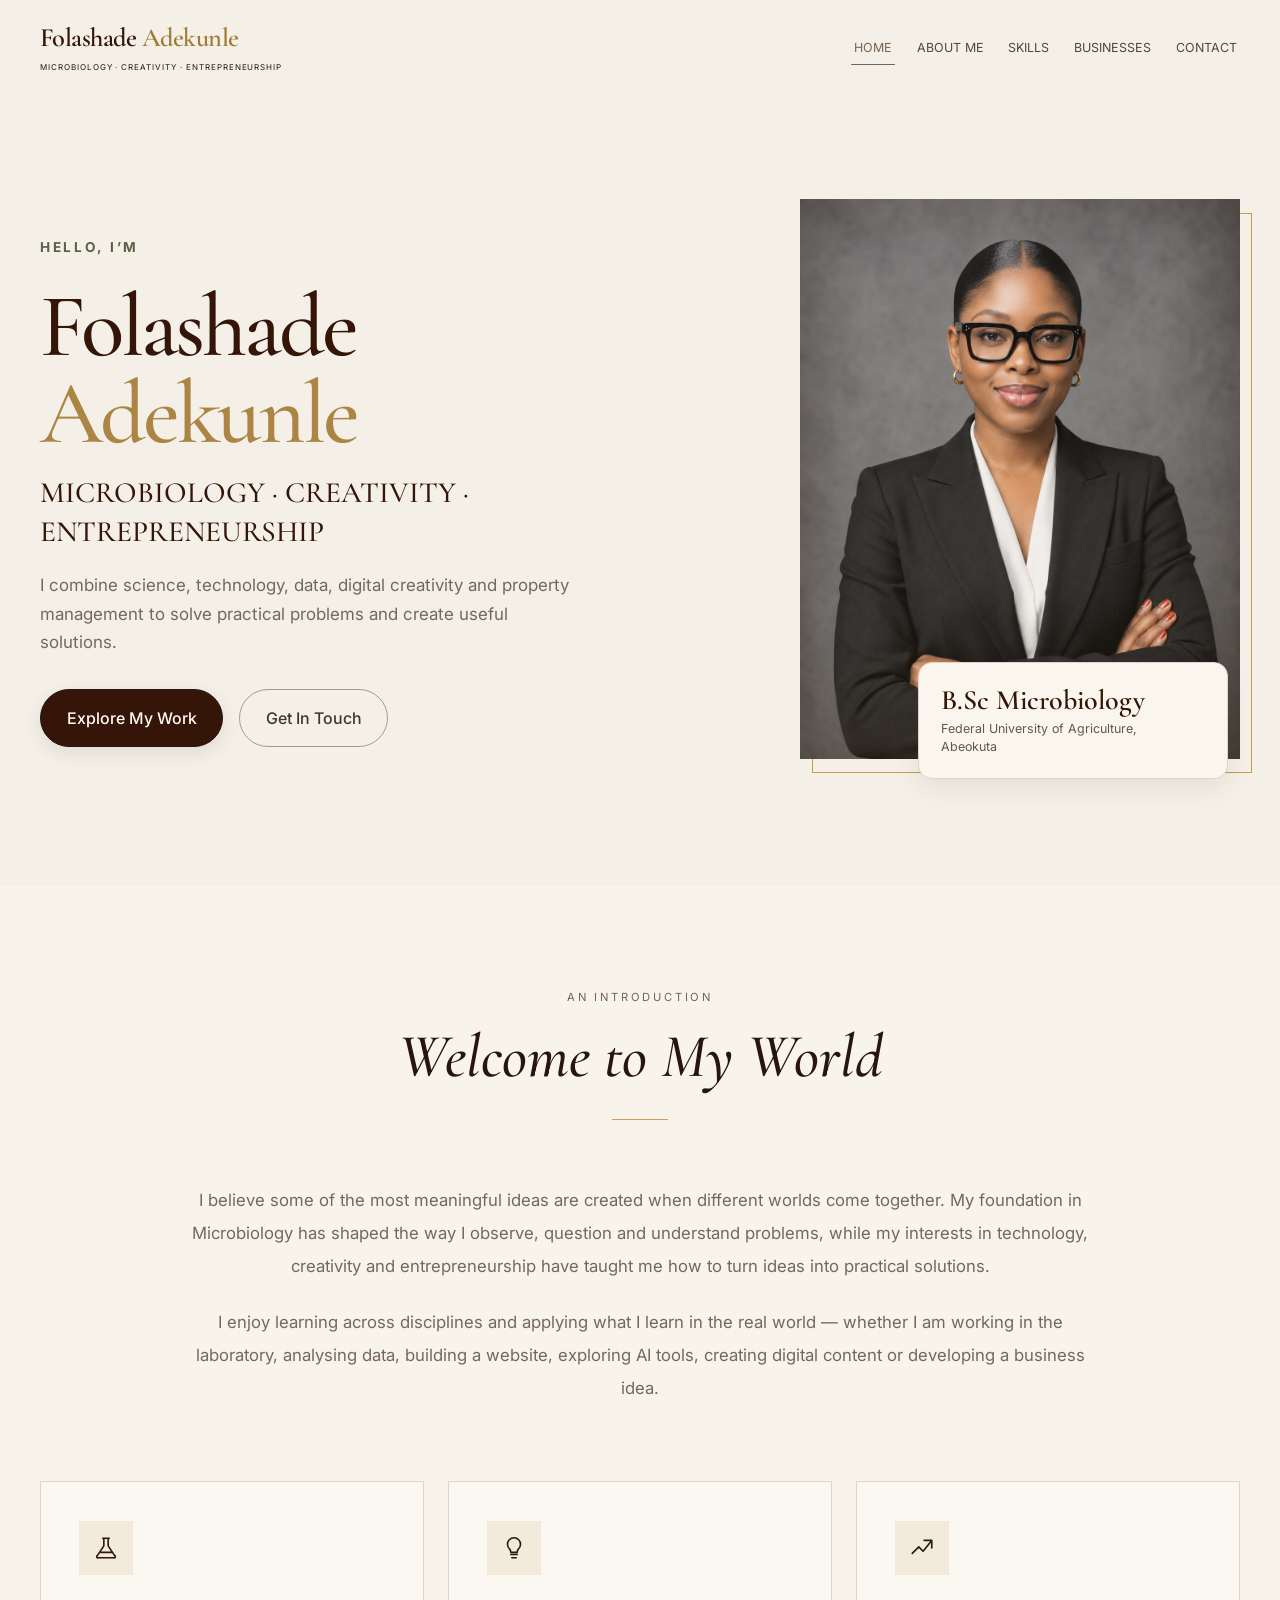
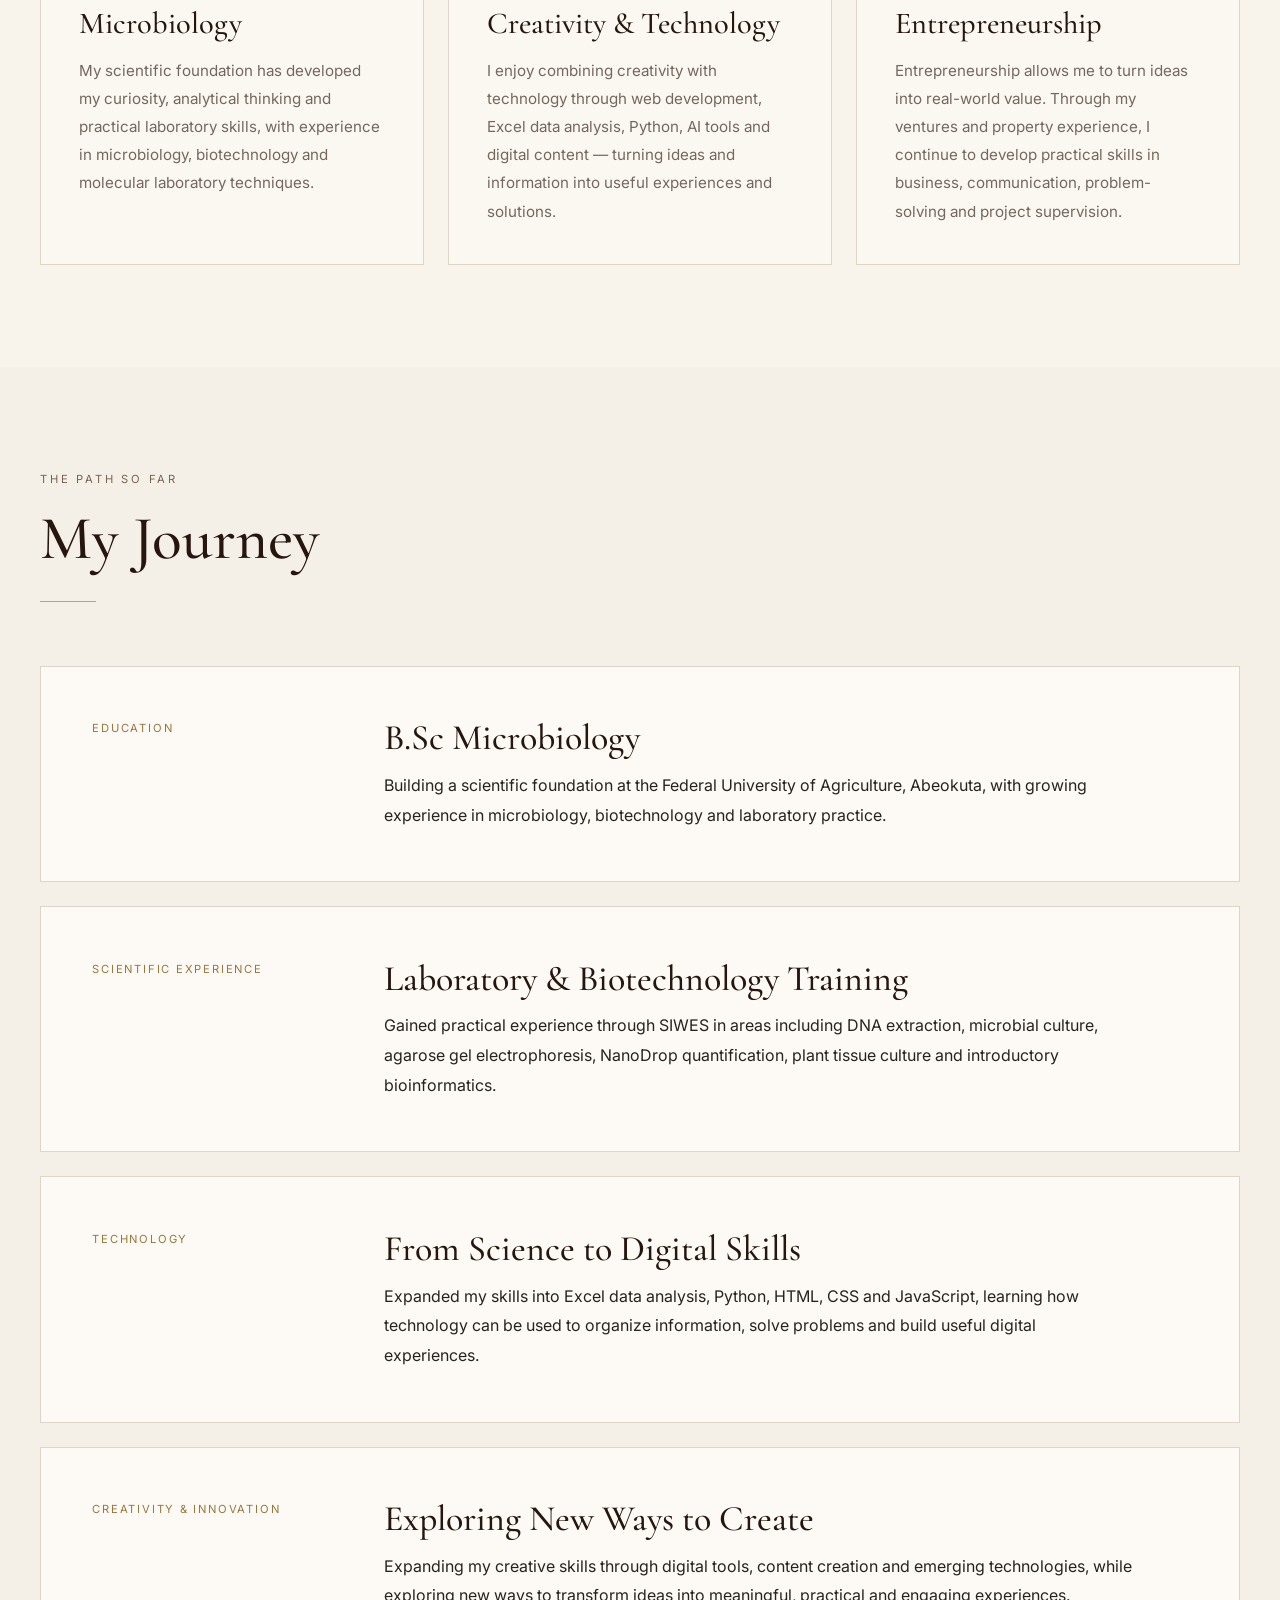
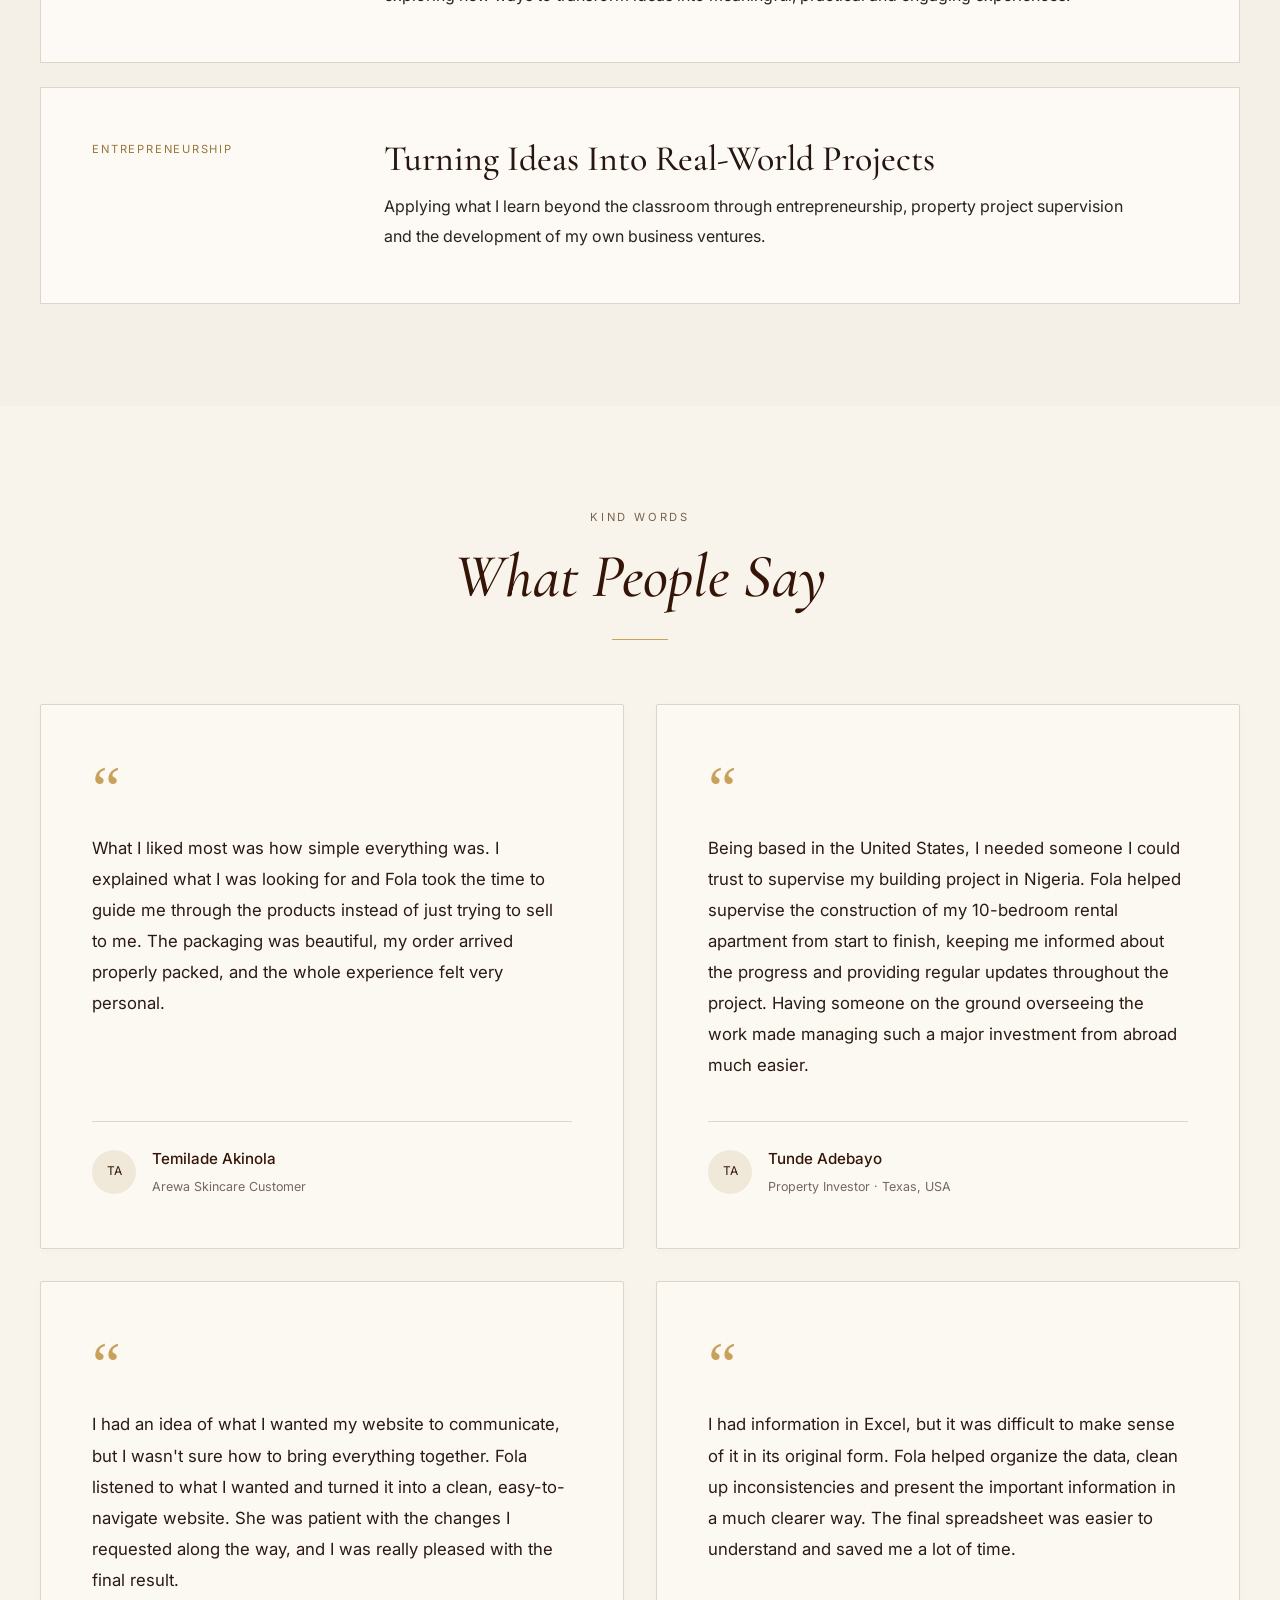
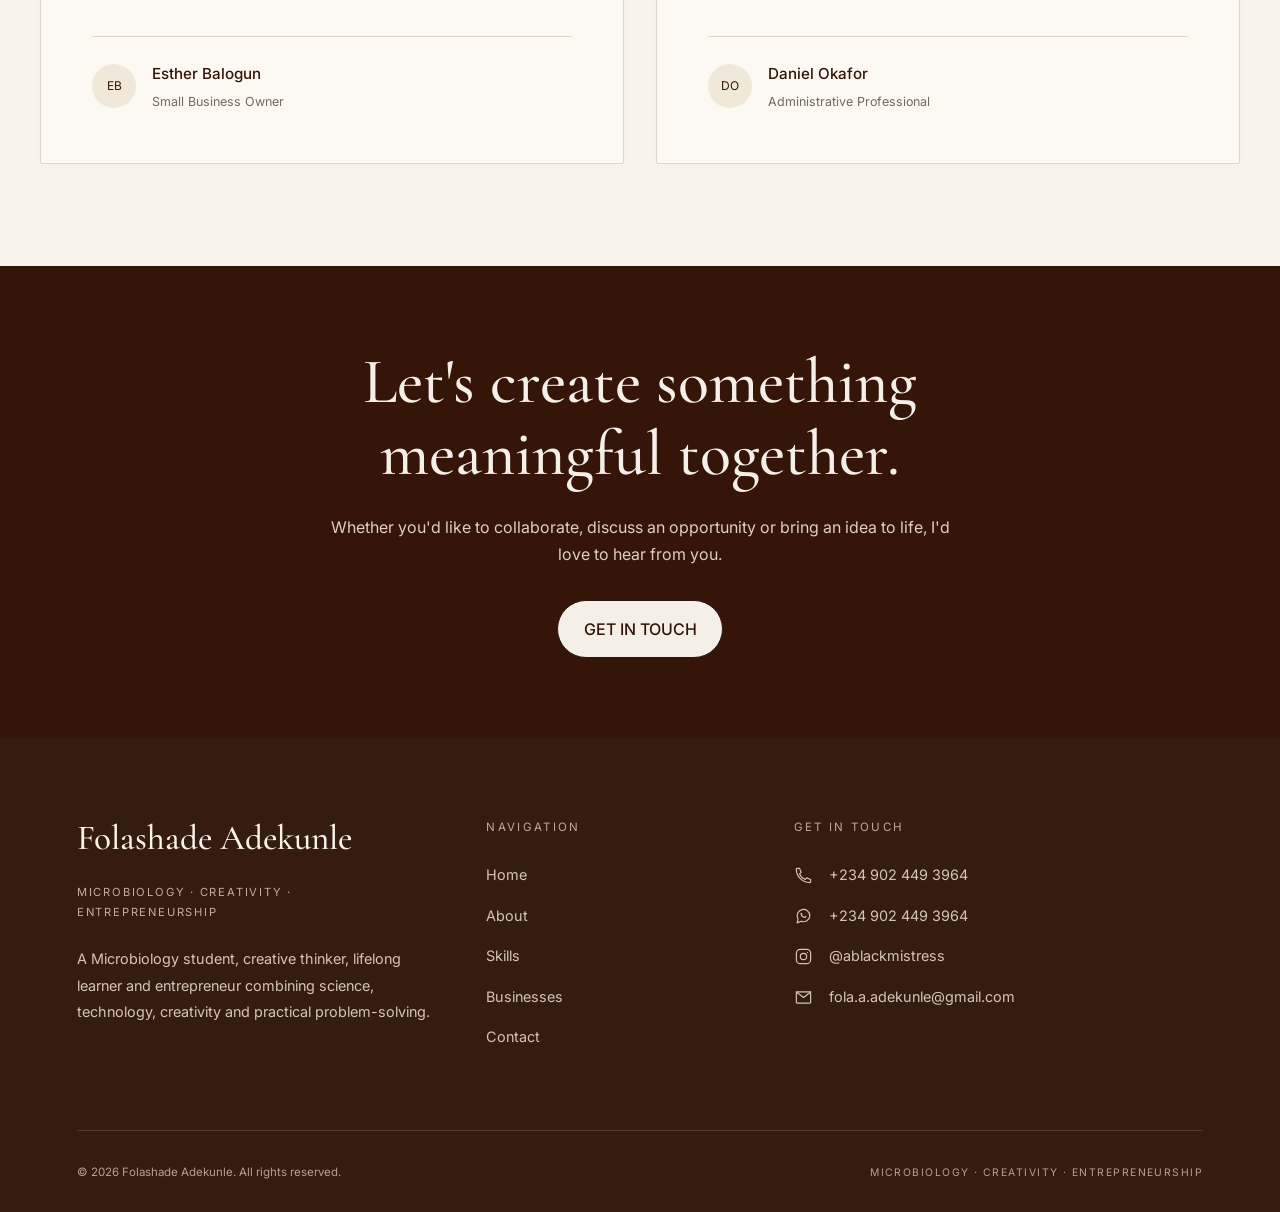
==== index.html @ 37356fed "Initial portfolio website" ====
<!DOCTYPE html>
<html lang="en">
  <head>
    <meta charset="UTF-8" />
    <meta name="viewport" content="width=device-width, initial-scale=1.0" />
    <meta
      name="description"
      content="Portfolio website for Folashade Yetunde Adekunle — microbiology, data analytics, front-end development, bioinformatics, and property management."
    />
    <title>Folashade Adekunle | Portfolio</title>
    <link rel="stylesheet" href="https://fonts.googleapis.com/css2?family=Cormorant+Garamond:wght@500;600&family=Inter:wght@400;500;600&display=swap" />
    <link rel="stylesheet" href="style.css" />
    <link rel="icon">
  </head>
  <body class="editorial-portfolio">
    <header class="site-header editorial-header">
      <nav class="navbar container" aria-label="Main navigation">
        <a href="#home" class="brand" aria-label="Folashade Adekunle home">
          <span class="signature-name">Folashade <span>Adekunle</span></span>
          <span class="signature-caption">MICROBIOLOGY · CREATIVITY · ENTREPRENEURSHIP</span>
        </a>

        <button
          class="nav-toggle"
          type="button"
          aria-label="Open menu"
          aria-expanded="false"
          aria-controls="portfolio-navigation"
        >
          <span></span>
          <span></span>
          <span></span>
        </button>

        <div class="nav-menu" id="portfolio-navigation">
          <a href="#home" class="active">Home</a>
          <a href="#about">About Me</a>
          <a href="#skills">Skills</a>
          <a href="#businesses">Businesses</a>
          <a href="#contact">Contact</a>
        </div>
      </nav>
    </header>

    <main>
      <div id="home" tabindex="-1" class="page-section active home-view">
      <section class="hero section" aria-label="Introduction">
        <div class="container hero-grid">
          <div class="hero-content reveal">
            <p class="eyebrow hero-greeting">HELLO, I’M</p>
            <h1><span class="hero-first-name">Folashade</span> <span class="hero-last-name">Adekunle</span></h1>
            <p class="headline">MICROBIOLOGY · CREATIVITY · ENTREPRENEURSHIP</p>
            <p class="intro">
              I combine science, technology, data, digital creativity and property
              management to solve practical problems and create useful solutions.
            </p>
            <div class="hero-actions">
              <a href="#projects" class="button button-primary">Explore My Work</a>
              <a href="#contact" class="button button-secondary">Get In Touch</a>
            </div>
          </div>

          <div class="hero-visual reveal">
            <div class="profile-card glass">
              <div class="profile-background"></div>
              <div class="profile-image-shell">
                <img
                  src="images/profile/folashade.png"
                  alt="Folashade Adekunle portrait"
                  class="profile-photo"
                />

              </div>
                <div class="hero-education">
                  <h2>B.Sc Microbiology</h2>
                  <p>Federal University of Agriculture,<br />Abeokuta</p>
                </div>
            </div>
          </div>
        </div>
      </section>

      <section class="section home-welcome" aria-labelledby="home-welcome-title">
        <div class="container">
          <div class="section-heading home-welcome-heading reveal">
            <p class="eyebrow">AN INTRODUCTION</p>
            <h2 id="home-welcome-title">Welcome to My World</h2>
          </div>
          <div class="home-welcome-copy reveal">
            <p>I believe some of the most meaningful ideas are created when different worlds come together. My foundation in Microbiology has shaped the way I observe, question and understand problems, while my interests in technology, creativity and entrepreneurship have taught me how to turn ideas into practical solutions.</p>
            <p>I enjoy learning across disciplines and applying what I learn in the real world — whether I am working in the laboratory, analysing data, building a website, exploring AI tools, creating digital content or developing a business idea.</p>
          </div>
          <div class="home-intro-grid">
            <div class="home-intro-reveal reveal"><article class="home-intro-card">
              <span class="home-intro-icon"><svg viewBox="0 0 24 24" fill="none" stroke="currentColor" stroke-width="1.5" stroke-linecap="round" stroke-linejoin="round" aria-hidden="true"><path d="M9 3h6M10 3v7l-6 9a1 1 0 0 0 1 2h14a1 1 0 0 0 1-2l-6-9V3M7 16h10"/></svg></span>
              <h3>Microbiology</h3><p>My scientific foundation has developed my curiosity, analytical thinking and practical laboratory skills, with experience in microbiology, biotechnology and molecular laboratory techniques.</p>
            </article></div>
            <div class="home-intro-reveal reveal"><article class="home-intro-card">
              <span class="home-intro-icon"><svg viewBox="0 0 24 24" fill="none" stroke="currentColor" stroke-width="1.5" stroke-linecap="round" stroke-linejoin="round" aria-hidden="true"><path d="M9 18h6M10 21h4M8 13a6 6 0 1 1 8 0c-1 1-1 2-1 3H9c0-1 0-2-1-3Z"/></svg></span>
              <h3>Creativity &amp; Technology</h3><p>I enjoy combining creativity with technology through web development, Excel data analysis, Python, AI tools and digital content — turning ideas and information into useful experiences and solutions.</p>
            </article></div>
            <div class="home-intro-reveal reveal"><article class="home-intro-card">
              <span class="home-intro-icon"><svg viewBox="0 0 24 24" fill="none" stroke="currentColor" stroke-width="1.5" stroke-linecap="round" stroke-linejoin="round" aria-hidden="true"><path d="m3 17 6-6 4 4 8-10M14 5h7v7"/></svg></span>
              <h3>Entrepreneurship</h3><p>Entrepreneurship allows me to turn ideas into real-world value. Through my ventures and property experience, I continue to develop practical skills in business, communication, problem-solving and project supervision.</p>
            </article></div>
          </div>
        </div>
      </section>
      <section id="projects" class="section home-journey" aria-labelledby="home-journey-title">
        <div class="container">
          <div class="section-heading reveal">
            <p class="eyebrow">THE PATH SO FAR</p>
            <h2 id="home-journey-title">My Journey</h2>
          </div>
          <div class="journey-list">
            <div class="home-journey-reveal reveal"><article class="journey-card">
              <p class="journey-category">EDUCATION</p>
              <div><h3>B.Sc Microbiology</h3><p>Building a scientific foundation at the Federal University of Agriculture, Abeokuta, with growing experience in microbiology, biotechnology and laboratory practice.</p></div>
            </article></div>
            <div class="home-journey-reveal reveal"><article class="journey-card">
              <p class="journey-category">SCIENTIFIC EXPERIENCE</p>
              <div><h3>Laboratory &amp; Biotechnology Training</h3><p>Gained practical experience through SIWES in areas including DNA extraction, microbial culture, agarose gel electrophoresis, NanoDrop quantification, plant tissue culture and introductory bioinformatics.</p></div>
            </article></div>
            <div class="home-journey-reveal reveal"><article class="journey-card">
              <p class="journey-category">TECHNOLOGY</p>
              <div><h3>From Science to Digital Skills</h3><p>Expanded my skills into Excel data analysis, Python, HTML, CSS and JavaScript, learning how technology can be used to organize information, solve problems and build useful digital experiences.</p></div>
            </article></div>
            <div class="home-journey-reveal reveal"><article class="journey-card">
              <p class="journey-category">CREATIVITY &amp; INNOVATION</p>
              <div><h3>Exploring New Ways to Create</h3><p>Expanding my creative skills through digital tools, content creation and emerging technologies, while exploring new ways to transform ideas into meaningful, practical and engaging experiences.</p></div>
            </article></div>
            <div class="home-journey-reveal reveal"><article class="journey-card">
              <p class="journey-category">ENTREPRENEURSHIP</p>
              <div><h3>Turning Ideas Into Real-World Projects</h3><p>Applying what I learn beyond the classroom through entrepreneurship, property project supervision and the development of my own business ventures.</p></div>
            </article></div>
          </div>
        </div>
      </section>

      <section id="testimonials" class="section" aria-labelledby="testimonials-title">
        <div class="container">
          <div class="section-heading testimonials-heading reveal">
            <p class="eyebrow">KIND WORDS</p>
            <h2 id="testimonials-title">What People Say</h2>
          </div>
          
          <div class="testimonials-grid">
            <article class="testimonial-card reveal">
              <span class="testimonial-quote" aria-hidden="true">“</span>
              <blockquote><p>What I liked most was how simple everything was. I explained what I was looking for and Fola took the time to guide me through the products instead of just trying to sell to me. The packaging was beautiful, my order arrived properly packed, and the whole experience felt very personal.</p></blockquote>
              <div class="testimonial-person">
                <span class="testimonial-initial" aria-hidden="true">TA</span>
                <div>
                  <p class="testimonial-name">Temilade Akinola</p>
                  <p class="testimonial-role">Arewa Skincare Customer</p>
                </div>
              </div>
            </article>

            <article class="testimonial-card reveal">
              <span class="testimonial-quote" aria-hidden="true">“</span>
              <blockquote><p>Being based in the United States, I needed someone I could trust to supervise my building project in Nigeria. Fola helped supervise the construction of my 10-bedroom rental apartment from start to finish, keeping me informed about the progress and providing regular updates throughout the project. Having someone on the ground overseeing the work made managing such a major investment from abroad much easier.</p></blockquote>
              <div class="testimonial-person">
                <span class="testimonial-initial" aria-hidden="true">TA</span>
                <div>
                  <p class="testimonial-name">Tunde Adebayo</p>
                  <p class="testimonial-role">Property Investor · Texas, USA</p>
                </div>
              </div>
            </article>

            <article class="testimonial-card reveal">
              <span class="testimonial-quote" aria-hidden="true">“</span>
              <blockquote><p>I had an idea of what I wanted my website to communicate, but I wasn't sure how to bring everything together. Fola listened to what I wanted and turned it into a clean, easy-to-navigate website. She was patient with the changes I requested along the way, and I was really pleased with the final result.</p></blockquote>
              <div class="testimonial-person">
                <span class="testimonial-initial" aria-hidden="true">EB</span>
                <div>
                  <p class="testimonial-name">Esther Balogun</p>
                  <p class="testimonial-role">Small Business Owner</p>
                </div>
              </div>
            </article>

            <article class="testimonial-card reveal">
              <span class="testimonial-quote" aria-hidden="true">“</span>
              <blockquote><p>I had information in Excel, but it was difficult to make sense of it in its original form. Fola helped organize the data, clean up inconsistencies and present the important information in a much clearer way. The final spreadsheet was easier to understand and saved me a lot of time.</p></blockquote>
              <div class="testimonial-person">
                <span class="testimonial-initial" aria-hidden="true">DO</span>
                <div>
                  <p class="testimonial-name">Daniel Okafor</p>
                  <p class="testimonial-role">Administrative Professional</p>
                </div>
              </div>
            </article>
          </div>
        </div>
      </section>


        <section class="home-ending" aria-label="Work together"><div class="container">
        <div class="footer-invitation reveal">
          <h2>Let's create something meaningful together.</h2>
          <p>Whether you'd like to collaborate, discuss an opportunity or bring an idea to life, I'd love to hear from you.</p>
          <div class="footer-actions">
            <a class="button footer-primary" href="#contact">GET IN TOUCH</a>
          </div>
        </div>
        </div></section>
      </div>

      <section id="about" hidden tabindex="-1" class="page-section section">
        <div class="container">
          <div class="about-split">
            <div class="about-introduction">
          <div class="section-heading welcome-heading reveal">
            <p class="eyebrow">AN INTRODUCTION</p>
            <h2>About Me</h2>
          </div>

          <div class="about-card welcome-copy reveal">
            <p>
              I am a Microbiology student with a strong interest in technology,
              digital problem-solving, and practical business growth. My work is
              grounded in Excel data analysis, Python learning, front-end web
              development, and a growing understanding of bioinformatics. I am
              also experienced in property management and project supervision,
              where I apply structure, communication, and operational oversight to
              ensure smooth results.
            </p>
            <p>
              I am skilled in HTML, CSS and JavaScript, and I continue to build
              my technical expertise in data analysis, web development, and
              scientific research support. My background brings together science,
              technology, communication, and management — allowing me to contribute
              effectively across digital and real-world environments.
            </p>
          </div>

              <div class="about-actions">
                <a class="button" href="#skills">View My Skills</a>
                <a class="button button-secondary" href="resume/Folashade_Adekunle_Resume.pdf" target="_blank" rel="noopener noreferrer">See My Resume</a>
              </div>
            </div>
            <div class="about-portrait"><img src="images/profile/folashade.png" alt="Folashade Adekunle" /></div>
          </div>

          <section class="academic-section" aria-labelledby="academic-title">
            <header class="academic-heading">
              <p class="academic-eyebrow">ACADEMIC BACKGROUND</p>
              <h2 id="academic-title">Education</h2>
            </header>

            <div class="academic-panels">
              <article class="academic-panel academic-degree" aria-labelledby="academic-degree-title">
                <p class="academic-eyebrow">CURRENT</p>
                <h3 id="academic-degree-title">B.Sc Microbiology</h3>
                <p class="academic-university">Federal University of Agriculture, Abeokuta</p>
                <p class="academic-location">Ogun State, Nigeria</p>
                <p class="academic-description">Studying Microbiology with a focus on laboratory science, biotechnology, microbial analysis, molecular techniques and scientific research.</p>
              </article>

              <article class="academic-panel academic-laboratory" aria-labelledby="academic-laboratory-title">
                <p class="academic-eyebrow">FEATURED LABORATORY EXPERIENCE</p>
                <h3 id="academic-laboratory-title">Microbiology, Biotechnology &amp; Molecular Laboratory Practice</h3>
                <p class="academic-description">Practical laboratory experience involving microbial culturing, DNA extraction, fungal DNA isolation, agarose gel electrophoresis, NanoDrop quantification, plant tissue culture and basic bioinformatics.</p>
                <ul class="academic-techniques" aria-label="Laboratory skills">
                  <li>Microbial Culturing</li>
                  <li>DNA Extraction</li>
                  <li>Fungal DNA</li>
                  <li>Gel Electrophoresis</li>
                  <li>NanoDrop</li>
                  <li>Tissue Culture</li>
                  <li>Bioinformatics</li>
                </ul>
              </article>
            </div>
          </section>
        </div>
      <section class="core-values" aria-labelledby="core-values-title">
        <div class="container">
          <div class="section-heading core-values-heading reveal">
            <p class="eyebrow">MY CORE VALUES</p>
            <h2 id="core-values-title">What Drives Me</h2>
          </div>
          <div class="core-values-grid">
            <div class="core-value-reveal reveal">
              <article class="core-value-card">
                <span class="core-value-icon"><svg viewBox="0 0 24 24" fill="none" stroke="currentColor" stroke-width="1.5" stroke-linecap="round" stroke-linejoin="round" aria-hidden="true"><path d="M12 5c-3-2-6-2-9-1v15c3-1 6-1 9 1 3-2 6-2 9-1V4c-3-1-6-1-9 1Z"/><path d="M12 5v15"/></svg></span>
                <h3>Learn</h3>
                <p>I believe growth begins with curiosity. From Microbiology and laboratory science to technology, AI and business, I am always willing to learn, explore new ideas and develop skills that help me see possibilities from different perspectives.</p>
              </article>
            </div>
            <div class="core-value-reveal reveal">
              <article class="core-value-card">
                <span class="core-value-icon"><svg viewBox="0 0 24 24" fill="none" stroke="currentColor" stroke-width="1.5" stroke-linecap="round" stroke-linejoin="round" aria-hidden="true"><path d="m12 3 2.5 6.5L21 12l-6.5 2.5L12 21l-2.5-6.5L3 12l6.5-2.5L12 3Z"/><path d="M20 2v4M18 4h4"/></svg></span>
                <h3>Create</h3>
                <p>I enjoy turning ideas into something useful and meaningful — whether I am building a website, analysing data, creating digital content, developing a business idea or finding practical solutions to everyday problems.</p>
              </article>
            </div>
            <div class="core-value-reveal reveal">
              <article class="core-value-card">
                <span class="core-value-icon"><svg viewBox="0 0 24 24" fill="none" stroke="currentColor" stroke-width="1.5" stroke-linecap="round" stroke-linejoin="round" aria-hidden="true"><circle cx="12" cy="12" r="9"/><ellipse cx="12" cy="12" rx="4" ry="9"/><path d="M3 12h18"/></svg></span>
                <h3>Impact</h3>
                <p>I want the things I learn, build and create to have real value. Whether through science, technology, entrepreneurship or property, my goal is to solve problems, create opportunities and make a meaningful difference in the lives of others.</p>
              </article>
            </div>
          </div>
        </div>
      </section>

      </section>

      <section id="skills" hidden tabindex="-1" class="page-section section">
        <div class="container">
          <div class="section-heading reveal">
            <p class="eyebrow">WHAT I BRING</p>
            <h2>Skills & Expertise</h2>
          </div>

          <div class="skills-grid">
            <article class="skill-card glass reveal">
              <h3>Technology &amp; Web Development</h3>
              <ul>
                <li>HTML</li>
                <li>CSS</li>
                <li>JavaScript</li>
                <li>Python</li>
              </ul>
            </article>

            <article class="skill-card glass reveal">
              <h3>Data & Analysis</h3>
              <ul>
                <li>Excel data cleaning</li>
                <li>Pivot tables</li>
                <li>Dashboards</li>
                <li>Basic data analysis</li>
              </ul>
            </article>

            <article class="skill-card glass reveal">
              <h3>Bioinformatics & Laboratory</h3>
              <ul>
                <li>BLAST</li>
                <li>BioEdit</li>
                <li>MEGA</li>
                <li>DNA extraction</li>
                <li>Gel electrophoresis</li>
                <li>Microbiology laboratory techniques</li>
              </ul>
            </article>

            <article class="skill-card glass reveal">
              <h3>Property & Business</h3>
              <ul>
                <li>Property management</li>
                <li>Building project supervision</li>
                <li>Client communication</li>
                <li>Real estate consultation</li>
              </ul>
            </article>
            <article class="skill-card glass reveal">
              <h3>Creative &amp; AI Tools</h3>
              <ul><li>AI-assisted visual content</li><li>Presentations</li><li>Digital content creation</li></ul>
            </article>
          </div>
        </div>
        <section class="skills-ending" aria-labelledby="skills-ending-title">
          <div class="container">
            <h2 id="skills-ending-title">Interested in working together?</h2>
            <p>Whether you're looking for web development, Excel data analysis, creative collaboration, or help bringing an idea to life — I'd love to connect.</p>
            <a class="button" href="#contact">GET IN TOUCH</a>
          </div>
        </section>
      </section>

      <section id="businesses" hidden tabindex="-1" class="page-section section business-view">
        <div class="container">
          <div class="section-heading reveal">
            <p class="eyebrow">My Businesses</p>
            <h2>Building value across beauty, wellness, and property services.</h2>
          </div>

          <div class="business-grid">
            <article class="business-card skincare-business-card reveal">
              <div class="business-visual skincare-visual">
                <img
                  src="images/skincare/skinremdy.png"
                  alt="Arewa Skincare Holy Grail product on warm stone"
                />
              </div>
              <div class="business-content skincare-content">
                <span class="business-tag skincare-tag">Beauty Brand</span>
                <h3>Arewa Skincare</h3>
                <p>
                  Beauty and skincare essentials created for simple, confident everyday care.
                </p>
                <a href="arewa-skincare.html" class="button skincare-button">Explore Arewa Skincare <span class="button-arrow" aria-hidden="true">→</span></a>
              </div>
            </article>

            <article class="business-card property-business-card glass reveal">
              <div class="business-visual">
                <img
                  src="images/properties/foundation.webp"
                  alt="Workers pouring concrete at a building site"
                />
              </div>
              <div class="business-content">
                <span class="business-tag">Property Business</span>
                <h3>Arewa Properties</h3>
                <p>
                  Property acquisition, project supervision and management, from the ground up.
                </p>
                <a href="arewa-properties.html" class="button button-primary">Explore Arewa Properties <span class="button-arrow" aria-hidden="true">→</span></a>
              </div>
            </article>
          </div>
        </div>
      </section>

      <section id="contact" hidden tabindex="-1" class="page-section section">
        <div class="container">
          <div class="section-heading connect-heading reveal">
            <p class="eyebrow">REACH OUT</p>
            <h2>Let's Connect</h2>
          </div>
          <div class="connect-layout">
            <div class="connect-form-column reveal">
              <p class="connect-intro">Whether you'd like to collaborate, discuss an opportunity, connect professionally, or simply say hello — I'd love to hear from you.</p>
            <form class="contact-form">
              <div class="field-row">
                <label>
                  <span>YOUR NAME</span>
                  <input type="text" name="name" placeholder="Your name" />
                </label>
              </div>

              <div class="field-row">
                <label>
                  <span>EMAIL ADDRESS</span>
                  <input type="email" name="email" placeholder="Your email" />
                </label>
              </div>

              <div class="field-row">
                <label>
                  <span>SUBJECT</span>
                  <input type="text" name="subject" placeholder="Project or enquiry" />
                </label>
              </div>

              <div class="field-row">
                <label>
                  <span>MESSAGE</span>
                  <textarea name="message" rows="5" placeholder="Write your message here..."></textarea>
                </label>
              </div>

              <button type="submit" class="button button-primary">SEND MESSAGE</button>
              
            </form>
            </div>
            <aside class="connect-sidebar">
              <div class="contact-details-card reveal">
                <h3>Contact Details</h3>
<a class="contact-detail-row" href="mailto:fola.a.adekunle@gmail.com"><span class="contact-line-icon"><svg viewBox="0 0 24 24" fill="none" stroke="currentColor" stroke-width="1.4" aria-hidden="true"><rect x="3" y="5" width="18" height="14" rx="1"/><path d="m3 5 9 7 9-7"/></svg></span><span><span class="contact-detail-label">EMAIL</span>fola.a.adekunle@gmail.com</span></a><a class="contact-detail-row" href="https://wa.me/2349024493964"><span class="contact-line-icon"><svg viewBox="0 0 24 24" fill="none" stroke="currentColor" stroke-width="1.4" aria-hidden="true"><path d="M20 11a8 8 0 0 1-11 7L4 20l1-5A8 8 0 1 1 20 11Z"/></svg></span><span><span class="contact-detail-label">WHATSAPP</span>+234 902 449 3964</span></a><a class="contact-detail-row" href="https://www.instagram.com/ablackmistress/"><span class="contact-line-icon"><svg viewBox="0 0 24 24" fill="none" stroke="currentColor" stroke-width="1.4" aria-hidden="true"><rect x="3" y="3" width="18" height="18" rx="4"/><circle cx="12" cy="12" r="4"/><path d="M17 7h.01"/></svg></span><span><span class="contact-detail-label">INSTAGRAM</span>@ablackmistress</span></a>
              </div>
              <div class="opportunities-card reveal">
                <h3>Open to Opportunities</h3>
                <p>I’m open to freelance projects, collaborations, web development, Excel data analysis, property-related opportunities and creative projects. If you have an idea or opportunity you'd like to discuss, feel free to reach out.</p>
              </div>
            </aside>
          </div>
        </div>
      </section>
    </main>

    <footer class="site-footer editorial-footer">
      <div class="container">
        <div class="footer-columns">
          <div class="footer-profile">
            <h3>Folashade Adekunle</h3>
            <p class="footer-caption">MICROBIOLOGY · CREATIVITY · ENTREPRENEURSHIP</p>
            <p>A Microbiology student, creative thinker, lifelong learner and entrepreneur combining science, technology, creativity and practical problem-solving.</p>
          </div>
          <nav aria-label="Footer navigation">
            <h4>NAVIGATION</h4>
            <a href="#home">Home</a><a href="#about">About</a><a href="#skills">Skills</a>
            <a href="#businesses">Businesses</a><a href="#contact">Contact</a>
          </nav>
          <div class="footer-contact-details">
            <h4>GET IN TOUCH</h4>
            <a class="footer-contact-link" href="tel:+2349024493964" aria-label="Phone: +234 902 449 3964"><svg viewBox="0 0 24 24" fill="none" stroke="currentColor" stroke-width="1.5" stroke-linecap="round" stroke-linejoin="round" aria-hidden="true"><path d="M7 3H4a1 1 0 0 0-1 1c0 9.4 7.6 17 17 17a1 1 0 0 0 1-1v-3l-5-2-2 2a14 14 0 0 1-7-7l2-2-2-5Z"/></svg><span>+234 902 449 3964</span></a>
            <a class="footer-contact-link" href="https://wa.me/2349024493964" aria-label="WhatsApp: +234 902 449 3964" target="_blank" rel="noopener noreferrer"><svg viewBox="0 0 24 24" fill="none" stroke="currentColor" stroke-width="1.5" stroke-linecap="round" stroke-linejoin="round" aria-hidden="true"><path d="M20 11a8 8 0 0 1-11 7L4 20l1-5A8 8 0 1 1 20 11Z"/><path d="M9 8c0 3 2 5 5 5l1-1M9 8l1 1"/></svg><span>+234 902 449 3964</span></a>
            <a class="footer-contact-link" href="https://www.instagram.com/ablackmistress/" aria-label="Instagram: @ablackmistress" target="_blank" rel="noopener noreferrer"><svg viewBox="0 0 24 24" fill="none" stroke="currentColor" stroke-width="1.5" stroke-linecap="round" stroke-linejoin="round" aria-hidden="true"><rect x="3" y="3" width="18" height="18" rx="5"/><circle cx="12" cy="12" r="4"/><path d="M17 7h.01"/></svg><span>@ablackmistress</span></a>
            <a class="footer-contact-link" href="mailto:fola.a.adekunle@gmail.com" aria-label="Email: fola.a.adekunle@gmail.com"><svg viewBox="0 0 24 24" fill="none" stroke="currentColor" stroke-width="1.5" stroke-linecap="round" stroke-linejoin="round" aria-hidden="true"><rect x="3" y="5" width="18" height="14" rx="1"/><path d="m3 5 9 7 9-7"/></svg><span>fola.a.adekunle@gmail.com</span></a>
          </div>
        </div>
        <div class="footer-bottom">
          <p>© <span id="year">2026</span> Folashade Adekunle. All rights reserved.</p>
          <p>MICROBIOLOGY · CREATIVITY · ENTREPRENEURSHIP</p>
        </div>
      </div>
    </footer>



    <script src="script.js"></script>
  </body>
</html>
---- style.css ----
:root {
  --bg-deep: #070b14;
  --bg-mid: #0d1420;
  --panel: rgba(15, 23, 42, 0.6);
  --panel-strong: rgba(15, 23, 42, 0.82);
  --panel-light: rgba(148, 163, 184, 0.08);
  --border: rgba(148, 163, 184, 0.18);
  --text-main: #e5edf8;
  --text-soft: #b9c3d3;
  --text-faint: #90a3b8;
  --accent: #8db4ff;
  --accent-2: #5eead4;
  --accent-3: #c4b5fd;
  --shadow-soft: 0 20px 50px rgba(15, 23, 42, 0.55);
  --shadow-card: 0 14px 34px rgba(15, 23, 42, 0.36);
  --radius-lg: 28px;
  --radius-md: 18px;
  --radius-sm: 12px;
}

* {
  box-sizing: border-box;
  margin: 0;
  padding: 0;
}

html {
  scroll-behavior: smooth;
}

body {
  font-family: "Segoe UI", Tahoma, Geneva, Verdana, sans-serif;
  background:
    radial-gradient(circle at top left, rgba(141, 180, 255, 0.10), transparent 35%),
    radial-gradient(circle at bottom right, rgba(94, 234, 212, 0.12), transparent 28%),
    linear-gradient(135deg, var(--bg-deep), var(--bg-mid), #141d2a 100%);
  color: var(--text-main);
  line-height: 1.7;
  overflow-x: hidden;
}

img {
  max-width: 100%;
  display: block;
}

a {
  color: inherit;
  text-decoration: none;
}

button,
input,
textarea {
  font: inherit;
}

.container {
  width: min(1120px, calc(100% - 2rem));
  margin: 0 auto;
}

.section {
  padding: 5rem 0;
}

.glass {
  background: rgba(15, 23, 42, 0.52);
  border: 1px solid var(--border);
  box-shadow: var(--shadow-card);
  backdrop-filter: blur(18px);
  -webkit-backdrop-filter: blur(18px);
}

.site-header {
  position: sticky;
  top: 0;
  z-index: 1000;
  backdrop-filter: blur(18px);
  -webkit-backdrop-filter: blur(18px);
  background: rgba(7, 11, 20, 0.5);
  border-bottom: 1px solid rgba(148, 163, 184, 0.1);
}

.navbar {
  display: flex;
  align-items: center;
  justify-content: space-between;
  min-height: 76px;
  position: relative;
}

.brand {
  display: inline-flex;
  align-items: center;
  gap: 0.8rem;
  font-weight: 700;
  letter-spacing: 0.04em;
}

.brand-mark {
  width: 2.4rem;
  height: 2.4rem;
  display: grid;
  place-items: center;
  border-radius: 50%;
  background: linear-gradient(135deg, var(--accent), var(--accent-3));
  color: #06121d;
  font-size: 0.8rem;
  font-weight: 800;
  box-shadow: 0 10px 24px rgba(141, 180, 255, 0.45);
}

.nav-menu {
  display: flex;
  align-items: center;
  gap: 1.4rem;
}

.nav-menu a {
  position: relative;
  padding: 0.4rem 0.2rem;
  color: var(--text-soft);
  font-size: 0.96rem;
  transition: color 0.25s ease;
}

.nav-menu a::after {
  content: "";
  position: absolute;
  left: 0;
  bottom: -0.2rem;
  width: 100%;
  height: 2px;
  border-radius: 99px;
  background: linear-gradient(90deg, var(--accent), var(--accent-2));
  transform: scaleX(0);
  transform-origin: left;
  transition: transform 0.25s ease;
}

.nav-menu a:hover,
.nav-menu a.active {
  color: var(--text-main);
}

.nav-menu a:hover::after,
.nav-menu a.active::after {
  transform: scaleX(1);
}

.nav-toggle {
  display: none;
  flex-direction: column;
  gap: 0.3rem;
  background: transparent;
  border: none;
  cursor: pointer;
  padding: 0.4rem;
}

.nav-toggle span {
  width: 1.5rem;
  height: 2px;
  border-radius: 2px;
  background: var(--text-main);
  transition: transform 0.25s ease, opacity 0.25s ease;
}

.hero {
  padding-top: 4.5rem;
}

.hero-grid {
  display: grid;
  grid-template-columns: 1.2fr 0.8fr;
  gap: 2.5rem;
  align-items: center;
}

.eyebrow {
  margin-bottom: 1rem;
  color: var(--accent-2);
  text-transform: uppercase;
  letter-spacing: 0.14em;
  font-size: 0.72rem;
  font-weight: 700;
}

.hero-content h1 {
  font-size: clamp(2.4rem, 5vw, 4.5rem);
  line-height: 1.04;
  letter-spacing: -0.04em;
  margin-bottom: 1rem;
}

.headline {
  font-size: clamp(1rem, 1.7vw, 1.3rem);
  color: var(--text-soft);
  margin-bottom: 1.25rem;
  max-width: 680px;
}

.intro {
  max-width: 620px;
  color: var(--text-soft);
  font-size: 1.06rem;
  margin-bottom: 2rem;
}

.hero-actions {
  display: flex;
  gap: 1rem;
  flex-wrap: wrap;
}

.button {
  display: inline-flex;
  justify-content: center;
  align-items: center;
  min-height: 3.4rem;
  padding: 0.9rem 1.6rem;
  border-radius: 999px;
  border: 1px solid transparent;
  font-weight: 700;
  transition: transform 0.25s ease, box-shadow 0.25s ease, border-color 0.25s ease;
}

.button:hover {
  transform: translateY(-2px);
}

.button-primary {
  background: linear-gradient(135deg, var(--accent), var(--accent-2));
  color: #06121d;
  box-shadow: 0 18px 40px rgba(126, 170, 255, 0.28);
}

.button-secondary {
  background: rgba(148, 163, 184, 0.06);
  border-color: rgba(148, 163, 184, 0.22);
  color: var(--text-main);
}

.profile-card {
  position: relative;
  min-height: 520px;
  width: min(100%, 440px);
  margin-left: auto;
  border-radius: var(--radius-lg);
  padding: 1.2rem;
  display: flex;
  flex-direction: column;
  justify-content: flex-end;
  overflow: hidden;
  transition: transform 0.3s ease, box-shadow 0.3s ease;
}

.profile-card:hover {
  transform: translateY(-4px);
  box-shadow: 0 22px 40px rgba(15, 23, 42, 0.5);
}

.profile-background {
  position: absolute;
  inset: 0;
  background:
    linear-gradient(155deg, rgba(141, 180, 255, 0.38), rgba(94, 234, 212, 0.18), rgba(196, 181, 253, 0.18)),
    radial-gradient(circle at 30% 20%, rgba(255, 255, 255, 0.25), transparent 25%);
}

.profile-image-shell {
  position: absolute;
  inset: 1.2rem 1.2rem 5.4rem 1.2rem;
  border-radius: calc(var(--radius-lg) - 12px);
  overflow: hidden;
  border: 1px solid rgba(255, 255, 255, 0.18);
  background: rgba(15, 23, 42, 0.35);
  box-shadow: inset 0 0 30px rgba(255, 255, 255, 0.05);
  backdrop-filter: blur(8px);
  -webkit-backdrop-filter: blur(8px);
}

.profile-photo {
  width: 100%;
  height: 100%;
  object-fit: cover;
  object-position: center;
  display: block;
  transition: transform 0.5s ease;
}

.profile-card:hover .profile-photo {
  transform: scale(1.04);
}

.profile-avatar {
  position: absolute;
  top: 2rem;
  right: 2rem;
  width: 7rem;
  height: 7rem;
  display: grid;
  place-items: center;
  border-radius: 50%;
  background: rgba(6, 18, 29, 0.35);
  border: 1px solid rgba(255, 255, 255, 0.2);
  font-size: clamp(2rem, 4vw, 2.4rem);
  font-weight: 800;
  letter-spacing: 0.08em;
  color: var(--text-main);
  box-shadow: 0 18px 40px rgba(7, 11, 20, 0.4);
  z-index: 1;
}

.profile-details {
  position: relative;
  z-index: 1;
  padding: 1.2rem 1.25rem;
  border-radius: var(--radius-md);
  background: rgba(7, 11, 20, 0.28);
  border: 1px solid rgba(255, 255, 255, 0.12);
  backdrop-filter: blur(12px);
  -webkit-backdrop-filter: blur(12px);
}

.tag {
  display: inline-block;
  margin-bottom: 0.5rem;
  font-size: 0.72rem;
  letter-spacing: 0.12em;
  text-transform: uppercase;
  color: var(--accent-2);
}

.profile-details h2 {
  font-size: clamp(1.2rem, 2vw, 1.7rem);
  line-height: 1.3;
}

.section-heading {
  margin-bottom: 2.3rem;
}

.section-heading h2 {
  font-size: clamp(2rem, 4vw, 2.8rem);
  line-height: 1.15;
  max-width: 760px;
}

.about-card {
  padding: 2rem;
  border-radius: var(--radius-lg);
}

.about-card p + p {
  margin-top: 1rem;
}

.skills-grid,
.projects-grid,
.services-grid,
.business-grid,
.gallery-grid {
  display: grid;
  grid-template-columns: repeat(4, minmax(0, 1fr));
  gap: 1.5rem;
}

.skill-card,
.project-card,
.service-card,
.business-card {
  border-radius: var(--radius-md);
  padding: 1.5rem;
  transition: transform 0.25s ease, border-color 0.25s ease, box-shadow 0.25s ease;
}

.skill-card:hover,
.project-card:hover,
.service-card:hover,
.business-card:hover {
  transform: translateY(-6px);
  border-color: rgba(141, 180, 255, 0.3);
  box-shadow: 0 18px 38px rgba(15, 23, 42, 0.4);
}

.skill-card h3,
.project-card h3,
.service-card h3 {
  margin-bottom: 1rem;
  font-size: 1.15rem;
}

.skill-card ul,
.project-card ul {
  list-style: none;
}

.skill-card li {
  position: relative;
  padding-left: 1.25rem;
  margin-bottom: 0.55rem;
  color: var(--text-soft);
}

.skill-card li::before {
  content: "•";
  position: absolute;
  left: 0;
  color: var(--accent-2);
}

.card-top {
  display: flex;
  align-items: center;
  justify-content: space-between;
  margin-bottom: 1.2rem;
}

.project-type {
  font-size: 0.7rem;
  text-transform: uppercase;
  letter-spacing: 0.12em;
  color: var(--accent-2);
}

.project-icon {
  opacity: 0.7;
  color: var(--text-faint);
  font-weight: 700;
}

.project-card p {
  color: var(--text-soft);
  margin-bottom: 1rem;
}

.tags {
  display: flex;
  flex-wrap: wrap;
  gap: 0.5rem;
  margin-bottom: 1rem;
}

.tags span {
  padding: 0.4rem 0.7rem;
  border-radius: 999px;
  background: rgba(141, 180, 255, 0.08);
  border: 1px solid rgba(141, 180, 255, 0.12);
  color: var(--text-soft);
  font-size: 0.72rem;
}

.inline-link {
  display: inline-flex;
  align-items: center;
  color: var(--text-main);
  font-weight: 600;
}

.inline-link::after {
  content: "→";
  margin-left: 0.5rem;
  transition: transform 0.25s ease;
}

.inline-link:hover::after {
  transform: translateX(4px);
}

.service-card p {
  color: var(--text-soft);
}

.business-grid {
  grid-template-columns: repeat(2, minmax(0, 1fr));
}

.business-card {
  overflow: hidden;
  padding: 0;
}

.business-visual {
  position: relative;
  height: 260px;
  overflow: hidden;
  background: rgba(148, 163, 184, 0.08);
}

.business-visual img {
  width: 100%;
  height: 100%;
  object-fit: cover;
  display: block;
  transition: transform 0.5s ease;
}

.business-card:hover .business-visual img {
  transform: scale(1.04);
}

.placeholder-visual {
  background: linear-gradient(135deg, rgba(141, 180, 255, 0.14), rgba(94, 234, 212, 0.14));
}

.business-content {
  padding: 1.5rem;
}

.business-tag {
  display: inline-flex;
  margin-bottom: 0.75rem;
  padding: 0.35rem 0.7rem;
  border-radius: 999px;
  font-size: 0.68rem;
  letter-spacing: 0.1em;
  text-transform: uppercase;
  color: var(--accent-2);
  background: rgba(94, 234, 212, 0.08);
  border: 1px solid rgba(94, 234, 212, 0.12);
}

.business-content h3 {
  margin-bottom: 0.8rem;
  font-size: 1.6rem;
}

.business-content p {
  color: var(--text-soft);
  margin-bottom: 1.2rem;
}

.skincare-business-card {
  background: #f9f3ee;
  border: 1px solid rgba(111, 87, 72, 0.08);
  box-shadow: 0 18px 36px rgba(92, 69, 58, 0.08);
}

.skincare-visual {
  height: 290px;
  background: linear-gradient(135deg, #f4eae1, #f7f1eb);
}

.skincare-content {
  padding: 1.7rem 1.6rem 1.8rem;
  background: #fdf7f4;
}

.skincare-tag {
  background: rgba(184, 132, 108, 0.1);
  border-color: rgba(184, 132, 108, 0.14);
  color: #6f5348;
}

.skincare-content h3 {
  color: #3b2a22;
}

.skincare-content p {
  color: #5d4b42;
}

.skincare-button {
  background: linear-gradient(135deg, #d5a48d, #b87a5d);
  color: #fff;
  border: none;
  box-shadow: 0 12px 24px rgba(160, 112, 82, 0.16);
}

.skincare-button.secondary {
  background: #f2e4dc;
  color: #4a342d;
  box-shadow: none;
}

.business-detail {
  opacity: 0;
  visibility: hidden;
  max-height: 0;
  overflow: hidden;
  pointer-events: none;
  transform: translateY(18px);
  transition: opacity 0.45s ease, transform 0.45s ease, max-height 0.55s ease, visibility 0.45s ease;
}

.business-detail.is-visible {
  opacity: 1;
  visibility: visible;
  max-height: 2200px;
  pointer-events: auto;
  transform: translateY(0);
}

.business-detail-top {
  display: flex;
  justify-content: flex-end;
  margin-bottom: 1rem;
}

.business-close {
  border: 1px solid rgba(116, 86, 72, 0.12);
  background: rgba(255, 255, 255, 0.5);
  color: #4d3a32;
  border-radius: 999px;
  padding: 0.55rem 1rem;
  font-weight: 600;
  cursor: pointer;
  transition: transform 0.25s ease, box-shadow 0.25s ease;
}

.business-close:hover {
  transform: translateY(-1px);
  box-shadow: 0 10px 20px rgba(86, 62, 55, 0.08);
}

.skincare-section {
  background: linear-gradient(180deg, #fdf9f4, #fcf4f0 30%, #fffaf7 100%);
  color: #3a2a23;
  padding-top: 4rem;
}

.skincare-header {
  text-align: center;
  max-width: 760px;
  margin: 0 auto 2.5rem;
}

.skincare-eyebrow {
  color: #a96d4f;
  letter-spacing: 0.18em;
  margin-bottom: 0.9rem;
}

.skincare-header h2 {
  font-size: clamp(2.4rem, 5vw, 4rem);
  line-height: 1.08;
  margin-bottom: 0.8rem;
  color: #2f201a;
}

.skincare-header p {
  font-size: 1.08rem;
  color: #625149;
  max-width: 640px;
  margin: 0 auto 1.8rem;
}

.skincare-feature {
  display: grid;
  grid-template-columns: 1.05fr 0.95fr;
  gap: 2rem;
  align-items: center;
  background: rgba(255, 255, 255, 0.38);
  border: 1px solid rgba(116, 86, 72, 0.08);
  border-radius: 32px;
  padding: 1.4rem;
  margin-bottom: 2.5rem;
  box-shadow: 0 22px 50px rgba(81, 57, 50, 0.08);
}

.skincare-feature-image {
  overflow: hidden;
  border-radius: 24px;
  min-height: 420px;
  background: #f4e7dd;
  box-shadow: 0 18px 34px rgba(93, 69, 58, 0.1);
}

.skincare-feature-image img {
  width: 100%;
  height: 100%;
  object-fit: cover;
  display: block;
}

.skincare-feature-copy {
  padding: 1rem 0.5rem;
}

.skincare-mini-label {
  color: #a96d4f;
  text-transform: uppercase;
  letter-spacing: 0.18em;
  font-size: 0.72rem;
  margin-bottom: 0.7rem;
  font-weight: 700;
}

.skincare-feature-copy h3 {
  font-size: clamp(2rem, 4vw, 2.8rem);
  line-height: 1.1;
  margin-bottom: 0.8rem;
  color: #2f201a;
}

.skincare-feature-copy p {
  color: #5f4a42;
  margin-bottom: 1.6rem;
  max-width: 480px;
}

.skincare-collection {
  margin-top: 1rem;
}

.skincare-heading-row {
  margin-bottom: 1.5rem;
}

.skincare-heading-row h3 {
  font-size: clamp(1.8rem, 3vw, 2.4rem);
  color: #2f201a;
}

.skincare-product-grid {
  display: grid;
  grid-template-columns: repeat(3, minmax(0, 1fr));
  gap: 1.5rem;
}

.skincare-product-card {
  background: rgba(255, 255, 255, 0.5);
  border: 1px solid rgba(116, 86, 72, 0.08);
  border-radius: 24px;
  overflow: hidden;
  box-shadow: 0 10px 25px rgba(94, 69, 58, 0.06);
  transition: transform 0.25s ease, box-shadow 0.25s ease;
}

.skincare-product-card:hover {
  transform: translateY(-5px);
  box-shadow: 0 18px 30px rgba(94, 69, 58, 0.08);
}

.skincare-product-card img {
  width: 100%;
  height: 270px;
  object-fit: cover;
  display: block;
  transition: transform 0.35s ease;
}

.skincare-product-card:hover img {
  transform: scale(1.04);
}

.product-card-body {
  padding: 1.2rem 1.1rem 1.3rem;
}

.product-card-body h4 {
  margin-bottom: 0.4rem;
  color: #2d201b;
  font-size: 1.25rem;
}

.product-card-body p {
  color: #65524c;
  margin-bottom: 0.8rem;
}

.product-link {
  display: inline-flex;
  align-items: center;
  color: #7b4e3b;
  font-weight: 700;
}

.product-link::after {
  content: "→";
  margin-left: 0.45rem;
}

.skincare-story {
  margin-top: 3rem;
  background: linear-gradient(135deg, #f5e7df, #f7efe8);
  border-top: 1px solid rgba(98, 75, 65, 0.06);
  border-bottom: 1px solid rgba(98, 75, 65, 0.06);
}

.skincare-story-inner {
  padding: 2.2rem 0;
  text-align: center;
  max-width: 760px;
}

.skincare-story-inner h3 {
  color: #2d201b;
  font-size: clamp(1.8rem, 3vw, 2.7rem);
  margin-bottom: 0.7rem;
}

.skincare-story-inner p {
  color: #4d3a32;
  font-size: 1.04rem;
}

.placeholder-item {
  background: linear-gradient(135deg, rgba(219, 188, 171, 0.32), rgba(244, 231, 221, 0.7));
  min-height: 270px;
}

.gallery-section {
  padding-top: 1rem;
}

.gallery-intro {
  color: var(--text-soft);
  max-width: 700px;
  margin-bottom: 2rem;
}

.gallery-grid {
  grid-template-columns: repeat(3, minmax(0, 1fr));
}

.gallery-item {
  overflow: hidden;
  border-radius: var(--radius-md);
  padding: 0.7rem;
  transition: transform 0.25s ease, border-color 0.25s ease, box-shadow 0.25s ease;
}

.gallery-item:hover {
  transform: translateY(-6px);
  border-color: rgba(141, 180, 255, 0.3);
  box-shadow: 0 16px 32px rgba(15, 23, 42, 0.35);
}

.gallery-item img {
  width: 100%;
  height: 240px;
  object-fit: cover;
  border-radius: 0.75rem;
  display: block;
  transition: transform 0.4s ease;
}

.gallery-item:hover img {
  transform: scale(1.04);
}

.gallery-item figcaption {
  padding: 0.9rem 0.2rem 0.25rem;
  color: var(--text-soft);
  font-size: 0.92rem;
}

@media (max-width: 900px) {
  .hero-grid,
  .contact-grid,
  .skills-grid,
  .projects-grid,
  .services-grid,
  .business-grid {
    grid-template-columns: 1fr 1fr;
  }

  .gallery-grid,
  .skincare-product-grid {
    grid-template-columns: repeat(2, minmax(0, 1fr));
  }

  .skincare-feature {
    grid-template-columns: 1fr;
  }

  .hero-grid {
    grid-template-columns: 1fr;
    text-align: center;
  }

  .hero-content {
    order: 2;
  }

  .hero-visual {
    order: 1;
    display: flex;
    justify-content: center;
  }

  .profile-card {
    width: min(100%, 420px);
    margin: 0 auto;
  }

  .hero-actions {
    justify-content: center;
  }

  .intro,
  .headline {
    margin-left: auto;
    margin-right: auto;
  }
}

@media (max-width: 720px) {
  .nav-toggle {
    display: flex;
  }

  .nav-menu {
    position: absolute;
    top: calc(100% + 0.5rem);
    left: 0;
    right: 0;
    display: none;
    flex-direction: column;
    align-items: flex-start;
    gap: 0.8rem;
    background: rgba(8, 13, 22, 0.95);
    border: 1px solid var(--border);
    border-radius: 18px;
    padding: 1rem;
    box-shadow: var(--shadow-soft);
  }

  .nav-menu.open {
    display: flex;
  }

  .skills-grid,
  .projects-grid,
  .services-grid,
  .contact-grid,
  .business-grid,
  .gallery-grid,
  .skincare-product-grid {
    grid-template-columns: 1fr;
  }

  .section {
    padding: 4rem 0;
  }

  .profile-card {
    min-height: 380px;
  }

  .business-visual {
    height: 220px;
  }

  .skincare-feature {
    padding: 1rem;
  }

  .skincare-feature-image {
    min-height: 300px;
  }

  .footer-inner {
    flex-direction: column;
    text-align: center;
  }
}

@media (max-width: 480px) {
  .container {
    width: min(100% - 1.25rem, 1120px);
  }

  .hero-content h1 {
    font-size: 2.5rem;
  }

  .button {
    width: 100%;
  }

  .hero-actions {
    flex-direction: column;
  }

  .skincare-header h2 {
    font-size: 2.3rem;
  }
}

.contact-grid {
  display: grid;
  grid-template-columns: 0.9fr 1.1fr;
  gap: 2rem;
  align-items: start;
}

.left-align {
  margin-bottom: 1.5rem;
}

.info-list {
  padding: 1.4rem 1.2rem;
  border-radius: var(--radius-md);
  margin-bottom: 1.25rem;
}

.info-list p + p {
  margin-top: 0.7rem;
}

.socials {
  display: flex;
  flex-wrap: wrap;
  gap: 0.8rem;
}

.socials a {
  width: 2.8rem;
  height: 2.8rem;
  display: grid;
  place-items: center;
  border-radius: 50%;
  background: rgba(148, 163, 184, 0.08);
  border: 1px solid rgba(148, 163, 184, 0.22);
  color: var(--text-main);
  transition: transform 0.25s ease, border-color 0.25s ease;
}

.socials a:hover {
  transform: translateY(-2px);
  border-color: rgba(141, 180, 255, 0.4);
}

.contact-form-wrap {
  padding: 1.5rem;
  border-radius: var(--radius-lg);
}

.contact-form {
  display: grid;
  gap: 1rem;
}

.field-row label {
  display: grid;
  gap: 0.5rem;
  color: var(--text-soft);
}

.field-row input,
.field-row textarea {
  width: 100%;
  border: 1px solid rgba(148, 163, 184, 0.2);
  background: rgba(15, 23, 42, 0.5);
  color: var(--text-main);
  border-radius: var(--radius-sm);
  padding: 0.9rem 1rem;
  resize: vertical;
  transition: border-color 0.25s ease, box-shadow 0.25s ease;
}

.field-row input:focus,
.field-row textarea:focus {
  outline: none;
  border-color: rgba(141, 180, 255, 0.6);
  box-shadow: 0 0 0 3px rgba(141, 180, 255, 0.12);
}

.site-footer {
  padding: 1.5rem 0 2.5rem;
  border-top: 1px solid rgba(148, 163, 184, 0.1);
}

.footer-inner {
  display: flex;
  justify-content: space-between;
  align-items: center;
  gap: 1rem;
  color: var(--text-soft);
}

.footer-inner h3 {
  font-size: 1.15rem;
  margin-bottom: 0.2rem;
  color: var(--text-main);
}

.brand-page {
  background: #fffaf7;
  color: #2a201d;
}

.brand-page .site-header,
.brand-page .brand-header {
  background: rgba(255, 255, 255, 0.76);
  border-bottom: 1px solid rgba(122, 95, 86, 0.12);
  backdrop-filter: blur(12px);
  -webkit-backdrop-filter: blur(12px);
}

.brand-page .brand-header {
  position: sticky;
  top: 0;
  z-index: 1000;
}

.brand-navbar {
  display: flex;
  align-items: center;
  justify-content: space-between;
  min-height: 76px;
  gap: 1rem;
}

.brand-logo {
  display: inline-flex;
  align-items: center;
  gap: 0.7rem;
  font-size: 1.05rem;
  font-weight: 800;
  letter-spacing: 0.04em;
  color: #2d201b;
}

.brand-nav-menu {
  display: flex;
  align-items: center;
  gap: 1.25rem;
}

.brand-page .nav-menu a {
  color: #574a45;
}

.brand-page .nav-menu a:hover,
.brand-page .nav-menu a.active {
  color: #2f201b;
}

.brand-page .nav-menu a::after {
  background: linear-gradient(90deg, #d39b7f, #b77d60);
}

.brand-page .nav-toggle span {
  background: #2f201b;
}

.brand-logo {
  display: inline-flex;
  align-items: center;
  gap: 0.8rem;
}

.brand-logo-image {
  width: 3.2rem;
  height: 3.2rem;
  object-fit: contain;
  display: block;
  border-radius: 12px;
}

.brand-logo-inline {
  width: 110px;
  height: 110px;
  margin-bottom: 1rem;
  display: inline-flex;
  align-items: center;
  justify-content: center;
  border-radius: 22px;
  background: rgba(255, 255, 255, 0.4);
  border: 1px solid rgba(122, 95, 86, 0.08);
  box-shadow: 0 16px 30px rgba(92, 69, 58, 0.06);
}

.brand-logo-inline img,
.brand-logo-image {
  width: 100%;
  height: 100%;
  object-fit: contain;
  display: block;
}

.brand-logo-inline img {
  max-width: 86px;
  max-height: 86px;
}

.skincare-logo-visual {
  display: flex;
  align-items: center;
  justify-content: center;
  padding: 1.5rem;
  background: linear-gradient(135deg, #f8f1eb, #f4e5dc);
}

.skincare-logo-visual img {
  width: min(100%, 320px);
  height: 140px;
  object-fit: contain;
  display: block;
}

.brand-hero {
  padding-top: 4.5rem;
}

.brand-hero-grid {
  display: grid;
  grid-template-columns: 1.05fr 0.95fr;
  gap: 2.2rem;
  align-items: center;
}

.brand-hero-copy h1,
.section-title h3,
.brand-story-inner h3,
.instagram-wrap h3,
.whatsapp-box h3 {
  color: #2f201b;
}

.brand-kicker {
  margin-bottom: 0.8rem;
  text-transform: uppercase;
  letter-spacing: 0.16em;
  font-size: 0.72rem;
  font-weight: 700;
  color: #9d6d54;
}

.brand-hero-copy h1 {
  font-size: clamp(2.6rem, 5vw, 4.5rem);
  line-height: 1.04;
  letter-spacing: -0.05em;
  margin-bottom: 0.8rem;
}

.brand-hero-copy h2 {
  font-size: clamp(1.2rem, 2vw, 1.8rem);
  line-height: 1.3;
  margin-bottom: 1rem;
  color: #564842;
}

.brand-hero-copy p {
  color: #5e4d46;
  max-width: 620px;
}

.brand-actions {
  display: flex;
  flex-wrap: wrap;
  gap: 1rem;
  margin-top: 1.8rem;
}

.brand-button {
  display: inline-flex;
  align-items: center;
  justify-content: center;
  min-height: 3.2rem;
  padding: 0.85rem 1.5rem;
  border-radius: 999px;
  font-weight: 700;
  transition: transform 0.25s ease, box-shadow 0.25s ease;
}

.brand-button:hover {
  transform: translateY(-2px);
}

.brand-button.primary {
  background: linear-gradient(135deg, #d5a48d, #b87a5d);
  color: #fff;
  box-shadow: 0 14px 28px rgba(168, 114, 84, 0.2);
}

.brand-button.secondary {
  background: #f3e2d9;
  color: #4a342d;
}

.brand-hero-visual {
  display: flex;
  justify-content: center;
}

.brand-image-frame {
  position: relative;
  width: min(100%, 540px);
  min-height: 500px;
  border-radius: 30px;
  overflow: hidden;
  box-shadow: 0 20px 42px rgba(73, 54, 48, 0.12);
  border: 1px solid rgba(122, 95, 86, 0.12);
  background: linear-gradient(135deg, #f3ddd3, #f8f0ea);
}

.brand-image-frame img {
  width: 100%;
  height: 100%;
  object-fit: cover;
  display: block;
}

.brand-products {
  padding-top: 4rem;
}

.section-title {
  margin-bottom: 1.8rem;
}

.section-title h3 {
  font-size: clamp(2rem, 4vw, 2.8rem);
  line-height: 1.1;
  margin-top: 0.2rem;
}

.products-grid {
  display: grid;
  grid-template-columns: repeat(3, minmax(0, 1fr));
  gap: 1.5rem;
}

.product-card {
  border-radius: 24px;
  overflow: hidden;
  background: rgba(255, 255, 255, 0.7);
  border: 1px solid rgba(122, 95, 86, 0.08);
  box-shadow: 0 16px 30px rgba(92, 69, 58, 0.06);
  transition: transform 0.25s ease, box-shadow 0.25s ease;
}

.product-card:hover {
  transform: translateY(-5px);
  box-shadow: 0 18px 34px rgba(92, 69, 58, 0.08);
}

.product-card img {
  width: 100%;
  height: 320px;
  object-fit: cover;
  display: block;
  background: linear-gradient(135deg, #f7efe9, #f6eee9);
}

.product-body {
  padding: 1.2rem 1.1rem 1.4rem;
}

.skincare-product-grid .product-card {
  display: flex;
  flex-direction: column;
}

.skincare-product-grid .product-card img {
  height: 320px;
  object-fit: cover;
}

.skincare-product-grid .product-body {
  display: flex;
  flex-direction: column;
  justify-content: space-between;
  flex: 1;
}

.product-body h4 {
  margin-bottom: 0.45rem;
  font-size: 1.25rem;
  color: #2b201b;
}

.product-body p {
  color: #5b4a43;
  margin-bottom: 1rem;
}

.product-meta {
  display: flex;
  align-items: center;
  justify-content: space-between;
  gap: 0.75rem;
  flex-wrap: wrap;
}

.product-meta span {
  font-weight: 800;
  color: #7d5645;
}

.mini-button {
  display: inline-flex;
  align-items: center;
  justify-content: center;
  min-height: 2.5rem;
  padding: 0.65rem 0.9rem;
  border-radius: 999px;
  background: #f5e7df;
  color: #4f3a32;
  border: 1px solid rgba(121, 89, 77, 0.12);
  font-size: 0.75rem;
  font-weight: 700;
}

.instagram-section,
.whatsapp-cta,
.brand-story {
  padding-top: 1.5rem;
}

.instagram-wrap,
.whatsapp-box {
  display: flex;
  align-items: center;
  justify-content: space-between;
  gap: 1.5rem;
  padding: 1.4rem 1.5rem;
  border-radius: 24px;
  border: 1px solid rgba(122, 95, 86, 0.08);
  background: rgba(255, 255, 255, 0.6);
  box-shadow: 0 16px 30px rgba(92, 69, 58, 0.05);
}

.instagram-badge {
  width: 3.4rem;
  height: 3.4rem;
  display: grid;
  place-items: center;
  border-radius: 50%;
  background: linear-gradient(135deg, #f4ddd4, #ead9d2);
  color: #6f4e3e;
  font-size: 1.3rem;
  font-weight: 800;
}

.brand-story-inner {
  max-width: 760px;
  margin: 0 auto;
  text-align: center;
}

.brand-story-inner h3 {
  font-size: clamp(2rem, 4vw, 2.8rem);
  margin-bottom: 0.9rem;
}

.brand-story-inner p {
  color: #5b4a43;
}

.brand-footer {
  padding: 2rem 0 3rem;
  border-top: 1px solid rgba(122, 95, 86, 0.08);
  background: rgba(255, 255, 255, 0.3);
}

.footer-links {
  display: flex;
  align-items: center;
  gap: 1rem;
  flex-wrap: wrap;
}

.footer-links a {
  color: #5b4a43;
}

.back-link {
  color: #7d5645;
  font-weight: 700;
}

.property-page {
  background: linear-gradient(180deg, #f7f6f3 0%, #f9faf8 100%);
}

.property-page .brand-button.primary {
  background: linear-gradient(135deg, #7a8a96, #536b74);
}

.property-page .brand-button.secondary {
  background: #edf2f3;
  color: #374a53;
}

.property-page .brand-kicker,
.property-page .mini-button,
.property-page .product-meta span {
  color: #536b74;
}

.property-page .brand-hero-copy h1,
.property-page .section-title h3,
.property-page .brand-story-inner h3,
.property-page .whatsapp-box h3,
.property-page .instagram-wrap h3 {
  color: #1d2a2f;
}

.property-page .brand-hero-copy h2,
.property-page .brand-hero-copy p,
.property-page .product-body p,
.property-page .brand-story-inner p,
.property-page .footer-links a {
  color: #4b5e66;
}

.property-page .nav-menu a::after {
  background: linear-gradient(90deg, #6e8b94, #4d6475);
}

.property-page .brand-image-frame {
  background: linear-gradient(135deg, #e7ecee, #f2f5f6);
}

@media (max-width: 900px) {
  .brand-hero-grid,
  .products-grid {
    grid-template-columns: 1fr 1fr;
  }

  .brand-hero-grid {
    grid-template-columns: 1fr;
    text-align: center;
  }

  .brand-hero-copy {
    order: 2;
  }

  .brand-hero-visual {
    order: 1;
  }

  .brand-actions,
  .instagram-wrap,
  .whatsapp-box {
    justify-content: center;
  }

  .brand-hero-copy p {
    margin-left: auto;
    margin-right: auto;
  }
}

@media (max-width: 720px) {
  .products-grid {
    grid-template-columns: 1fr;
  }

  .brand-hero {
    padding-top: 3.5rem;
  }

  .brand-image-frame {
    min-height: 340px;
  }

  .instagram-wrap,
  .whatsapp-box {
    flex-direction: column;
    text-align: center;
  }
}

.reveal {
  opacity: 0;
  transform: translateY(24px);
  transition: opacity 0.7s ease, transform 0.7s ease;
}

.reveal.visible {
  opacity: 1;
  transform: translateY(0);
}

@media (max-width: 900px) {
  .hero-grid,
  .contact-grid,
  .skills-grid,
  .projects-grid,
  .services-grid,
  .business-grid {
    grid-template-columns: 1fr 1fr;
  }

  .gallery-grid {
    grid-template-columns: repeat(2, minmax(0, 1fr));
  }

  .hero-grid {
    grid-template-columns: 1fr;
    text-align: center;
  }

  .hero-content {
    order: 2;
  }

  .hero-visual {
    order: 1;
    display: flex;
    justify-content: center;
  }

  .profile-card {
    width: min(100%, 420px);
    margin: 0 auto;
  }

  .hero-actions {
    justify-content: center;
  }

  .intro,
  .headline {
    margin-left: auto;
    margin-right: auto;
  }
}

@media (max-width: 720px) {
  .nav-toggle {
    display: flex;
  }

  .nav-menu {
    position: absolute;
    top: calc(100% + 0.5rem);
    left: 0;
    right: 0;
    display: none;
    flex-direction: column;
    align-items: flex-start;
    gap: 0.8rem;
    background: rgba(8, 13, 22, 0.95);
    border: 1px solid var(--border);
    border-radius: 18px;
    padding: 1rem;
    box-shadow: var(--shadow-soft);
  }

  .nav-menu.open {
    display: flex;
  }

  .skills-grid,
  .projects-grid,
  .services-grid,
  .contact-grid,
  .business-grid,
  .gallery-grid {
    grid-template-columns: 1fr;
  }

  .section {
    padding: 4rem 0;
  }

  .profile-card {
    min-height: 380px;
  }

  .business-visual {
    height: 220px;
  }

  .footer-inner {
    flex-direction: column;
    text-align: center;
  }
}

@media (max-width: 480px) {
  .container {
    width: min(100% - 1.25rem, 1120px);
  }

  .hero-content h1 {
    font-size: 2.5rem;
  }

  .button {
    width: 100%;
  }

  .hero-actions {
    flex-direction: column;
  }
}

/* Business CTA — Arewa Properties closing section */
.property-page .property-grid {
  grid-template-columns: repeat(3, minmax(0, 1fr));
}

.property-page .property-project-image {
  overflow: hidden;
  aspect-ratio: 4 / 3;
}

.property-page .property-project-image img {
  width: 100%;
  height: 100%;
  object-fit: cover;
  transition: transform 0.45s ease;
}

@media (hover: hover) {
  .property-page .product-card:hover .property-project-image img {
    transform: scale(1.04);
  }
}

@media (max-width: 1024px) {
  .property-page .property-grid {
    grid-template-columns: repeat(2, minmax(0, 1fr));
  }
}

@media (max-width: 600px) {
  .property-page .property-grid {
    grid-template-columns: minmax(0, 1fr);
  }
}

@media (prefers-reduced-motion: reduce) {
  .property-page .property-project-image img {
    transition: none;
  }

  .property-page .product-card:hover .property-project-image img {
    transform: none;
  }
}

.property-page .investment-cta {
  position: relative;
  isolation: isolate;
  overflow: hidden;
  display: flex;
  align-items: center;
  min-height: 640px;
  padding: clamp(5rem, 9vw, 9rem) 0;
  background: #192322;
  color: #fff9ef;
  scroll-margin-top: 80px;
}

.property-page .investment-cta::before,
.property-page .investment-cta::after {
  content: "";
  position: absolute;
  inset: 0;
  z-index: -1;
  pointer-events: none;
}

.property-page .investment-cta::before {
  background: url("images/properties/foundation.webp") center 45% / cover no-repeat;
  transition: transform 1.8s ease;
}

.property-page .investment-cta::after {
  background: linear-gradient(90deg, rgba(12, 23, 23, 0.94) 0%, rgba(12, 23, 23, 0.78) 48%, rgba(12, 23, 23, 0.3) 100%);
}

.property-page .investment-cta:focus-within::before {
  transform: scale(1.03);
}

.property-page .investment-label {
  margin-bottom: 1.6rem;
  color: #e0cba7;
  font-size: 0.72rem;
  font-weight: 600;
  letter-spacing: 0.24em;
}

.property-page .investment-cta h2 {
  max-width: 780px;
  margin-bottom: 1.6rem;
  font-family: Georgia, "Times New Roman", serif;
  font-size: clamp(2.6rem, 5.5vw, 4.8rem);
  font-weight: 400;
  line-height: 1.1;
  letter-spacing: -0.035em;
  text-wrap: balance;
}

.property-page .investment-description {
  max-width: 540px;
  margin-bottom: 2.4rem;
  color: #e1e4de;
  font-size: clamp(1rem, 1.4vw, 1.1rem);
  line-height: 1.8;
}

.property-page .investment-button {
  position: relative;
  isolation: isolate;
  overflow: hidden;
  display: inline-flex;
  align-items: center;
  justify-content: center;
  gap: 1.25rem;
  min-height: 56px;
  padding: 0.95rem 1.9rem;
  border: 1px solid rgba(224, 203, 167, 0.8);
  border-radius: 999px;
  background: rgba(255, 249, 239, 0.04);
  color: #fff9ef;
  font-weight: 600;
  box-shadow: 0 5px 18px rgba(0, 0, 0, 0.15);
  transition: color 0.4s ease, transform 0.4s ease, box-shadow 0.4s ease;
}

.property-page .investment-button::before {
  content: "";
  position: absolute;
  inset: 0;
  z-index: -1;
  border-radius: inherit;
  background: #e0cba7;
  transform: scaleX(0);
  transform-origin: left;
  transition: transform 0.4s ease;
}

.property-page .investment-arrow {
  display: inline-block;
  transition: transform 0.4s ease;
}

.property-page .investment-button:is(:hover, :focus-visible) {
  color: #152321;
  transform: translateY(-3px);
  box-shadow: 0 10px 28px rgba(224, 203, 167, 0.2);
}

.property-page .investment-button:is(:hover, :focus-visible)::before {
  transform: scaleX(1);
}

.property-page .investment-button:is(:hover, :focus-visible) .investment-arrow {
  transform: translateX(4px);
}

.property-page .investment-button:focus-visible {
  outline: 2px solid #fff9ef;
  outline-offset: 5px;
}

@media (hover: hover) {
  .property-page .investment-cta:hover::before {
    transform: scale(1.03);
  }
}

@media (max-width: 600px) {
  .property-page .investment-cta {
    min-height: 580px;
    padding: 5rem 0;
  }

  .property-page .investment-cta::after {
    background: linear-gradient(90deg, rgba(12, 23, 23, 0.92), rgba(12, 23, 23, 0.7));
  }
}

@media (prefers-reduced-motion: reduce) {
  .property-page .investment-cta::before,
  .property-page .investment-button,
  .property-page .investment-button::before,
  .property-page .investment-arrow {
    transition: none;
  }

  .property-page .investment-cta:is(:hover, :focus-within)::before,
  .property-page .investment-button:is(:hover, :focus-visible),
  .property-page .investment-button:is(:hover, :focus-visible) .investment-arrow {
    transform: none;
  }
}

/* Business introductions — scoped to the existing homepage section */
:is(#businesses, #home-businesses) .business-card { display: flex; flex-direction: column; border-radius: 24px; }
:is(#businesses, #home-businesses) .business-visual { height: clamp(260px, 28vw, 380px); }
:is(#businesses, #home-businesses) .business-content { flex: 1; display: flex; flex-direction: column; padding: 2rem; }
:is(#businesses, #home-businesses) .business-content h3 { font: 400 clamp(2rem, 3vw, 2.6rem)/1.15 Georgia, serif; }
:is(#businesses, #home-businesses) .business-content .button { align-self: flex-start; margin-top: auto; gap: 1rem; }
:is(#businesses, #home-businesses) .property-business-card { background: #202a28; border-color: #586057; }
:is(#businesses, #home-businesses) .property-business-card .business-tag { color: #e0cba7; border-color: #756d59; background: transparent; }
:is(#businesses, #home-businesses) .property-business-card .button { background: #e0cba7; color: #202a28; box-shadow: none; }

/* Business CTA — shared motion, typography and navigation */
.brand-page { --brand-ink: #48352d; --brand-paper: #fcf7ef; }
.brand-page .container { width: min(1240px, calc(100% - 4rem)); }
.brand-page .section { padding-block: clamp(4rem, 8vw, 8rem); }
.brand-page section[id] { scroll-margin-top: 100px; }
.brand-page h1, .brand-page h2 { font-family: Georgia, 'Times New Roman', serif; font-weight: 400; text-wrap: balance; }
.brand-page h2 { font-size: clamp(2.2rem, 4.3vw, 4rem); line-height: 1.12; letter-spacing: -0.035em; }
.brand-page h1 em, .brand-page h2 em { font-weight: 400; }
.brand-page .section-title { margin-bottom: 3rem; }
.brand-page .editorial-intro { max-width: 560px; margin-top: 1.2rem; color: #6b6257; }
.brand-page .brand-kicker { letter-spacing: 0.2em; }
.brand-page .brand-navbar { min-height: 88px; position: relative; }
.brand-page .brand-nav-menu { font-size: 0.84rem; }
.brand-page .nav-menu a { transition: color 0.35s ease; }
.brand-page .brand-logo-image { width: 220px; height: auto; border-radius: 0; }
.brand-page .brand-button, .brand-page .mini-button { gap: 0.8rem; transition: transform 0.4s ease, box-shadow 0.4s ease; }
.brand-page .brand-button::after, .brand-page .mini-button::after { content: '→'; display: inline-block; transition: transform 0.4s ease; }
.brand-page :is(.brand-button, .mini-button):is(:hover, :focus-visible)::after,
:is(#businesses, #home-businesses) .button:is(:hover, :focus-visible) .button-arrow { transform: translateX(4px); }
:is(#businesses, #home-businesses) .button-arrow { display: inline-block; transition: transform 0.4s ease; }
.brand-page a:focus-visible { outline: 2px solid currentColor; outline-offset: 5px; }
.brand-page .brand-footer { padding-block: 2.5rem; }
.brand-page .brand-footer h4 { color: var(--brand-ink); }
/* Business content remains readable when JavaScript is unavailable. */
.brand-page .reveal { opacity: 1; transform: none; }
.brand-page.motion-ready .reveal:not(.visible) { opacity: 0; transform: translateY(24px); }

/* Arewa Skincare — ivory, blush and editorial product photography */
.skincare-page { background: #fcf7ef; color: #48352d; }
.skincare-page .brand-header { background: rgba(252, 247, 239, 0.96); }
.skincare-page .skincare-hero { padding-top: 3rem; background: linear-gradient(110deg, #fcf7ef 55%, #f0dfd2 55%); }
.skincare-page .skincare-hero-grid { grid-template-columns: 0.95fr 1.05fr; gap: clamp(2rem, 6vw, 6rem); text-align: left; }
.skincare-page .brand-hero-copy { padding-block: 2rem; }
.skincare-page .brand-logo-inline { width: min(280px, 100%); height: auto; background: none; border: 0; box-shadow: none; border-radius: 0; margin-bottom: 2rem; }
.skincare-page .brand-logo-inline img { max-width: 100%; max-height: none; }
.skincare-page .brand-hero-copy h1 { color: #48352d; font-size: clamp(3rem, 5.5vw, 5.5rem); line-height: 1.04; letter-spacing: -0.055em; margin-bottom: 1.8rem; }
.skincare-page .brand-hero-copy h1 em { color: #946c58; }
.skincare-page .brand-hero-copy p { max-width: 440px; }
.skincare-page .skincare-image-frame { width: 100%; min-height: 0; aspect-ratio: 4 / 5; border-radius: 45% 45% 8px 8px; margin-top: 1.5rem; }
.skincare-page .skincare-image-frame img { height: 100%; transition: transform 0.7s ease; }
.skincare-page .brand-button.primary { background: #664737; color: #fff9f1; box-shadow: 0 8px 20px #66473718; }
.skincare-page .brand-button.secondary { background: transparent; color: #664737; border: 1px solid #b99c8c; }
.skincare-page .skincare-product-grid { gap: 2rem; grid-template-columns: repeat(3, minmax(0, 1fr)); }
.skincare-page .product-card { border-radius: 20px; background: #fffaf4; box-shadow: 0 10px 30px #6647370a; transition: transform 0.4s ease, box-shadow 0.4s ease; }
.skincare-page .skincare-product-image { overflow: hidden; aspect-ratio: 4 / 5; }
.skincare-page .skincare-product-image img { width: 100%; height: 100%; object-fit: cover; transition: transform 0.6s ease; }
.skincare-page .product-body { padding: 1.5rem; gap: 1.4rem; }
.skincare-page .product-body h3 { font: 400 1.5rem/1.2 Georgia, serif; color: #48352d; }
.skincare-page .mini-button { align-self: flex-start; min-height: 44px; background: #f0e2d9; color: #583c30; }
.skincare-page .instagram-wrap { display: grid; grid-template-columns: 0.8fr 1fr; gap: 2rem 4rem; padding: 2rem; background: #f1e2d9; border-radius: 8px; box-shadow: none; }
.skincare-page .instagram-photo { grid-row: span 2; overflow: hidden; border-radius: 8px; }
.skincare-page .instagram-photo img { width: 100%; aspect-ratio: 1; object-fit: cover; transition: transform 0.6s ease; }
.skincare-page .instagram-wrap > div:nth-child(2) { align-self: end; }
.skincare-page .instagram-wrap p:not(.brand-kicker) { margin-top: 1.3rem; }
.skincare-page .instagram-wrap > a { justify-self: start; align-self: start; }
.skincare-page .whatsapp-box { padding: clamp(2rem, 5vw, 5rem); gap: 3rem; background: #654838; color: #fff7eb; border-radius: 8px; }
.skincare-page .whatsapp-box .brand-kicker { color: #e5cbbb; }
.skincare-page .whatsapp-box p:not(.brand-kicker) { max-width: 500px; margin-top: 1.5rem; color: #f0ded2; }
.skincare-page .whatsapp-box .brand-button { flex-shrink: 0; background: #f4e4d8; color: #48352d; }
.skincare-page .brand-story h2 { margin-bottom: 1.5rem; }

/* Arewa Properties — photographic hero and architectural rhythm */
.property-page { --brand-ink: #242925; background: #f4f1e9; color: #242925; }
.property-page .brand-header { background: rgba(244, 241, 233, 0.96); }
.property-page .brand-logo { font-family: Georgia, serif; font-weight: 400; font-size: 1.45rem; }
.property-page .brand-kicker { color: #77623c; }
.property-page .property-hero { position: relative; isolation: isolate; min-height: 82vh; display: flex; align-items: center; background: #242925; overflow: hidden; }
.property-page .property-hero .brand-hero-grid { display: block; text-align: left; }
.property-page .property-hero .brand-hero-visual { position: absolute; inset: 0; z-index: -2; }
.property-page .property-hero .property-frame { width: 100%; min-height: 0; height: 100%; border: 0; border-radius: 0; box-shadow: none; }
.property-page .property-hero .property-frame img { height: 100%; object-fit: cover; object-position: center 40%; transition: transform 1.8s ease; }
.property-page .property-hero::after { content: ''; position: absolute; inset: 0; z-index: -1; background: linear-gradient(90deg, #121b18ed, #121b18a6 55%, #121b1840); }
.property-page .property-hero .brand-kicker { color: #e0cba7; }
.property-page .property-hero h1 { max-width: 900px; font-size: clamp(3.4rem, 7.5vw, 7.5rem); color: #fff9ef; line-height: 1.03; margin-bottom: 2rem; }
.property-page .property-hero h1 em { color: #e0cba7; }
.property-page .property-hero .brand-hero-copy > p:not(.brand-kicker) { color: #eee9df; max-width: 560px; margin-left: 0; }
.property-page .brand-button.primary { background: #e0cba7; color: #242925; box-shadow: none; }
.property-page .brand-actions { align-items: center; }
.property-page .brand-story { padding-block: 7rem; border-top: 1px solid #d8d1c2; }
.property-page .whatsapp-box { padding: 3rem; background: #eae4d7; border-radius: 4px; box-shadow: none; }
.property-page .whatsapp-box p { max-width: 600px; }
.property-page .whatsapp-box h3, .property-page .brand-story h3 { font-family: Georgia, serif; font-weight: 400; }
.property-page .investment-cta { min-height: 80vh; padding-block: clamp(5rem, 8vw, 8rem); }
.property-page .investment-cta h2 { max-width: 1000px; font-size: clamp(3rem, 6.5vw, 6.5rem); }
.property-page .investment-button { background: transparent; }
.property-page .investment-button:is(:hover, :focus-visible) { transform: translateY(-2px); }

/* Project Gallery — alternating wide and standard photographs */
.property-page .property-grid { grid-template-columns: repeat(12, minmax(0, 1fr)); gap: 1.5rem; }
.property-page .property-grid .product-card { grid-column: span 4; position: relative; min-height: 380px; border-radius: 4px; border: 0; background: #242925; }
.property-page .property-grid .product-card:nth-child(4n + 1),
.property-page .property-grid .product-card:nth-child(4n) { grid-column: span 8; }
.property-page .property-grid .product-card:last-child { grid-column: 1 / -1; min-height: 440px; }
.property-page .property-project-image { width: 100%; height: 100%; aspect-ratio: auto; position: absolute; inset: 0; }
.property-page .property-project-image img { width: 100%; height: 100%; object-fit: cover; }
.property-page .property-grid .product-body { position: absolute; inset: auto 0 0; padding: 4rem 1.8rem 1.5rem; background: linear-gradient(transparent, #101815eb); pointer-events: none; }
.property-page .property-grid h4 { color: #fff9ef; font: 400 1.65rem/1.2 Georgia, serif; margin: 0; }

@media (hover: hover) {
  .skincare-page .product-card:hover, .skincare-page .product-card:focus-within { transform: translateY(-4px); box-shadow: 0 16px 32px #66473714; }
  .skincare-page .product-card:hover img, .skincare-page .skincare-image-frame:hover img,
  .skincare-page .instagram-photo:hover img { transform: scale(1.03); }
  .property-page .property-hero:hover .property-frame img { transform: scale(1.03); }
}

/* Business pages — tablet and mobile */
@media (max-width: 1000px) {
  .brand-page .brand-nav-menu { gap: 0.8rem; font-size: 0.76rem; }
  .brand-page .brand-logo-image { width: 180px; }
  .skincare-page .skincare-hero-grid { gap: 2rem; }
  .skincare-page .brand-hero-copy, .skincare-page .brand-hero-visual { order: initial; }
  .skincare-page .brand-hero-copy p { margin-left: 0; }
  .skincare-page .brand-actions, .property-page .brand-actions { justify-content: flex-start; }
  .skincare-page .skincare-product-grid { grid-template-columns: repeat(2, minmax(0, 1fr)); }
  .property-page .property-grid .product-card { min-height: 320px; }
}
@media (max-width: 760px) {
  .brand-page .container { width: calc(100% - 2rem); }
  .brand-page .brand-navbar { min-height: 76px; }
  .brand-page .brand-nav-toggle { display: flex; }
  .brand-page .brand-nav-menu { display: none; position: absolute; top: 100%; left: 0; right: 0; flex-direction: column; align-items: stretch; padding: 1rem; background: #fcf7ef; color: #48352d; border: 1px solid #d9c9b9; border-radius: 8px; box-shadow: 0 12px 24px #241a171a; font-size: 0.95rem; }
  .brand-page .brand-nav-menu.open { display: flex; }
  .brand-page .brand-nav-menu a { padding: 0.4rem; }
  .skincare-page .skincare-hero-grid { grid-template-columns: 1fr; }
  .skincare-page .skincare-hero { background: #fcf7ef; }
  .skincare-page .brand-hero-copy { padding: 0; }
  .skincare-page .brand-hero-copy h1 { max-width: 600px; }
  .skincare-page .skincare-image-frame { max-width: 540px; aspect-ratio: 4 / 5; margin-top: 0; }
  .skincare-page .brand-hero-visual { justify-content: flex-end; }
  .skincare-page .instagram-wrap { grid-template-columns: 1fr; padding: 1.25rem; text-align: left; }
  .skincare-page .instagram-photo { grid-row: auto; }
  .skincare-page .whatsapp-box { flex-direction: column; text-align: left; align-items: flex-start; }
  .property-page .property-hero { min-height: 75svh; }
  .property-page .property-grid { grid-template-columns: repeat(2, minmax(0, 1fr)); }
  .property-page .property-grid .product-card:nth-child(n) { grid-column: span 1; min-height: 320px; }
  .property-page .property-grid .product-card:first-child,
  .property-page .property-grid .product-card:last-child { grid-column: 1 / -1; }
  .property-page .investment-cta { min-height: 70svh; padding-block: 4.5rem; }
  .property-page .investment-cta h2 { font-size: clamp(2.8rem, 8vw, 4rem); }
  :is(#businesses, #home-businesses) .business-content { padding: 1.5rem; }
}
@media (max-width: 540px) {
  .skincare-page .skincare-product-grid { grid-template-columns: 1fr; }
  .property-page .property-grid { grid-template-columns: minmax(0, 1fr); }
  .property-page .property-grid .product-card:nth-child(n) { grid-column: 1; min-height: 360px; }
  .brand-page .brand-actions { gap: 0.8rem; }
  .brand-page .brand-button, .property-page .investment-button { padding-inline: 1.2rem; font-size: 0.9rem; }
  .property-page .whatsapp-box { padding: 2rem 1.25rem; }
}

/* Reduced motion — preserve content and contrast without movement */
@media (prefers-reduced-motion: reduce) {
  html { scroll-behavior: auto; }
  .brand-page *, .brand-page *::before, .brand-page *::after,
  :is(#businesses, #home-businesses) *, :is(#businesses, #home-businesses) *::before, :is(#businesses, #home-businesses) *::after { animation: none !important; transition: none !important; }
  .brand-page .reveal, .brand-page.motion-ready .reveal:not(.visible), :is(#businesses, #home-businesses) .reveal { opacity: 1; transform: none; }
  .brand-page .product-card:hover, .brand-page .product-card:focus-within,
  .brand-page a:hover, :is(#businesses, #home-businesses) .business-card:hover, :is(#businesses, #home-businesses) .button:hover,
  .brand-page :is(.brand-button, .mini-button):is(:hover, :focus-visible)::after,
  :is(#businesses, #home-businesses) .button .button-arrow,
  .brand-page .product-card:hover img, .skincare-page .skincare-image-frame:hover img,
  .skincare-page .instagram-photo:hover img, .property-page .property-hero:hover .property-frame img,
  :is(#businesses, #home-businesses) .business-card:hover img { transform: none; }
}

/* Homepage hero — warm ivory and restrained editorial styling */
#home {
  background: #f7f3eb;
  color: #27231f;
  padding-block: clamp(4rem, 8vw, 8rem);
}

#home .hero-grid {
  grid-template-columns: minmax(0, 1.15fr) minmax(0, 0.85fr);
  gap: clamp(2rem, 5vw, 5rem);
}

#home .eyebrow { color: #79624e; }
#home .headline { color: #51473f; }
#home .intro { color: #665c52; max-width: 530px; }
#home .button {
  transition: transform 0.35s ease, box-shadow 0.35s ease;
}
#home .button-primary {
  background: #40362e;
  color: #fffaf2;
  box-shadow: 0 6px 18px rgba(39, 35, 31, 0.1);
}
#home .button-secondary {
  background: transparent;
  border-color: #ad9984;
  color: #40362e;
}
#home .button:hover { transform: translateY(-2px); }
#home .button:focus-visible { outline: 2px solid #79624e; outline-offset: 4px; }

#home .profile-card {
  min-height: 560px;
  background: #e8e0d4;
  border: 1px solid #ded3c4;
  border-radius: 22px;
  box-shadow: 0 16px 40px rgba(58, 45, 34, 0.09);
}
#home .profile-card:hover { transform: none; }
#home .profile-background { background: #e8e0d4; }
#home .profile-image-shell { inset: 0; border: 0; border-radius: inherit; }
#home .profile-avatar { display: none; }
#home .profile-card:hover .profile-photo { transform: scale(1.015); }
#home .reveal { transition-duration: 0.5s; }

@media (max-width: 900px) {
  #home .hero-grid { grid-template-columns: minmax(0, 1fr); }
  #home .profile-card { min-height: 520px; }
}
@media (max-width: 480px) {
  #home .profile-card { min-height: 440px; }
}
@media (prefers-reduced-motion: reduce) {
  #home .reveal { opacity: 1; transform: none; }
  #home *, #home *::before, #home *::after { transition: none !important; animation: none !important; }
  #home .button:hover, #home .profile-card:hover .profile-photo { transform: none; }
}

#home .hero-content h1 {
  font-family: "Cormorant Garamond", Georgia, "Times New Roman", serif;
  font-size: clamp(3.5rem, 7vw, 6.5rem);
  font-weight: 500;
  line-height: 0.98;
  letter-spacing: -0.035em;
}

#home .hero-first-name,
#home .hero-last-name {
  display: block;
}

#home .hero-first-name {
  color: #27231f;
}

#home .hero-last-name {
  color: #846d58;
}

#home .hero-education {
  position: absolute;
  bottom: 20px;
  left: 20px;
  right: 20px;
  z-index: 1;
  padding: 16px 18px;
  border-radius: 16px;
  border: 1px solid rgba(132, 109, 88, 0.22);
  background: rgba(250, 246, 238, 0.92);
  backdrop-filter: blur(14px);
  -webkit-backdrop-filter: blur(14px);
  box-shadow: 0 6px 22px rgba(39, 35, 31, 0.12);
  color: #27231f;
  text-align: left;
}

#home .hero-education h2 {
  margin-bottom: 4px;
  font-family: "Cormorant Garamond", Georgia, "Times New Roman", serif;
  font-size: clamp(1.35rem, 2.2vw, 1.75rem);
  font-weight: 600;
  line-height: 1.1;
}

#home .hero-education p {
  color: #62574d;
  font-size: 0.78rem;
  line-height: 1.45;
}

@media (max-width: 900px) {
  #home .hero-content h1 {
    font-size: clamp(3rem, 11vw, 5.5rem);
  }
}

@media (max-width: 480px) {
  #home .hero-education {
    padding: 12px;
  }
}

/* Portfolio header — minimal editorial navigation */
.editorial-header {
  background: #faf7f0;
  border-bottom: 1px solid transparent;
  backdrop-filter: none;
  -webkit-backdrop-filter: none;
  box-shadow: none;
  transition: background 0.3s ease, border-color 0.3s ease;
}
.editorial-header.is-scrolled {
  background: #f7f3eb;
  border-bottom-color: rgba(64, 54, 46, 0.12);
}
.editorial-header .navbar {
  width: min(1240px, calc(100% - 4rem));
  min-height: 76px;
  gap: 2rem;
}
.editorial-header .brand {
  font-family: "Cormorant Garamond", Georgia, serif;
  font-size: 1.6rem;
  font-weight: 600;
  letter-spacing: -0.02em;
  line-height: 1.2;
  color: #27231f;
  white-space: nowrap;
}
.editorial-header .nav-menu { gap: clamp(1rem, 2.2vw, 2rem); }
.editorial-header .nav-menu a {
  font-family: "Segoe UI", Tahoma, Geneva, Verdana, sans-serif;
  font-size: 0.88rem;
  font-weight: 400;
  color: #51473f;
}
.editorial-header .nav-menu a:is(:hover, .active) { color: #79624e; }
.editorial-header .nav-menu a::after {
  height: 1px;
  bottom: 0;
  background: #79624e;
}
.editorial-header :is(a, button):focus-visible {
  outline: 2px solid #79624e;
  outline-offset: 5px;
}
.editorial-header .nav-toggle {
  min-width: 44px;
  min-height: 44px;
  align-items: center;
  justify-content: center;
}
.editorial-header .nav-toggle span { background: #40362e; }
@media (max-width: 900px) {
  .editorial-header .navbar { width: calc(100% - 2rem); gap: 1rem; min-height: 70px; }
  .editorial-header .nav-toggle { display: flex; }
  .editorial-header .nav-menu {
    display: none;
    position: absolute;
    top: 100%;
    left: -1rem;
    right: -1rem;
    flex-direction: column;
    align-items: stretch;
    gap: 0.4rem;
    padding: 1.25rem 2rem 2rem;
    max-height: calc(100dvh - 70px);
    overflow-y: auto;
    background: #f7f3eb;
    border: 0;
    border-bottom: 1px solid rgba(64, 54, 46, 0.12);
    border-radius: 0;
    box-shadow: none;
  }
  .editorial-header .nav-menu.open { display: flex; }
  .editorial-header .nav-menu a { padding: 0.65rem 0; font-size: 1.2rem; }
  .editorial-header .nav-menu a::after { width: 2rem; }
}
@media (prefers-reduced-motion: reduce) {
  .editorial-header, .editorial-header *::after, .editorial-header * { transition: none; }
}

/* About — text-only editorial education panels */
#about .academic-section {
  margin-top: clamp(3rem, 6vw, 6rem);
  padding: clamp(1.5rem, 4vw, 3.5rem);
  background: #f7f3eb;
  color: #302a25;
  font-family: Inter, "Segoe UI", sans-serif;
  text-align: left;
}
#about .academic-eyebrow {
  margin-bottom: 1.25rem;
  color: #86704e;
  font-size: 0.65rem;
  font-weight: 600;
  letter-spacing: 0.16em;
  line-height: 1.7;
}
#about .academic-section h2,
#about .academic-section h3 {
  font-family: "Cormorant Garamond", Georgia, serif;
  font-weight: 500;
  letter-spacing: -0.025em;
  line-height: 1.08;
  text-wrap: balance;
}
#about .academic-heading { margin-bottom: 3rem; }
#about .academic-heading h2 { font-size: clamp(3rem, 5vw, 4.5rem); }
#about .academic-heading::after {
  content: "";
  display: block;
  width: 56px;
  height: 1px;
  margin-top: 1.5rem;
  background: #b5a079;
}
#about .academic-panels {
  display: grid;
  grid-template-columns: repeat(2, minmax(0, 1fr));
  align-items: stretch;
  gap: 1.5rem;
}
#about .academic-panel {
  min-width: 0;
  padding: clamp(1.5rem, 3.5vw, 3rem);
  border: 1px solid #ded5c7;
  border-radius: 3px;
  display: flex;
  flex-direction: column;
  height: 100%;
  box-shadow: none;
  backdrop-filter: none;
}
#about .academic-degree { background: #f7f3eb; color: #302a25; }
#about .academic-degree h3 { color: #302a25; }
#about .academic-panel h3 { margin-bottom: 1.5rem; font-size: clamp(2rem, 3vw, 2.8rem); }
#about .academic-panel p:not(.academic-eyebrow) { font-size: 0.92rem; line-height: 1.85; }
#about .academic-university { font-weight: 500; }
#about .academic-location { margin-top: 0.5rem; color: #776958; }
#about .academic-degree .academic-description {
  margin-top: 2.5rem;
  padding-top: 2rem;
  border-top: 1px solid #e3dacc;
  color: #65594d;
}
#about .academic-laboratory { background: #351e14; border-color: #351e14; color: #f8f2e8; }
#about .academic-laboratory h3 { color: #f8f2e8; }
#about .academic-laboratory .academic-eyebrow { color: #d0bc94; }
#about .academic-laboratory .academic-description { color: #dfd3c4; }
#about .academic-techniques { display: flex; flex-wrap: wrap; gap: 0.6rem; list-style: none; margin-top: 2rem; }
#about .academic-techniques li {
  padding: 0.45rem 0.65rem;
  border: 1px solid rgba(208, 188, 148, 0.24);
  border-radius: 2px;
  background: #4b3327;
  color: #e4d3b3;
  font-size: 0.7rem;
  line-height: 1.5;
  overflow-wrap: anywhere;
}
@media (max-width: 760px) {
  #about .academic-panels { grid-template-columns: minmax(0, 1fr); }
  #about .academic-heading { margin-bottom: 2rem; }
  #about .academic-panel { padding: 2rem 1.5rem; }
}

/* Main portfolio — reference-led editorial theme.
   The body class isolates every rule from the dedicated business pages. */
.editorial-portfolio {
  --text-main: #27150f;
  --text-soft: #75675f;
  --text-faint: #75675f;
  --border: #ded5c8;
  --accent: #c9a15a;
  --accent-2: #c9a15a;
  --accent-3: #c9a15a;
  background: #f8f4ec;
  color: #75675f;
  font-family: Inter, "Segoe UI", sans-serif;
}
.editorial-portfolio .container { width: min(1200px, calc(100% - 4rem)); }
.editorial-portfolio .section { padding-block: clamp(4.5rem, 8vw, 8rem); }
.editorial-portfolio section[id] { scroll-margin-top: 90px; }
.editorial-portfolio :is(h1, h2, h3) {
  font-family: "Cormorant Garamond", Georgia, serif;
  font-weight: 500;
  color: #27150f;
  line-height: 1.12;
}
.editorial-portfolio .section-heading { margin-bottom: clamp(2.5rem, 5vw, 4rem); }
.editorial-portfolio .section-heading h2 { font-size: clamp(2.8rem, 4.8vw, 4.5rem); max-width: 900px; text-wrap: balance; }
.editorial-portfolio .section-heading::after {
  content: "";
  display: block;
  width: 56px;
  height: 1px;
  margin-top: 1.7rem;
  background: #c9a15a;
}
.editorial-portfolio .eyebrow,
.editorial-portfolio #about .academic-eyebrow {
  font-size: 0.7rem;
  font-weight: 400;
  letter-spacing: 0.25em;
  color: #75675f;
  text-transform: uppercase;
}
.editorial-portfolio .glass {
  background: #fdfaf5;
  border: 1px solid #ded5c8;
  box-shadow: none;
  backdrop-filter: none;
  -webkit-backdrop-filter: none;
}
.editorial-portfolio :is(.skill-card, .service-card, .business-card, .contact-form-wrap, .info-list) { border-radius: 2px; box-shadow: none; }
.editorial-portfolio :is(.skill-card, .service-card, .business-card):hover { transform: none; box-shadow: none; border-color: #ded5c8; }
.editorial-portfolio .button {
  background: #27150f;
  color: #f8f4ec;
  border: 1px solid #27150f;
  border-radius: 3px;
  box-shadow: none;
  font-weight: 500;
}
.editorial-portfolio .button:hover { transform: none; box-shadow: none; }
.editorial-portfolio .button-secondary { background: transparent; color: #27150f; border-color: #b7a28c; }
.editorial-portfolio .editorial-header,
.editorial-portfolio .editorial-header.is-scrolled,
.editorial-portfolio .editorial-header .nav-menu { background: #f8f4ec; }
.editorial-portfolio .editorial-header .brand { color: #27150f; }
.editorial-portfolio .editorial-header .nav-menu a { font-family: Inter, sans-serif; }
.editorial-portfolio #home { background: #f8f4ec; }
.editorial-portfolio #home .hero-first-name { color: #27150f; }
.editorial-portfolio #home .hero-last-name { color: #927755; }
.editorial-portfolio #home :is(.headline, .intro) { color: #75675f; }
.editorial-portfolio #home .profile-card { box-shadow: none; border-color: #ded5c8; }
.editorial-portfolio #home .hero-education { background: #f8f4ec; backdrop-filter: none; -webkit-backdrop-filter: none; box-shadow: none; border-color: #ded5c8; border-radius: 3px; }
.editorial-portfolio #home .profile-card:hover .profile-photo { transform: none; }
.editorial-portfolio #home .button:hover { transform: none; }

/* About welcome — centered text, no image or enclosing card */
.editorial-portfolio #about .welcome-heading { text-align: center; }
.editorial-portfolio #about .welcome-heading h2 { margin-inline: auto; font-style: italic; }
.editorial-portfolio #about .welcome-heading::after { margin-inline: auto; }
.editorial-portfolio #about .welcome-copy {
  max-width: 820px;
  margin-inline: auto;
  padding: 0;
  background: none;
  border: 0;
  box-shadow: none;
  text-align: center;
}
.editorial-portfolio #about .welcome-copy p { color: #75675f; font-size: clamp(1rem, 1.5vw, 1.13rem); line-height: 1.95; }
.editorial-portfolio #about .welcome-copy p + p { margin-top: 1.5rem; }

/* Education — keep the two distinct, equal-height halves */
.editorial-portfolio #about .academic-section { background: #f8f4ec; padding: 0; margin-top: clamp(5rem, 10vw, 9rem); }
.editorial-portfolio #about .academic-heading { margin-bottom: 3.5rem; }
.editorial-portfolio #about .academic-heading h2 { font-size: clamp(2.8rem, 4.8vw, 4.5rem); }
.editorial-portfolio #about .academic-heading::after { background: #c9a15a; }
.editorial-portfolio #about .academic-panels { gap: 2rem; align-items: stretch; }
.editorial-portfolio #about .academic-degree { background: #fdfaf5; border-color: #ded5c8; }
.editorial-portfolio #about .academic-degree h3 { color: #27150f; }
.editorial-portfolio #about .academic-laboratory { background: #351e14; color: #f8f4ec; border-color: #351e14; }
.editorial-portfolio #about .academic-laboratory h3 { color: #f8f4ec; }
.editorial-portfolio #about .academic-laboratory .academic-eyebrow { color: #d8bd8b; }

/* My Journey — horizontal editorial entries */
.editorial-portfolio .journey-list { display: grid; gap: 1.5rem; }
.editorial-portfolio .journey-card {
  display: grid;
  grid-template-columns: minmax(0, 0.3fr) minmax(0, 1fr);
  gap: clamp(1.5rem, 4vw, 4rem);
  padding: clamp(1.5rem, 4vw, 3.25rem);
  background: #fdfaf5;
  border: 1px solid #ded5c8;
  align-items: start;
}
.editorial-portfolio .journey-category { color: #98763c; font-size: 0.7rem; font-weight: 400; letter-spacing: 0.16em; line-height: 1.8; }
.editorial-portfolio .journey-card h3 { font-size: clamp(1.8rem, 2.8vw, 2.4rem); margin-bottom: 0.8rem; }
.editorial-portfolio .journey-card p:not(.journey-category) { max-width: 750px; line-height: 1.85; }

/* Existing skills, businesses and services — quiet borders and spacious type */
.editorial-portfolio .skills-grid { grid-template-columns: repeat(2, minmax(0, 1fr)); gap: 1.5rem; }
.editorial-portfolio :is(.skill-card, .service-card) { padding: clamp(1.5rem, 3vw, 2.5rem); }
.editorial-portfolio :is(.skill-card, .service-card) h3 { font-size: 1.85rem; }
.editorial-portfolio .skill-card li { color: #75675f; }
.editorial-portfolio .skill-card li::before { color: #c9a15a; }
.editorial-portfolio :is(#businesses, #home-businesses) .business-card { border: 1px solid #ded5c8; border-radius: 2px; background: #fdfaf5; box-shadow: none; }
.editorial-portfolio :is(#businesses, #home-businesses) .business-content { background: #fdfaf5; padding: 2rem; }
.editorial-portfolio :is(#businesses, #home-businesses) .business-content h3 { color: #27150f; font-family: "Cormorant Garamond", Georgia, serif; }
.editorial-portfolio :is(#businesses, #home-businesses) .business-content p { color: #75675f; }
.editorial-portfolio :is(#businesses, #home-businesses) .business-tag { padding: 0; border: 0; border-radius: 0; background: none; color: #75675f; font-weight: 400; letter-spacing: 0.18em; }
.editorial-portfolio :is(#businesses, #home-businesses) .business-content .button { background: transparent; color: #27150f; border: 1px solid #b7a28c; box-shadow: none; border-radius: 3px; }
.editorial-portfolio :is(#businesses, #home-businesses) .business-card:hover img,
.editorial-portfolio :is(#businesses, #home-businesses) .button:is(:hover, :focus-visible) .button-arrow { transform: none; }
.editorial-portfolio .services-grid { grid-template-columns: repeat(2, minmax(0, 1fr)); gap: 1.5rem; }

/* Contact and footer — retain existing content and actions */
.editorial-portfolio .contact-form-wrap { padding: clamp(1.5rem, 3vw, 2.5rem); }
.editorial-portfolio .field-row :is(input, textarea) { background: #f8f4ec; border: 1px solid #ded5c8; color: #27150f; border-radius: 2px; }
.editorial-portfolio .field-row :is(input, textarea)::placeholder { color: #75675f; }
.editorial-portfolio .field-row :is(input, textarea):focus { border-color: #9c804e; box-shadow: 0 0 0 2px #c9a15a25; }
.editorial-portfolio .socials a { background: transparent; border-color: #ded5c8; color: #27150f; border-radius: 2px; }
.editorial-portfolio .socials a:hover { transform: none; }
.editorial-portfolio .site-footer { border-color: #ded5c8; padding-block: 2.5rem; }
.editorial-portfolio .footer-inner { color: #75675f; }
.editorial-portfolio .footer-inner h3 { color: #27150f; font-size: 1.6rem; }
.editorial-portfolio .reveal { opacity: 1; transform: none; transition: opacity 0.5s ease, transform 0.5s ease; }
.editorial-portfolio.motion-ready .reveal:not(.visible) { opacity: 0; transform: translateY(12px); }
@media (max-width: 760px) {
  .editorial-portfolio .container { width: calc(100% - 2rem); }
  .editorial-portfolio .journey-card { grid-template-columns: minmax(0, 1fr); gap: 1rem; }
  .editorial-portfolio :is(.skills-grid, .services-grid, .contact-grid, .business-grid) { grid-template-columns: minmax(0, 1fr); }
  .editorial-portfolio #about .academic-panels { gap: 1.5rem; }
}
@media (prefers-reduced-motion: reduce) {
  .editorial-portfolio .reveal,
  .editorial-portfolio.motion-ready .reveal:not(.visible) { opacity: 1; transform: none; transition: none; }
}

/* Homepage editorial signature, portrait, testimonials and closing footer */
.editorial-portfolio { background: #f4f0e8; }
.editorial-portfolio #home,
.editorial-portfolio .editorial-header,
.editorial-portfolio .editorial-header.is-scrolled,
.editorial-portfolio .editorial-header .nav-menu { background: #f4f0e8; }
.editorial-portfolio .editorial-header .brand { display: flex; flex-direction: column; align-items: flex-start; gap: 0.35rem; }
.editorial-portfolio .signature-name { color: #341507; font-size: 1.65rem; }
.editorial-portfolio .signature-name > span { color: #a27a35; }
.editorial-portfolio .signature-caption { font: 400 0.5rem/1.5 Inter, sans-serif; letter-spacing: 0.12em; white-space: normal; }
.editorial-portfolio .editorial-header .navbar { min-height: 96px; gap: 1.5rem; }
.editorial-portfolio .editorial-header .nav-menu { gap: 1.15rem; }
.editorial-portfolio .editorial-header .nav-menu a { font-size: 0.78rem; white-space: nowrap; }
.editorial-portfolio .editorial-header .header-contact {
  padding: 0.8rem 1.2rem; border: 1px solid #b59863; border-radius: 999px;
  color: #341507; transition: background 0.35s ease, color 0.35s ease;
}
.editorial-portfolio .editorial-header .header-contact::after { display: none; }
.editorial-portfolio .editorial-header .header-contact:hover { background: #341507; color: #fff; }
.editorial-portfolio #home .hero-first-name { color: #341507; }
.editorial-portfolio #home .hero-last-name { color: #ac8545; }
.editorial-portfolio #home .headline { font: 500 clamp(1.4rem, 2.3vw, 2rem)/1.3 "Cormorant Garamond", Georgia, serif; color: #341507; }
.editorial-portfolio #home .button { border-radius: 999px; transition: background 0.35s ease, color 0.35s ease, box-shadow 0.35s ease; }
.editorial-portfolio #home .button-primary { background: #341507; }
.editorial-portfolio #home .button-primary:hover { background: #563326; box-shadow: 0 6px 18px #34150718; }
.editorial-portfolio #home .button-secondary:hover { background: #341507; color: #fff; }
.editorial-portfolio #home .profile-card { border: 0; border-radius: 0; overflow: visible; background: none; margin-bottom: 1.5rem; }
.editorial-portfolio #home .profile-background { inset: 14px -12px -14px 12px; border: 1px solid #c79a45; background: none; }
.editorial-portfolio #home .profile-image-shell { border-radius: 0; }
.editorial-portfolio #home .profile-image-shell::after { content: ''; position: absolute; inset: 0; pointer-events: none; background: linear-gradient(180deg, #ddc7a510, #d8bb8d20); box-shadow: inset 0 0 65px #34150730; }
.editorial-portfolio #home .profile-photo { transition: transform 0.7s ease; }
.editorial-portfolio #home .profile-card:hover .profile-photo { transform: scale(1.03); }
.editorial-portfolio #home .hero-education { left: auto; right: 12px; bottom: -20px; width: min(310px, calc(100% - 24px)); border-radius: 14px; padding: 1.4rem; box-shadow: 0 8px 26px #34150716; background: #faf6ee; }
.editorial-portfolio #home .hero-education h2 { color: #341507; }
.editorial-portfolio .testimonials-heading { text-align: center; }
.editorial-portfolio .testimonials-heading h2 { margin-inline: auto; font-style: italic; }
.editorial-portfolio .testimonials-heading::after { margin-inline: auto; }
.editorial-portfolio .testimonials-grid { display: grid; grid-template-columns: repeat(2, minmax(0, 1fr)); gap: 2rem; }
.editorial-portfolio .testimonial-card { padding: clamp(1.5rem, 4vw, 3.5rem); display: flex; flex-direction: column; background: #fcf9f3; border: 1px solid #ded5c8; transition: transform 0.35s ease, box-shadow 0.35s ease, border-color 0.35s ease; }
.editorial-portfolio .testimonial-quote { font: 500 4rem/1 Georgia, serif; color: #d9bd87; }
.editorial-portfolio .testimonial-placeholder-label { font-size: 0.6rem; letter-spacing: 0.15em; margin-bottom: 1rem; }
.editorial-portfolio .testimonial-card blockquote { margin: 0 0 2.5rem; font-size: 1rem; line-height: 1.9; }
.editorial-portfolio .testimonial-person { display: flex; align-items: center; gap: 1rem; margin-top: auto; border-top: 1px solid #ded5c8; padding-top: 1rem; color: #341507; }
.editorial-portfolio .testimonial-initial { display: grid; place-items: center; width: 36px; height: 36px; background: #f0e8d9; }
@media (hover: hover) {
  .editorial-portfolio .testimonial-card.visible:hover { transform: translateY(-8px); border-color: #c79a45; box-shadow: 0 12px 30px #3415070d; }
}
.editorial-portfolio .editorial-footer { background: #341507; color: #ded0c1; border: 0; padding: 5rem 0 2rem; }
.editorial-portfolio .footer-invitation { text-align: center; max-width: 820px; margin: 0 auto 5rem; }
.editorial-portfolio .footer-invitation h2 { color: #f4f0e8; font-size: clamp(2.8rem, 5vw, 4.5rem); margin-bottom: 1.5rem; }
.editorial-portfolio .footer-invitation > p { max-width: 620px; margin-inline: auto; }
.editorial-portfolio .footer-actions { display: flex; flex-wrap: wrap; justify-content: center; gap: 1rem; margin-top: 2rem; }
.editorial-portfolio .editorial-footer .button { border-radius: 999px; font-size: 0.75rem; letter-spacing: 0.08em; transition: background 0.35s ease, color 0.35s ease; }
.editorial-portfolio .editorial-footer .footer-primary { background: #f4f0e8; color: #341507; border-color: #f4f0e8; }
.editorial-portfolio .editorial-footer .footer-secondary { background: transparent; color: #f4f0e8; border-color: #a28a70; }
.editorial-portfolio .editorial-footer .button:hover { background: #d8bd8b; color: #341507; }
.editorial-portfolio .footer-columns { display: grid; grid-template-columns: 1.4fr 0.7fr 1fr; gap: 4rem; border-top: 1px solid #ffffff24; padding-top: 3rem; }
.editorial-portfolio .footer-columns h3 { color: #f4f0e8; font-size: 2rem; }
.editorial-portfolio .footer-columns h4 { color: #f4f0e8; font-weight: 500; margin-bottom: 1.2rem; }
.editorial-portfolio .footer-caption { color: #cbb18b; font-size: 0.55rem; letter-spacing: 0.13em; margin: 1rem 0; }
.editorial-portfolio .footer-columns p, .editorial-portfolio .footer-columns a { font-size: 0.85rem; }
.editorial-portfolio .footer-columns a { display: block; margin-bottom: 0.5rem; }
.editorial-portfolio .footer-columns a:hover { color: #fff; text-decoration: underline; text-underline-offset: 4px; }
.editorial-portfolio .footer-bottom { display: flex; justify-content: space-between; gap: 2rem; margin-top: 3rem; padding-top: 1.5rem; border-top: 1px solid #ffffff24; font-size: 0.65rem; }
@media (min-width: 901px) and (max-width: 1100px) {
  .editorial-portfolio .editorial-header .navbar { gap: 0.75rem; width: calc(100% - 2rem); }
  .editorial-portfolio .editorial-header .nav-menu { gap: 0.65rem; }
  .editorial-portfolio .signature-name { font-size: 1.35rem; }
  .editorial-portfolio .signature-caption { max-width: 210px; }
}
@media (max-width: 900px) {
  .editorial-portfolio .editorial-header .navbar { min-height: 84px; }
  .editorial-portfolio .editorial-header .nav-menu { max-height: calc(100dvh - 84px); }
  .editorial-portfolio .editorial-header .nav-menu a { font-size: 1rem; }
  .editorial-portfolio .editorial-header .header-contact { align-self: flex-start; }
  .editorial-portfolio .footer-columns { gap: 2rem; }
}
@media (max-width: 760px) {
  .editorial-portfolio .testimonials-grid, .editorial-portfolio .footer-columns { grid-template-columns: minmax(0, 1fr); }
  .editorial-portfolio .footer-bottom { flex-direction: column; gap: 0.75rem; }
}
@media (prefers-reduced-motion: reduce) {
  .editorial-portfolio #home .profile-card:hover .profile-photo,
  .editorial-portfolio .testimonial-card.visible:hover { transform: none; }
  .editorial-portfolio .testimonial-card,
  .editorial-portfolio #home .button,
  .editorial-portfolio #home .profile-photo,
  .editorial-portfolio .editorial-footer .button { transition: none; }
}

/* What People Say — scoped editorial testimonials */
.editorial-portfolio #testimonials { background: #f8f4ec; }
.editorial-portfolio #testimonials .testimonials-heading h2 { color: #341507; font-style: italic; }
.editorial-portfolio #testimonials .testimonials-heading::after { background: #c9a15a; }
.editorial-portfolio #testimonials .testimonial-card {
  min-width: 0;
  border-radius: 2px;
  box-shadow: 0 2px 10px rgba(52, 21, 7, 0.025);
  transition: opacity 0.35s ease, transform 0.35s ease, border-color 0.35s ease, box-shadow 0.35s ease;
}
.editorial-portfolio #testimonials .testimonial-quote { color: #c9a15a; margin-bottom: 0.75rem; }
.editorial-portfolio #testimonials blockquote { color: #2b1a13; font-size: clamp(1.05rem, 1.3vw, 1.12rem); font-weight: 400; line-height: 1.85; }
.editorial-portfolio #testimonials .testimonial-person { padding-top: 1.5rem; }
.editorial-portfolio #testimonials .testimonial-initial { width: 44px; height: 44px; flex: 0 0 44px; border-radius: 50%; font-size: 0.75rem; color: #341507; }
.editorial-portfolio #testimonials .testimonial-name { color: #341507; font-size: 0.95rem; font-weight: 500; }
.editorial-portfolio #testimonials .testimonial-role { color: #75675f; font-size: 0.78rem; margin-top: 0.25rem; }
@media (hover: hover) {
  .editorial-portfolio #testimonials .testimonial-card:hover { transform: translateY(-5px); border-color: #c9a15a; box-shadow: 0 10px 24px rgba(52, 21, 7, 0.055); }
}
@media (max-width: 900px) {
  .editorial-portfolio #testimonials .testimonials-grid { grid-template-columns: minmax(0, 1fr); }
}
@media (prefers-reduced-motion: reduce) {
  .editorial-portfolio #testimonials .testimonial-card { transition: none; }
  .editorial-portfolio #testimonials .testimonial-card:hover { transform: none; }
}

/* Homepage panel navigation */
.editorial-portfolio main > .page-section[id] { display: none; }
.editorial-portfolio main > .page-section[id].active { display: block; min-height: 70vh; animation: sectionFade 0.6s ease both; }
.editorial-portfolio .page-section[hidden] { display: none !important; }
.editorial-portfolio .page-section:focus { outline: none; }
@keyframes sectionFade { from { opacity: 0; transform: translateY(18px); } to { opacity: 1; transform: translateY(0); } }
@keyframes aboutImageReveal { from { opacity: 0; transform: translateX(20px); } to { opacity: 1; transform: translateX(0); } }
.editorial-portfolio #about .about-split { display: grid; grid-template-columns: minmax(0, 1.15fr) minmax(0, 0.85fr); align-items: center; gap: 4rem; }
.editorial-portfolio #about .welcome-heading,
.editorial-portfolio #about .welcome-copy { text-align: left; }
.editorial-portfolio #about .welcome-heading::after { margin-left: 0; }
.editorial-portfolio #about .welcome-heading h2 { font-style: normal; }
.editorial-portfolio .about-portrait { position: relative; isolation: isolate; margin-right: 12px; box-shadow: 0 12px 30px #34150712; }
.editorial-portfolio .about-portrait::before { content: ''; position: absolute; inset: 12px -12px -12px 12px; border: 1px solid #c9a15a; z-index: -1; }
.editorial-portfolio .about-portrait::after { content: ''; position: absolute; inset: 0; background: #d9bd9220; pointer-events: none; }
.editorial-portfolio .about-portrait img { width: 100%; aspect-ratio: 4 / 5; object-fit: cover; filter: saturate(0.8); transition: transform 0.6s ease; }
.editorial-portfolio .about-portrait:hover img { transform: scale(1.015); }
.editorial-portfolio #about.active .about-portrait { animation: aboutImageReveal 0.65s ease both; }
.editorial-portfolio #skills.active .skill-card { animation: sectionFade 0.6s ease both; }
.editorial-portfolio #skills.active .skill-card:nth-child(2) { animation-delay: 60ms; }
.editorial-portfolio #skills.active .skill-card:nth-child(3) { animation-delay: 120ms; }
.editorial-portfolio #skills.active .skill-card:nth-child(4) { animation-delay: 180ms; }
.editorial-portfolio #skills.active .skill-card:nth-child(5) { animation-delay: 240ms; }
.editorial-portfolio #contact .info-list { padding: 2rem 0; overflow-wrap: anywhere; }
.editorial-portfolio #contact .info-list a { text-decoration: underline; text-underline-offset: 4px; }
.editorial-portfolio .form-status { font-size: 0.8rem; color: #75675f; }
@media (max-width: 760px) {
  .editorial-portfolio #about .about-split { grid-template-columns: minmax(0, 1fr); gap: 2.5rem; }
  .editorial-portfolio .about-portrait { max-width: 440px; }
}
@media (prefers-reduced-motion: reduce) {
  .editorial-portfolio .page-section.active,
  .editorial-portfolio #about.active .about-portrait,
  .editorial-portfolio #skills.active .skill-card { animation: none; }
  .editorial-portfolio .about-portrait img { transition: none; }
  .editorial-portfolio .about-portrait:hover img { transform: none; }
}

/* Home contains scrollable content; other panels remain dedicated views. */
.editorial-portfolio #home.home-view { padding: 0; background: #f4f0e8; }
.editorial-portfolio #home.home-view > .hero { padding-block: clamp(4rem, 8vw, 8rem); }
.editorial-portfolio #home .business-view .business-visual img { object-fit: cover; }
.editorial-portfolio .about-actions { display: flex; flex-wrap: wrap; gap: 1rem; margin-top: 2rem; }
.editorial-portfolio .about-actions button:disabled { cursor: not-allowed; opacity: 0.6; }
.editorial-portfolio .editorial-header .nav-menu > a { text-transform: uppercase; }

/* Shared footer sits outside all five switchable homepage views. */
.editorial-portfolio main > .page-section.active { margin-bottom: clamp(2rem, 4vw, 4rem); }

/* View-specific endings; the shared footer never owns a CTA. */
.editorial-portfolio .home-ending { padding: 5rem 0; background: #341507; color: #ded0c1; }
.editorial-portfolio .home-ending .footer-invitation { margin-bottom: 0; }
.editorial-portfolio .home-ending .footer-primary { background: #f4f0e8; color: #341507; }
.editorial-portfolio .home-ending .footer-secondary { background: transparent; color: #f4f0e8; border-color: #a28a70; }
.editorial-portfolio .skills-ending { min-height: 400px; display: flex; align-items: center; text-align: center; padding: 4rem 0; background: #f8f4ec; margin-top: 4rem; }
.editorial-portfolio .skills-ending h2 { font-size: clamp(2.5rem, 4.5vw, 4rem); }
.editorial-portfolio .skills-ending p { max-width: 640px; margin: 1.5rem auto 2rem; font-size: 0.95rem; }
.editorial-portfolio .skills-ending .button { border-radius: 2px; background: #341507; color: #f8f4ec; padding-inline: 2.5rem; font-size: 0.75rem; letter-spacing: 0.12em; transition: background 0.35s ease; }
.editorial-portfolio .skills-ending .button:hover { background: #593829; }
.editorial-portfolio #skills.page-section { padding-bottom: 0; }
.editorial-portfolio main > #home.active,
.editorial-portfolio main > #skills.active { margin-bottom: 0; }
.editorial-portfolio .editorial-footer .footer-columns { border-top: 0; padding-top: 0; }
.editorial-portfolio .connect-heading h2 { font-style: italic; }
.editorial-portfolio .connect-layout { display: grid; grid-template-columns: minmax(0, 1.25fr) minmax(0, 0.85fr); gap: clamp(2rem, 5vw, 5rem); align-items: start; }
.editorial-portfolio .connect-intro { margin-bottom: 2.5rem; max-width: 660px; line-height: 1.9; }
.editorial-portfolio .connect-form-column .contact-form { grid-template-columns: repeat(2, minmax(0, 1fr)); gap: 1.5rem; }
.editorial-portfolio .connect-form-column .field-row:nth-child(n+3),
.editorial-portfolio .connect-form-column .form-status { grid-column: 1 / -1; }
.editorial-portfolio .connect-form-column .field-row label > span { font-size: 0.7rem; letter-spacing: 0.14em; }
.editorial-portfolio .connect-form-column textarea { min-height: 200px; }
.editorial-portfolio .connect-form-column .button { grid-column: 1 / -1; justify-self: start; padding-inline: 2.5rem; }
.editorial-portfolio .contact-details-card { border: 1px solid #ded5c8; padding: clamp(1.5rem, 3vw, 2.5rem); background: #f7f2e8; }
.editorial-portfolio .contact-details-card h3 { font-size: 2rem; margin-bottom: 2rem; }
.editorial-portfolio .contact-detail-row { display: flex; align-items: center; gap: 1rem; margin-top: 1.5rem; font-size: 0.85rem; color: #341507; overflow-wrap: anywhere; }
.editorial-portfolio .contact-detail-row > span:last-child { min-width: 0; }
.editorial-portfolio .contact-detail-label { display: block; font-size: 0.65rem; letter-spacing: 0.15em; color: #75675f; margin-bottom: 0.3rem; }
.editorial-portfolio .contact-line-icon { width: 42px; height: 42px; flex: 0 0 42px; display: grid; place-items: center; border: 1px solid #ded5c8; color: #75675f; }
.editorial-portfolio .contact-line-icon svg { width: 21px; height: 21px; }
.editorial-portfolio .opportunities-card { margin-top: 1.5rem; padding: clamp(1.5rem, 3vw, 2.5rem); background: #341507; color: #eee1d1; }
.editorial-portfolio .opportunities-card h3 { color: #f8f4ec; font-size: 2rem; font-style: italic; margin-bottom: 1rem; }
.editorial-portfolio .opportunities-card p { font-size: 0.9rem; line-height: 1.85; }
@media (max-width: 760px) {
  .editorial-portfolio .connect-layout { grid-template-columns: minmax(0, 1fr); }
  .editorial-portfolio .skills-ending { min-height: 300px; padding: 3rem 0; margin-top: 2rem; }
}
@media (max-width: 480px) {
  .editorial-portfolio .connect-form-column .contact-form { grid-template-columns: minmax(0, 1fr); }
}
@media (prefers-reduced-motion: reduce) {
  .editorial-portfolio .skills-ending .button { transition: none; }
}

/* About only — Core Values */
.editorial-portfolio #about .core-values { background: #f8f4ec; padding-top: clamp(4rem, 7vw, 7rem); }
.editorial-portfolio #about .core-values-heading { text-align: center; }
.editorial-portfolio #about .core-values-heading h2 { font-style: italic; margin-inline: auto; color: #2b170f; }
.editorial-portfolio #about .core-values-heading::after { margin-inline: auto; background: #c9a15a; }
.editorial-portfolio #about .core-values-grid { display: grid; grid-template-columns: repeat(3, minmax(0, 1fr)); gap: 1.5rem; align-items: stretch; }
.editorial-portfolio #about .core-value-card { height: 100%; padding: clamp(2rem, 3vw, 3rem) 1.75rem; text-align: center; background: #fbf8f2; border: 1px solid #ded5c8; transition: transform 0.35s ease, border-color 0.35s ease, box-shadow 0.35s ease; }
.editorial-portfolio #about .core-value-icon { display: grid; place-items: center; width: 62px; height: 62px; margin: 0 auto 2rem; background: #f3ead9; color: #2b170f; transition: transform 0.35s ease; }
.editorial-portfolio #about .core-value-icon svg { width: 27px; height: 27px; }
.editorial-portfolio #about .core-value-card h3 { font-size: 2rem; font-style: italic; color: #2b170f; margin-bottom: 1.4rem; }
.editorial-portfolio #about .core-value-card p { font-size: 0.95rem; line-height: 1.85; color: #75675f; }
.editorial-portfolio #about .core-value-reveal:nth-child(2) { transition-delay: 100ms; }
.editorial-portfolio #about .core-value-reveal:nth-child(3) { transition-delay: 200ms; }
@media (hover: hover) {
  .editorial-portfolio #about .core-value-card:hover { transform: translateY(-5px); border-color: #c9a15a; box-shadow: 0 8px 22px #2b170f0a; }
  .editorial-portfolio #about .core-value-card:hover .core-value-icon { transform: translateY(-3px); }
}
@media (max-width: 1000px) {
  .editorial-portfolio #about .core-values-grid { grid-template-columns: repeat(2, minmax(0, 1fr)); }
}
@media (max-width: 640px) {
  .editorial-portfolio #about .core-values-grid { grid-template-columns: minmax(0, 1fr); }
}
@media (prefers-reduced-motion: reduce) {
  .editorial-portfolio #about .core-value-reveal,
  .editorial-portfolio #about .core-value-card,
  .editorial-portfolio #about .core-value-icon { transition: none; }
  .editorial-portfolio #about .core-value-card:hover,
  .editorial-portfolio #about .core-value-card:hover .core-value-icon { transform: none; }
}

/* Homepage hero introduction only; inherits the parent fade-up reveal. */
.editorial-portfolio #home .hero-content .hero-greeting {
  color: #596044;
  font-family: Inter, "Segoe UI", sans-serif;
  font-size: 0.85rem;
  font-weight: 700;
  letter-spacing: 0.20em;
  text-transform: uppercase;
  margin-bottom: 1.5rem;
}

/* Home only — Welcome and Journey editorial content */
.editorial-portfolio #home .home-welcome { background: #f8f4ec; }
.editorial-portfolio #home .home-welcome-heading { text-align: center; }
.editorial-portfolio #home .home-welcome-heading h2 { margin-inline: auto; font-style: italic; }
.editorial-portfolio #home .home-welcome-heading::after { margin-inline: auto; }
.editorial-portfolio #home .home-welcome-copy { max-width: 900px; margin: 0 auto; text-align: center; color: #75675f; font-size: 1.05rem; line-height: 1.95; }
.editorial-portfolio #home .home-welcome-copy p + p { margin-top: 1.5rem; }
.editorial-portfolio #home .home-intro-grid { display: grid; grid-template-columns: repeat(3, minmax(0, 1fr)); gap: 1.5rem; margin-top: clamp(3rem, 6vw, 5rem); }
.editorial-portfolio #home .home-intro-card { height: 100%; background: #fbf8f2; border: 1px solid #ded5c8; padding: clamp(1.5rem, 3vw, 3rem); transition: transform 0.35s ease, border-color 0.35s ease, box-shadow 0.35s ease; }
.editorial-portfolio #home .home-intro-icon { display: grid; place-items: center; width: 54px; height: 54px; background: #f2eadb; color: #2b170f; margin-bottom: 2rem; }
.editorial-portfolio #home .home-intro-icon svg { width: 26px; height: 26px; }
.editorial-portfolio #home .home-intro-card h3 { font-size: 1.9rem; margin-bottom: 1rem; }
.editorial-portfolio #home .home-intro-card p { color: #75675f; font-size: 0.95rem; line-height: 1.85; }
.editorial-portfolio #home .home-journey .journey-card { transition: transform 0.35s ease, border-color 0.35s ease; }
.editorial-portfolio #home .home-journey-reveal:nth-child(2),
.editorial-portfolio #home .home-intro-reveal:nth-child(2) { transition-delay: 80ms; }
.editorial-portfolio #home .home-journey-reveal:nth-child(3),
.editorial-portfolio #home .home-intro-reveal:nth-child(3) { transition-delay: 160ms; }
.editorial-portfolio #home .home-journey-reveal:nth-child(4) { transition-delay: 200ms; }
.editorial-portfolio #home .home-journey-reveal:nth-child(5) { transition-delay: 240ms; }
@media (hover: hover) {
  .editorial-portfolio #home .home-intro-card:hover { transform: translateY(-5px); border-color: #c9a15a; box-shadow: 0 8px 22px #34150709; }
  .editorial-portfolio #home .home-journey .journey-card:hover { transform: translateY(-2px); border-color: #c9a15a; }
}
@media (max-width: 1000px) {
  .editorial-portfolio #home .home-intro-grid { grid-template-columns: repeat(2, minmax(0, 1fr)); }
}
@media (max-width: 640px) {
  .editorial-portfolio #home .home-intro-grid { grid-template-columns: minmax(0, 1fr); }
}
@media (prefers-reduced-motion: reduce) {
  .editorial-portfolio #home .home-intro-card,
  .editorial-portfolio #home .home-journey .journey-card,
  .editorial-portfolio #home .home-intro-reveal,
  .editorial-portfolio #home .home-journey-reveal { transition: none; }
  .editorial-portfolio #home .home-intro-card:hover,
  .editorial-portfolio #home .home-journey .journey-card:hover { transform: none; }
}

/* Shared portfolio footer — three-column editorial reference */
.editorial-portfolio .editorial-footer {
  background: #351c10;
  color: #d3c5b8;
  padding: 80px 0 30px;
}
.editorial-portfolio .editorial-footer > .container { width: min(1200px, calc(100% - 12vw)); }
.editorial-portfolio .editorial-footer .footer-columns {
  grid-template-columns: minmax(0, 35fr) minmax(0, 25fr) minmax(0, 40fr);
  gap: clamp(2rem, 4vw, 4rem);
}
.editorial-portfolio .editorial-footer .footer-profile { max-width: 390px; }
.editorial-portfolio .editorial-footer .footer-profile h3 { font-size: 2.2rem; color: #faf4ea; }
.editorial-portfolio .editorial-footer .footer-caption { font-size: 0.7rem; font-weight: 400; letter-spacing: 0.16em; color: #c2ae9c; margin-block: 1.5rem; line-height: 1.8; }
.editorial-portfolio .editorial-footer .footer-profile > p:last-child { font-size: 0.9rem; line-height: 1.85; }
.editorial-portfolio .editorial-footer h4 { font-size: 0.72rem; font-weight: 400; letter-spacing: 0.2em; color: #beaa97; margin-bottom: 1.6rem; }
.editorial-portfolio .editorial-footer .footer-columns a { font-size: 0.9rem; margin-bottom: 1rem; transition: color 0.3s ease; }
.editorial-portfolio .editorial-footer .footer-columns a:hover { color: #e0c28d; text-decoration: underline; text-underline-offset: 5px; }
.editorial-portfolio .editorial-footer .footer-contact-link { display: flex; align-items: center; gap: 1rem; }
.editorial-portfolio .editorial-footer .footer-contact-link svg { width: 19px; height: 19px; flex: 0 0 19px; }
.editorial-portfolio .editorial-footer .footer-contact-link span { min-width: 0; overflow-wrap: anywhere; }
.editorial-portfolio .editorial-footer .footer-bottom { margin-top: 4rem; padding-top: 2rem; border-top: 1px solid rgba(213, 192, 166, 0.18); color: #b7a18e; align-items: baseline; font-size: 0.72rem; }
.editorial-portfolio .editorial-footer .footer-bottom > p:last-child { font-size: 0.65rem; letter-spacing: 0.14em; text-align: right; }
.editorial-portfolio .editorial-footer a:focus-visible { outline: 1px solid #e0c28d; outline-offset: 5px; }
@media (max-width: 760px) {
  .editorial-portfolio .editorial-footer { padding-top: 3.5rem; }
  .editorial-portfolio .editorial-footer > .container { width: calc(100% - 3rem); }
  .editorial-portfolio .editorial-footer .footer-columns { grid-template-columns: minmax(0, 1fr); gap: 2.5rem; }
  .editorial-portfolio .editorial-footer .footer-bottom { margin-top: 2.5rem; }
  .editorial-portfolio .editorial-footer .footer-bottom > p:last-child { text-align: left; }
}
@media (prefers-reduced-motion: reduce) {
  .editorial-portfolio .editorial-footer .footer-columns a { transition: none; }
}

/* Arewa Skincare Instagram feature — local promotional video */
.skincare-page .skincare-video-panel {
  position: relative;
  min-height: 560px;
  background: url("images/skincare/shower.png") center / cover no-repeat;
}
.skincare-page .skincare-video-panel .skincare-promo-video {
  position: absolute;
  inset: 0;
  width: 100%;
  height: 100%;
  object-fit: cover;
  display: block;
  border-radius: inherit;
  filter: brightness(0.96) contrast(1.02);
  transform: scale(1);
  transition: transform 0.6s ease;
}
@media (hover: hover) {
  .skincare-page .skincare-video-panel:hover .skincare-promo-video { transform: scale(1.02); }
}
@media (max-width: 1000px) {
  .skincare-page .skincare-video-panel { min-height: 420px; }
}
@media (max-width: 760px) {
  .skincare-page .skincare-video-panel { min-height: 360px; }
}
@media (prefers-reduced-motion: reduce) {
  .skincare-page .skincare-video-panel .skincare-promo-video { transition: none; }
  .skincare-page .skincare-video-panel:hover .skincare-promo-video { transform: none; }
}

/* Skincare video — visitor-controlled audio */
.skincare-page .skincare-sound-toggle {
  position: absolute;
  right: 16px;
  bottom: 16px;
  z-index: 2;
  min-height: 44px;
  padding: 0.65rem 1.1rem;
  border: 1px solid #b99c8c;
  border-radius: 999px;
  background: #fcf7ef;
  color: #48352d;
  font: 600 0.8rem/1.4 Inter, sans-serif;
  cursor: pointer;
  box-shadow: 0 3px 12px #48352d18;
  /* transition: background 0.3s ease, color 0.3s ease; */
}
.skincare-page .skincare-sound-toggle:hover { background: #48352d; color: #fcf7ef; }
.skincare-page .skincare-sound-toggle:focus-visible { outline: 2px solid #48352d; outline-offset: 3px; }
@media (prefers-reduced-motion: reduce) {
  .skincare-page .skincare-sound-toggle { transition: none; }
}

/* Arewa Skincare — filtered product collection */
.skincare-page #products .skincare-category-filter { display: flex; gap: 1.2rem; overflow-x: auto; padding: 0.5rem 0 1rem; margin: 0 auto 0.5rem; width: fit-content; max-width: 100%; }
.skincare-page #products .skincare-category-filter button { flex-shrink: 0; padding: 0.6rem 0.2rem; min-height: 44px; border: 0; border-bottom: 1px solid transparent; background: transparent; color: #756358; font: 500 0.72rem Inter, sans-serif; letter-spacing: 0.1em; cursor: pointer; transition: color 0.3s ease, border-color 0.3s ease; }
.skincare-page #products .skincare-category-filter button[aria-pressed="true"] { color: #341507; border-bottom-color: #c9a15a; }
.skincare-page #products .skincare-category-filter button:hover { color: #341507; }
.skincare-page #products .skincare-category-filter button:focus-visible { outline: 2px solid #c9a15a; outline-offset: 3px; }
.skincare-page #products .skincare-filter-status { text-align: center; font-size: 0.75rem; color: #756358; margin-bottom: 2rem; }
.skincare-page #products .skincare-product-grid { display: grid; grid-template-columns: repeat(3, minmax(0, 1fr)); gap: 2rem; transition: opacity 150ms ease; }
.skincare-page #products .skincare-product-grid.is-filtering { opacity: 0; }
.skincare-page #products .product-card { display: flex; flex-direction: column; min-width: 0; background: #fcf7ef; border: 1px solid #e2d7ca; border-radius: 4px; box-shadow: none; }
.skincare-page #products .product-card[hidden] { display: none !important; }
.skincare-page #products .skincare-product-image { aspect-ratio: 4 / 5; padding: 0.75rem; }
.skincare-page #products .skincare-product-image img { width: 100%; height: 100%; object-fit: contain; }
.skincare-page #products .product-body { gap: 1rem; padding: 1.5rem; }
.skincare-page #products .product-body h3 { font-size: 1.65rem; }
.skincare-page #products .mini-button { margin-top: auto; }
@media (max-width: 1000px) { .skincare-page #products .skincare-product-grid { grid-template-columns: repeat(2, minmax(0, 1fr)); } }
@media (max-width: 600px) { .skincare-page #products .skincare-product-grid { grid-template-columns: minmax(0, 1fr); } }
@media (prefers-reduced-motion: reduce) { .skincare-page #products .skincare-product-grid { transition: none; } }
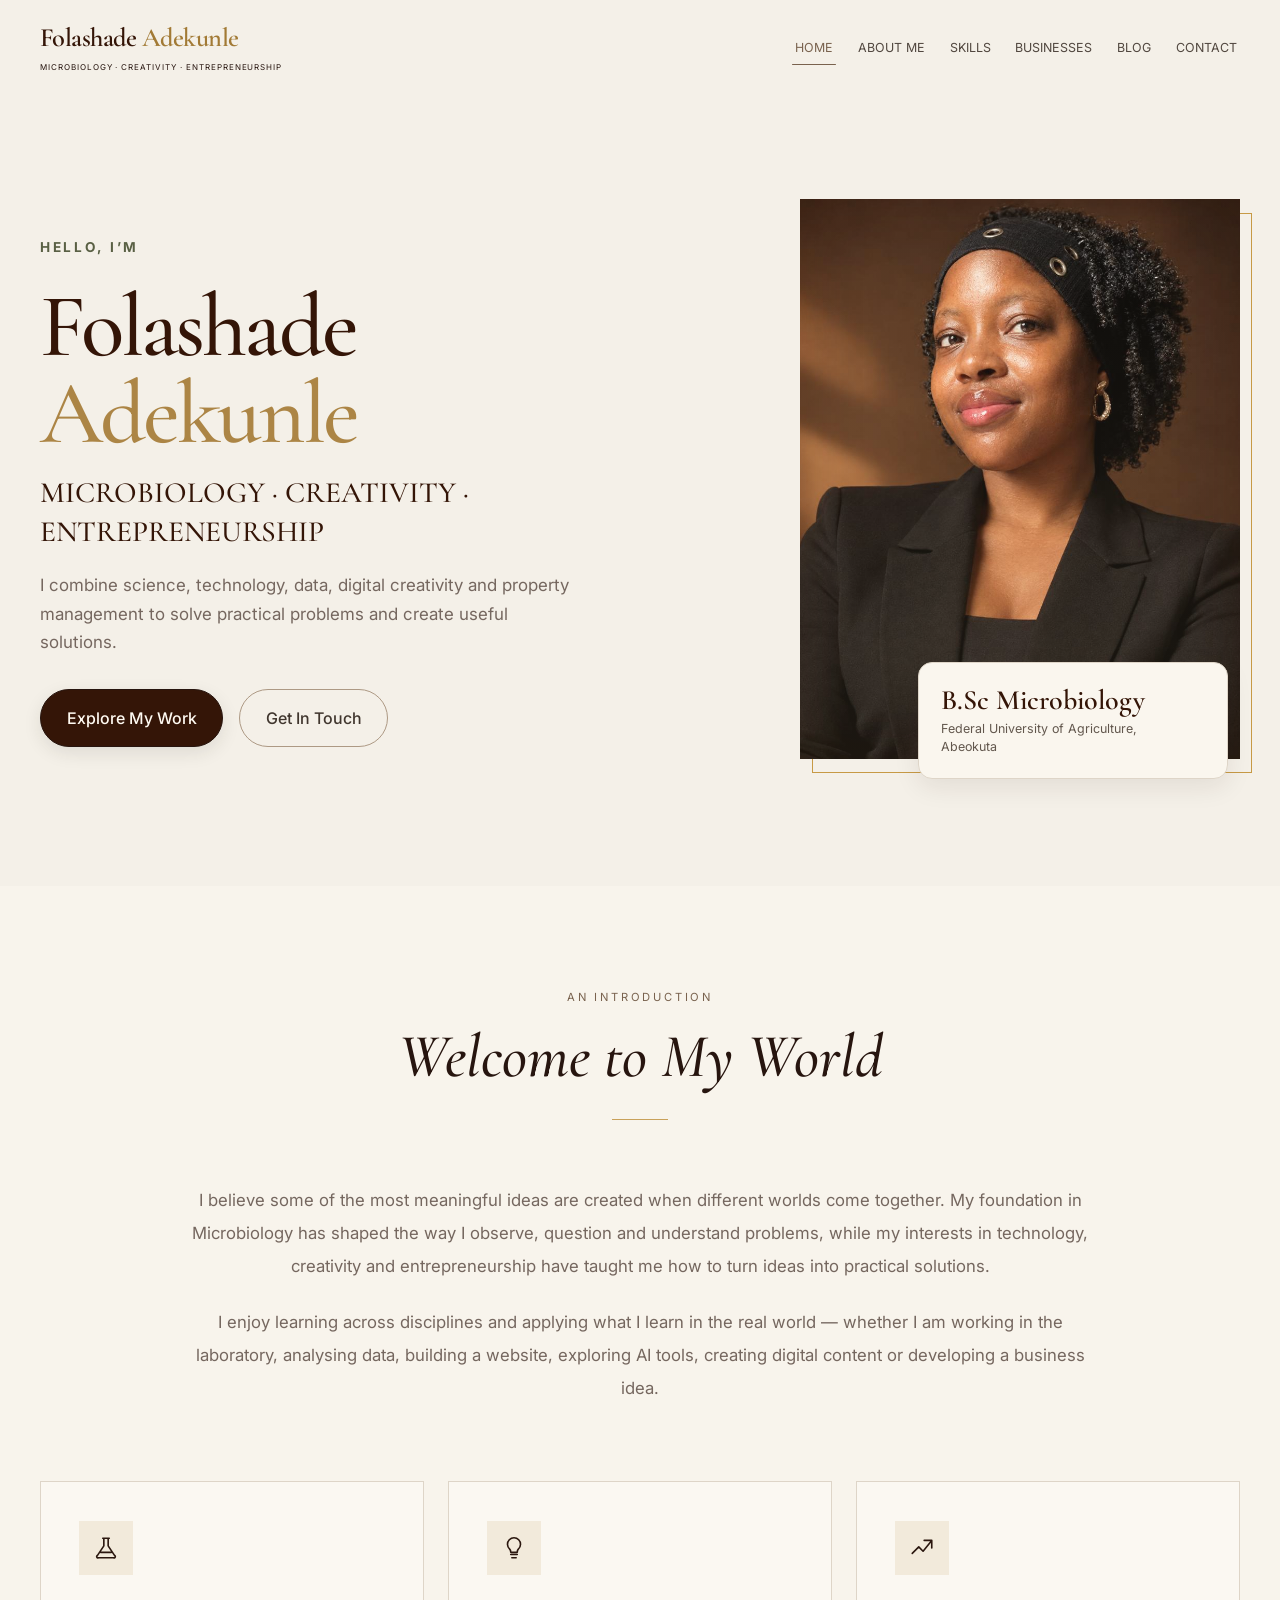
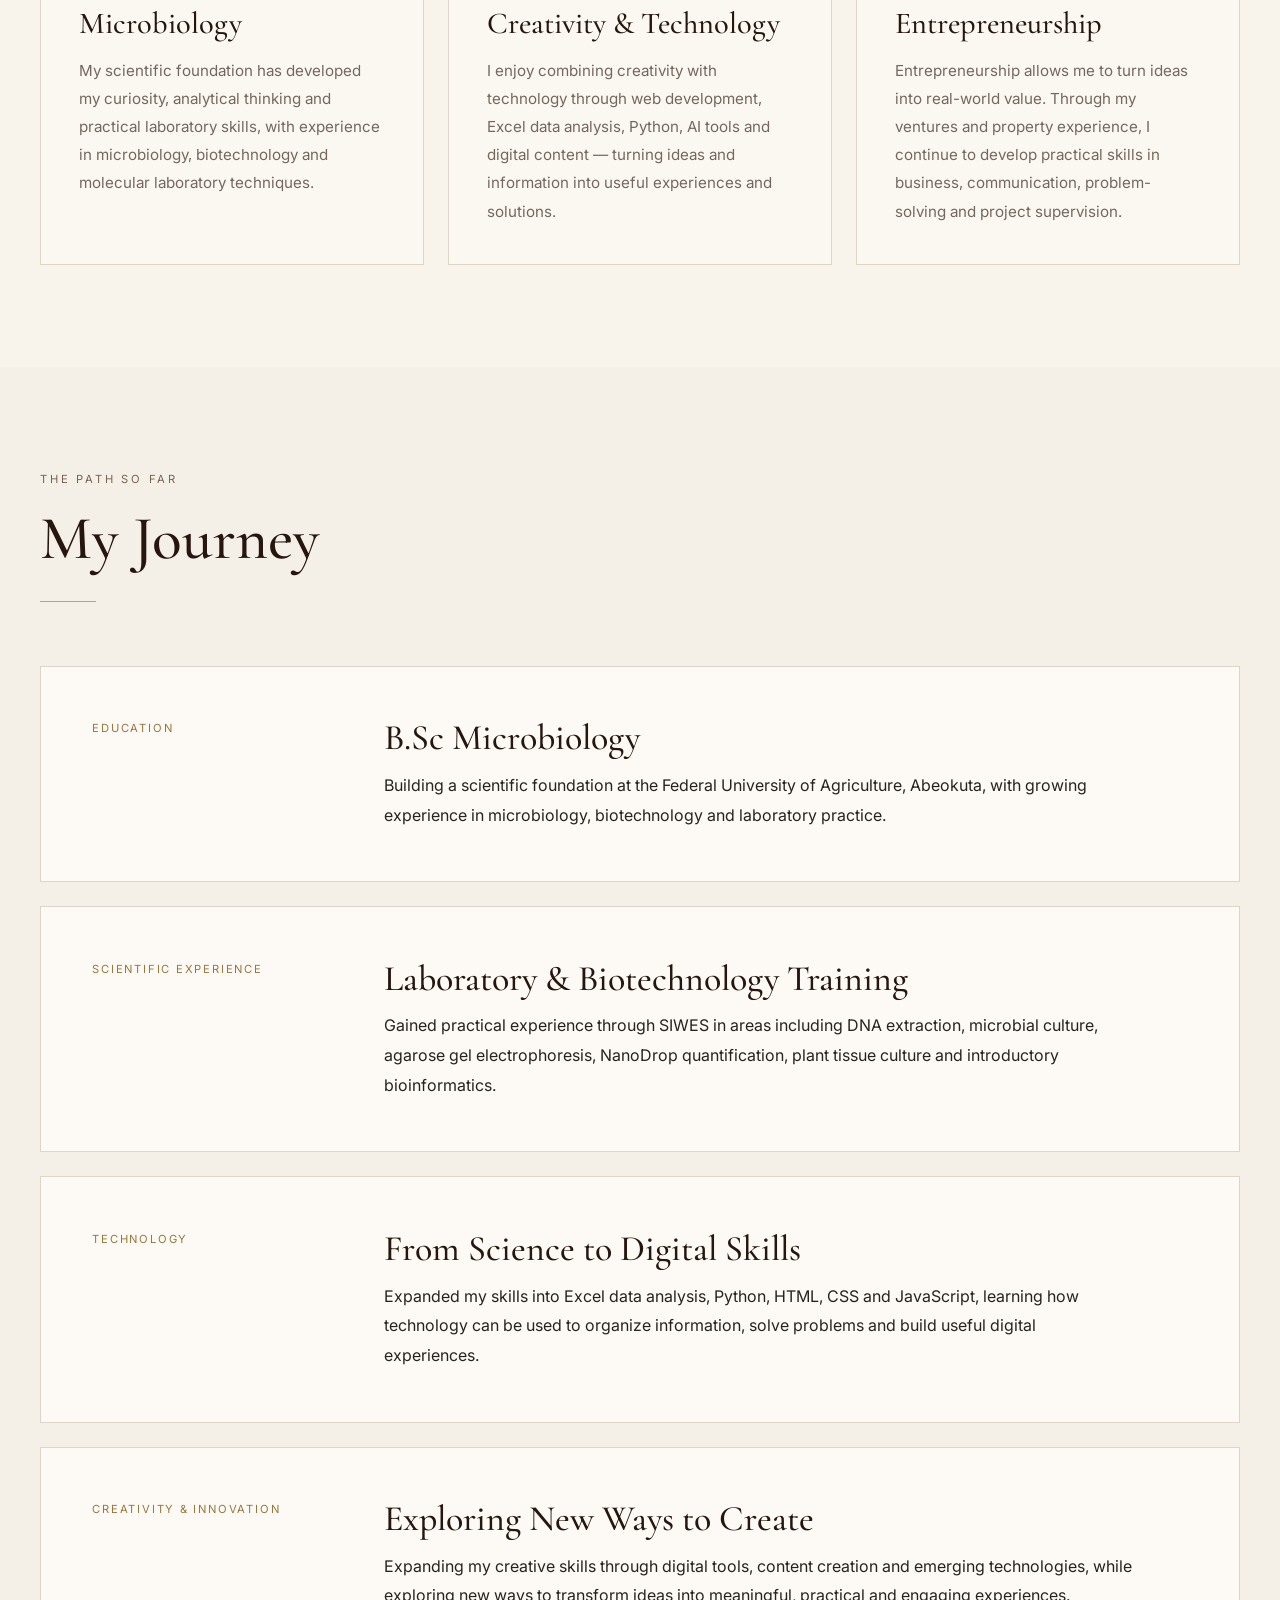
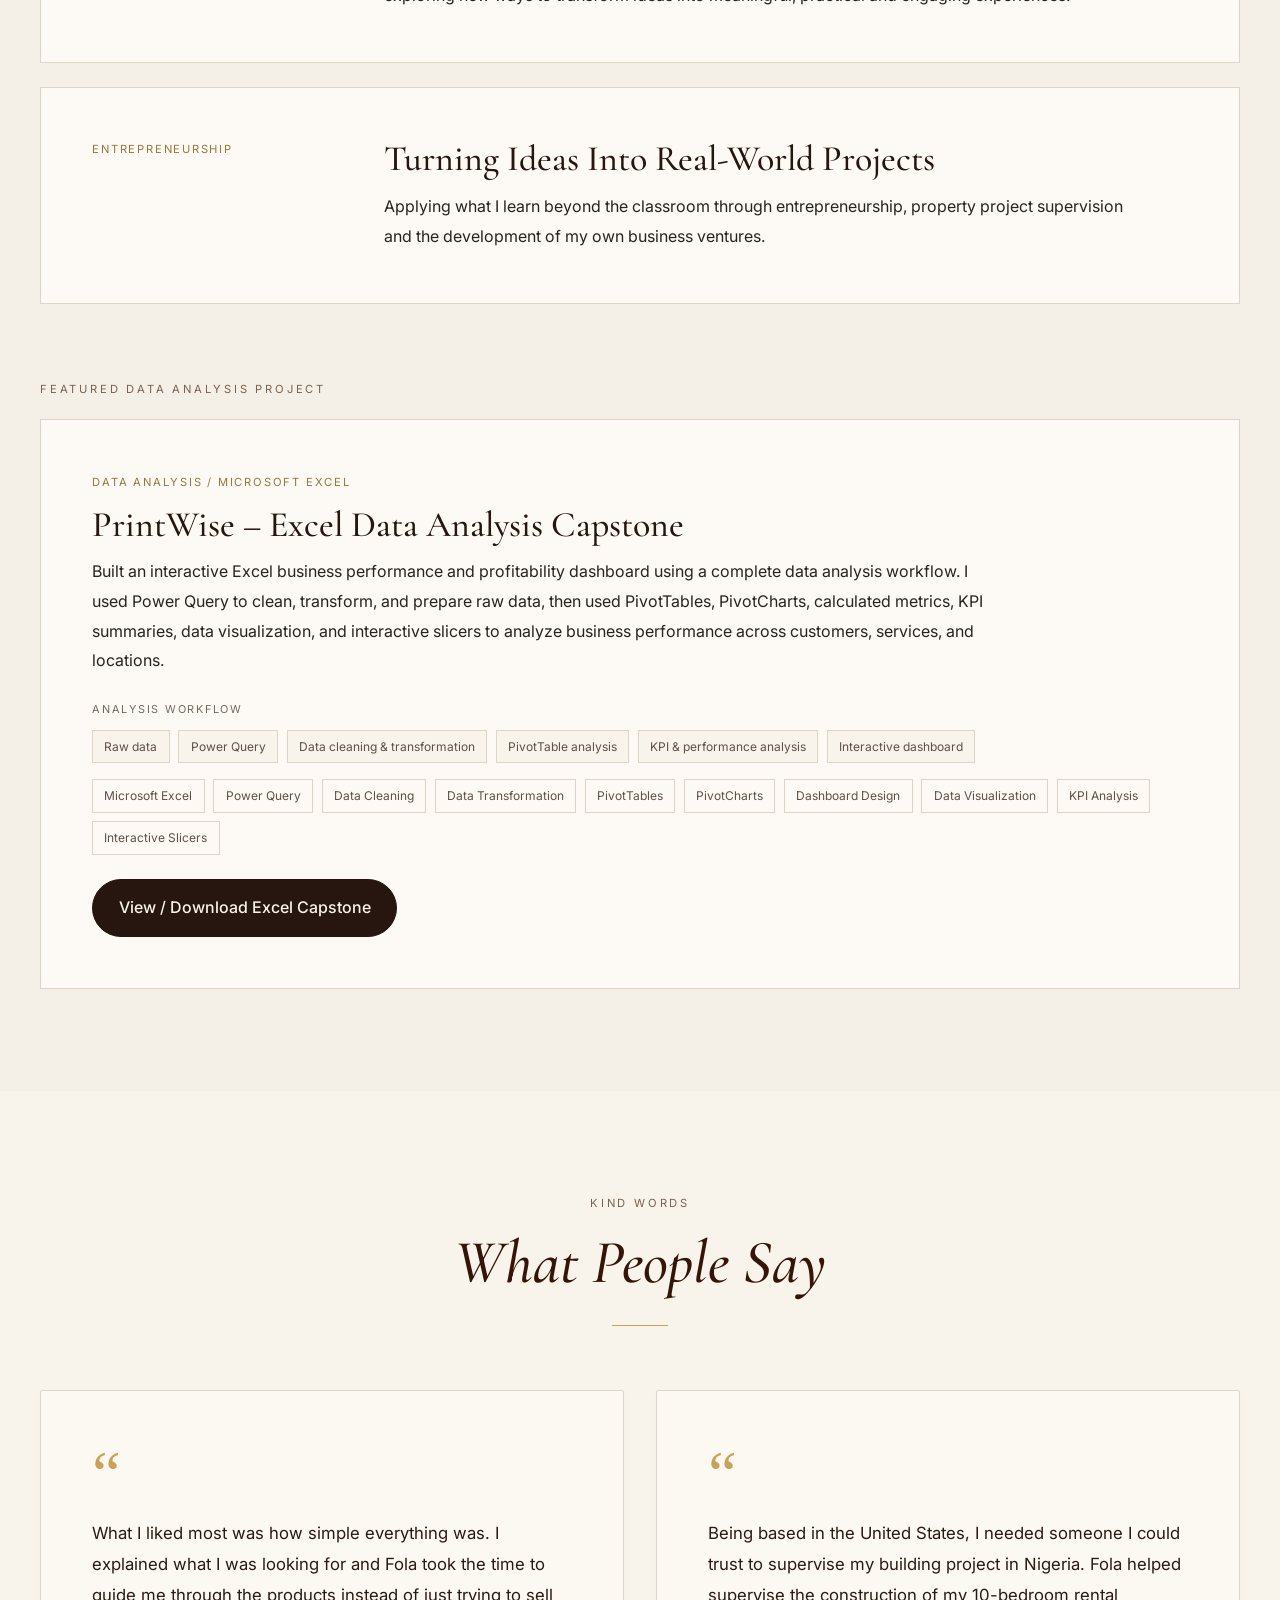
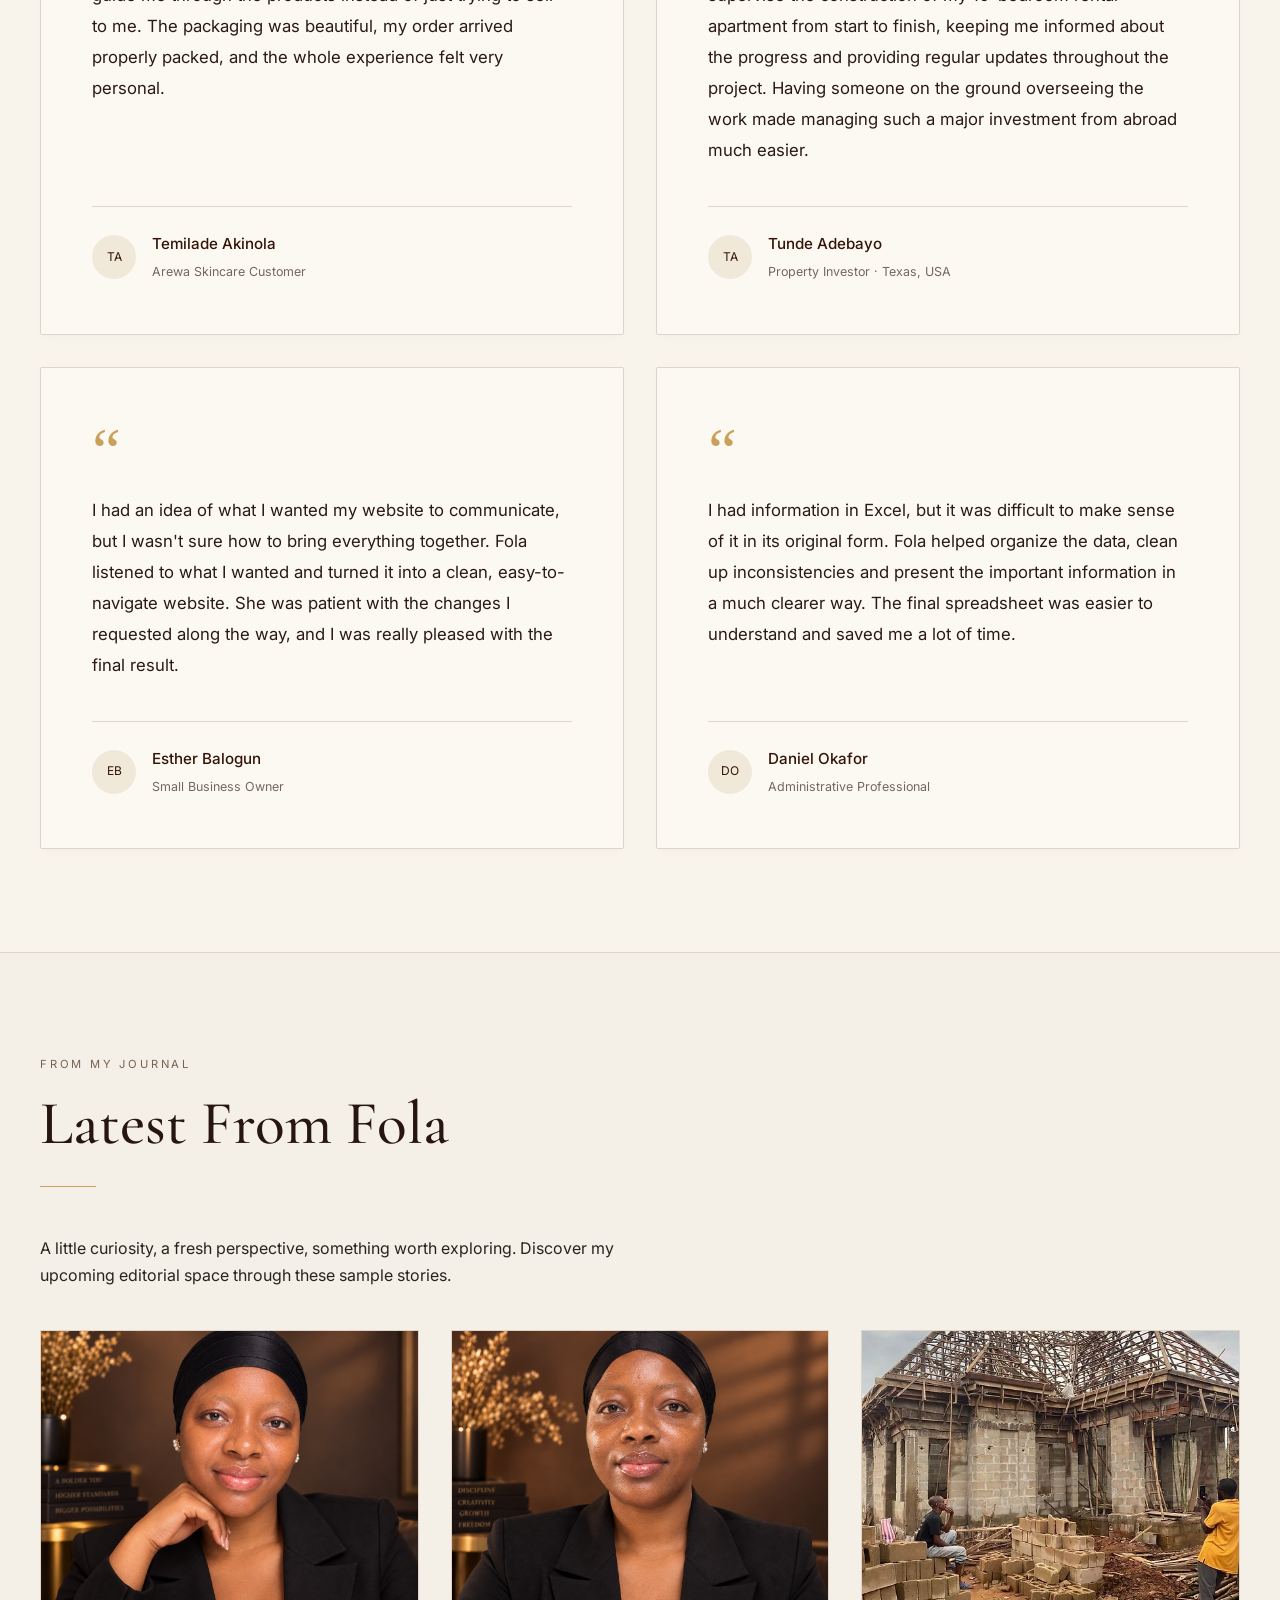
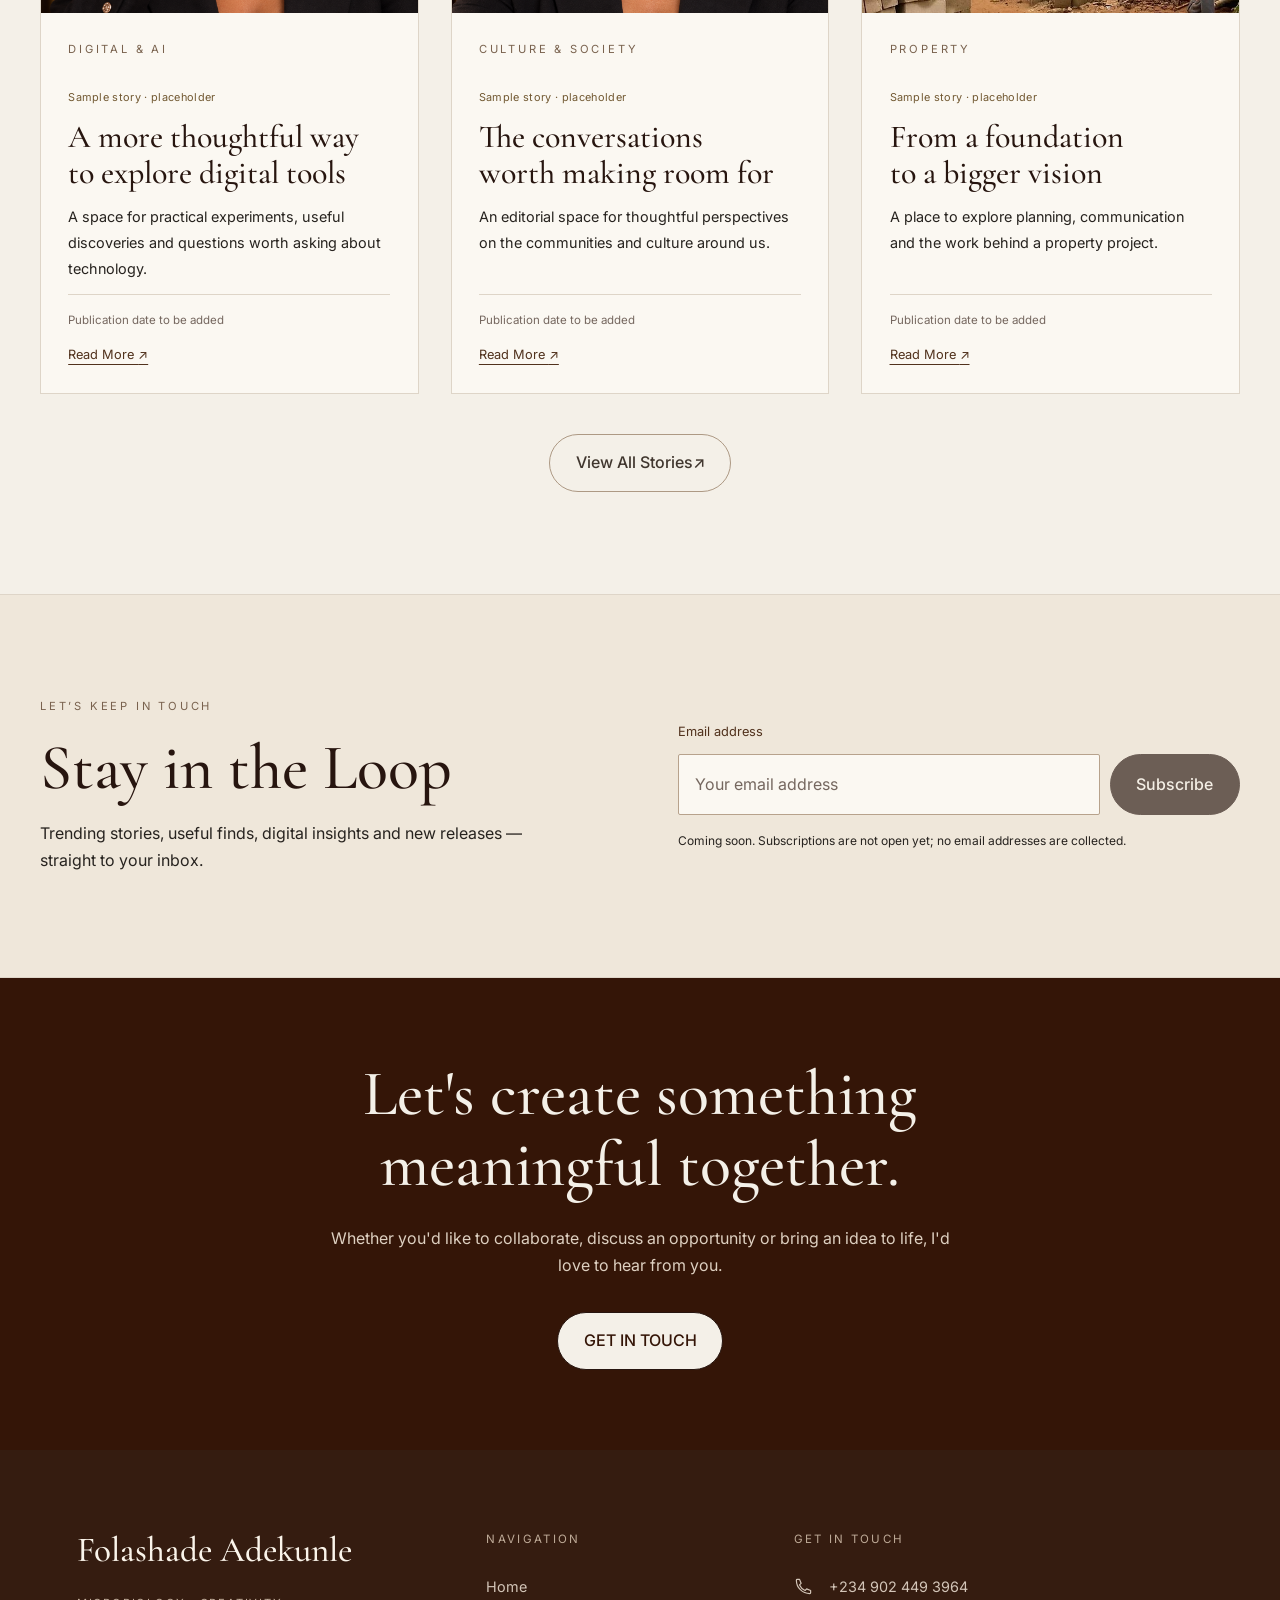
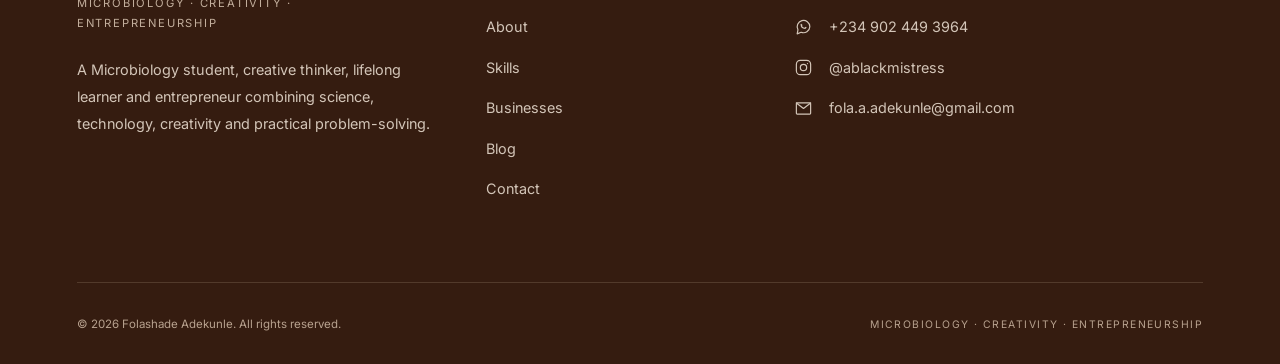
==== commit 798a5d7b: "Update portfolio profile photo" ====
--- a/index.html
+++ b/index.html
@@ -10,6 +10,7 @@
     <title>Folashade Adekunle | Portfolio</title>
     <link rel="stylesheet" href="https://fonts.googleapis.com/css2?family=Cormorant+Garamond:wght@500;600&family=Inter:wght@400;500;600&display=swap" />
     <link rel="stylesheet" href="style.css" />
+    <link rel="stylesheet" href="editorial.css" />
     <link rel="icon">
   </head>
   <body class="editorial-portfolio">
@@ -37,6 +38,8 @@
           <a href="#about">About Me</a>
           <a href="#skills">Skills</a>
           <a href="#businesses">Businesses</a>
+          <a href="blog.html">Blog</a>
+          <!-- Future main navigation: Courses / Shop and Book Me, when these pages launch. -->
           <a href="#contact">Contact</a>
         </div>
       </nav>
@@ -65,7 +68,7 @@
               <div class="profile-background"></div>
               <div class="profile-image-shell">
                 <img
-                  src="images/profile/folashade.png"
+                  src="images/profile/folashade.jpeg"
                   alt="Folashade Adekunle portrait"
                   class="profile-photo"
                 />
@@ -133,6 +136,38 @@
               <p class="journey-category">ENTREPRENEURSHIP</p>
               <div><h3>Turning Ideas Into Real-World Projects</h3><p>Applying what I learn beyond the classroom through entrepreneurship, property project supervision and the development of my own business ventures.</p></div>
             </article></div>
+          </div>
+          <div class="capstone-feature reveal">
+            <p class="eyebrow">FEATURED DATA ANALYSIS PROJECT</p>
+            <article class="capstone-card">
+              <p class="journey-category">DATA ANALYSIS / MICROSOFT EXCEL</p>
+              <h3>PrintWise – Excel Data Analysis Capstone</h3>
+              <p class="capstone-description">Built an interactive Excel business performance and profitability dashboard using a complete data analysis workflow. I used Power Query to clean, transform, and prepare raw data, then used PivotTables, PivotCharts, calculated metrics, KPI summaries, data visualization, and interactive slicers to analyze business performance across customers, services, and locations.</p>
+              <div class="capstone-workflow">
+                <p class="capstone-label">ANALYSIS WORKFLOW</p>
+                <ol aria-label="Raw data, Power Query, data cleaning and transformation, PivotTable analysis, KPI and performance analysis, interactive dashboard">
+                  <li>Raw data</li>
+                  <li>Power Query</li>
+                  <li>Data cleaning &amp; transformation</li>
+                  <li>PivotTable analysis</li>
+                  <li>KPI &amp; performance analysis</li>
+                  <li>Interactive dashboard</li>
+                </ol>
+              </div>
+              <ul class="capstone-tools" aria-label="Tools and skills">
+                <li>Microsoft Excel</li>
+                <li>Power Query</li>
+                <li>Data Cleaning</li>
+                <li>Data Transformation</li>
+                <li>PivotTables</li>
+                <li>PivotCharts</li>
+                <li>Dashboard Design</li>
+                <li>Data Visualization</li>
+                <li>KPI Analysis</li>
+                <li>Interactive Slicers</li>
+              </ul>
+              <a class="button capstone-link" href="resume/Excel/Folashade_Adekunle_PrintWise_Capstone.xlsx" download>View / Download Excel Capstone</a>
+            </article>
           </div>
         </div>
       </section>
@@ -197,7 +232,32 @@
       </section>
 
 
-        <section class="home-ending" aria-label="Work together"><div class="container">
+        <!-- editorial-home:start -->
+<section class="section home-editorial" aria-labelledby="home-editorial-title"><div class="container"><div class="section-heading"><p class="eyebrow">FROM MY JOURNAL</p><h2 id="home-editorial-title">Latest From Fola</h2></div><p class="home-editorial-intro">A little curiosity, a fresh perspective, something worth exploring. Discover my upcoming editorial space through these sample stories.</p><div class="story-grid"><article class="story-card" data-story-category="Digital &amp; AI">
+      <a class="story-image" href="story-digital-ai.html" tabindex="-1" aria-hidden="true"><img src="images/profile/fffola.png" alt="" loading="lazy" width="800" height="600" /></a>
+      <div class="story-card-copy"><p class="eyebrow">Digital &amp; AI</p><span class="story-sample">Sample story · placeholder</span>
+      <h3><a href="story-digital-ai.html">A more thoughtful way to explore digital tools</a></h3><p>A space for practical experiments, useful discoveries and questions worth asking about technology.</p>
+      <div class="story-card-bottom"><p class="story-date"><span>Publication date to be added</span></p><a class="story-text-link" href="story-digital-ai.html" aria-label="Read more: A more thoughtful way to explore digital tools">Read More <span aria-hidden="true">↗</span></a></div></div>
+    </article><article class="story-card" data-story-category="Culture &amp; Society">
+      <a class="story-image" href="story-culture-society.html" tabindex="-1" aria-hidden="true"><img src="images/profile/folpotrait.png" alt="" loading="lazy" width="800" height="600" /></a>
+      <div class="story-card-copy"><p class="eyebrow">Culture &amp; Society</p><span class="story-sample">Sample story · placeholder</span>
+      <h3><a href="story-culture-society.html">The conversations worth making room for</a></h3><p>An editorial space for thoughtful perspectives on the communities and culture around us.</p>
+      <div class="story-card-bottom"><p class="story-date"><span>Publication date to be added</span></p><a class="story-text-link" href="story-culture-society.html" aria-label="Read more: The conversations worth making room for">Read More <span aria-hidden="true">↗</span></a></div></div>
+    </article><article class="story-card" data-story-category="Property">
+      <a class="story-image" href="story-property.html" tabindex="-1" aria-hidden="true"><img src="images/properties/completed.webp" alt="" loading="lazy" width="800" height="600" /></a>
+      <div class="story-card-copy"><p class="eyebrow">Property</p><span class="story-sample">Sample story · placeholder</span>
+      <h3><a href="story-property.html">From a foundation to a bigger vision</a></h3><p>A place to explore planning, communication and the work behind a property project.</p>
+      <div class="story-card-bottom"><p class="story-date"><span>Publication date to be added</span></p><a class="story-text-link" href="story-property.html" aria-label="Read more: From a foundation to a bigger vision">Read More <span aria-hidden="true">↗</span></a></div></div>
+    </article></div><div class="editorial-home-action"><a class="button button-secondary" href="blog.html">View All Stories <span aria-hidden="true">↗</span></a></div></div></section>
+<section class="newsletter-section section" aria-labelledby="newsletter-title"><div class="container newsletter-layout">
+      <div><p class="eyebrow">LET’S KEEP IN TOUCH</p><h2 id="newsletter-title">Stay in the Loop</h2><p>Trending stories, useful finds, digital insights and new releases — straight to your inbox.</p></div>
+      <!-- Connect a provider endpoint, enable these fields, and remove the preview handler only after integration. -->
+      <form class="newsletter-form" data-newsletter-form data-provider="unconnected" aria-describedby="newsletter-note">
+        <label for="newsletter-email">Email address</label><div class="newsletter-fields"><input id="newsletter-email" name="email" type="email" autocomplete="email" placeholder="Your email address" disabled /><button class="button" type="submit" disabled>Subscribe</button></div>
+        <p id="newsletter-note" class="newsletter-note">Coming soon. Subscriptions are not open yet; no email addresses are collected.</p>
+      </form></div></section>
+<!-- editorial-home:end -->
+<section class="home-ending" aria-label="Work together"><div class="container">
         <div class="footer-invitation reveal">
           <h2>Let's create something meaningful together.</h2>
           <p>Whether you'd like to collaborate, discuss an opportunity or bring an idea to life, I'd love to hear from you.</p>
@@ -241,7 +301,7 @@
                 <a class="button button-secondary" href="resume/Folashade_Adekunle_Resume.pdf" target="_blank" rel="noopener noreferrer">See My Resume</a>
               </div>
             </div>
-            <div class="about-portrait"><img src="images/profile/folashade.png" alt="Folashade Adekunle" /></div>
+            <div class="about-portrait"><img src="images/profile/fffola.png" alt="Folashade Adekunle" /></div>
           </div>
 
           <section class="academic-section" aria-labelledby="academic-title">
@@ -331,19 +391,23 @@
             <article class="skill-card glass reveal">
               <h3>Data & Analysis</h3>
               <ul>
-                <li>Excel data cleaning</li>
-                <li>Pivot tables</li>
-                <li>Dashboards</li>
-                <li>Basic data analysis</li>
+                <li>Microsoft Excel</li>
+                <li>Power Query</li>
+                <li>Data Cleaning</li>
+                <li>Data Transformation</li>
+                <li>PivotTables</li>
+                <li>PivotCharts</li>
+                <li>Dashboard Design</li>
+                <li>Data Visualization</li>
+                <li>KPI Analysis</li>
+                <li>Business Performance Analysis</li>
+                <li>Interactive Slicers</li>
               </ul>
             </article>
 
             <article class="skill-card glass reveal">
-              <h3>Bioinformatics & Laboratory</h3>
+              <h3>Biotechnology & Laboratory</h3>
               <ul>
-                <li>BLAST</li>
-                <li>BioEdit</li>
-                <li>MEGA</li>
                 <li>DNA extraction</li>
                 <li>Gel electrophoresis</li>
                 <li>Microbiology laboratory techniques</li>
@@ -402,7 +466,7 @@
             <article class="business-card property-business-card glass reveal">
               <div class="business-visual">
                 <img
-                  src="images/properties/foundation.webp"
+                  src="images/properties/building.png"
                   alt="Workers pouring concrete at a building site"
                 />
               </div>
@@ -487,7 +551,7 @@
           <nav aria-label="Footer navigation">
             <h4>NAVIGATION</h4>
             <a href="#home">Home</a><a href="#about">About</a><a href="#skills">Skills</a>
-            <a href="#businesses">Businesses</a><a href="#contact">Contact</a>
+            <a href="#businesses">Businesses</a><a href="blog.html">Blog</a><a href="#contact">Contact</a>
           </nav>
           <div class="footer-contact-details">
             <h4>GET IN TOUCH</h4>
@@ -507,5 +571,6 @@
 
 
     <script src="script.js"></script>
+    <script src="editorial.js"></script>
   </body>
 </html>
--- a/style.css
+++ b/style.css
@@ -2458,6 +2458,42 @@
 .editorial-portfolio .journey-category { color: #98763c; font-size: 0.7rem; font-weight: 400; letter-spacing: 0.16em; line-height: 1.8; }
 .editorial-portfolio .journey-card h3 { font-size: clamp(1.8rem, 2.8vw, 2.4rem); margin-bottom: 0.8rem; }
 .editorial-portfolio .journey-card p:not(.journey-category) { max-width: 750px; line-height: 1.85; }
+
+/* Featured Excel capstone — follows the existing journey card styling. */
+.editorial-portfolio .capstone-feature { margin-top: clamp(3rem, 6vw, 5rem); }
+.editorial-portfolio .capstone-feature > .eyebrow { margin-bottom: 1.25rem; }
+.editorial-portfolio .capstone-card {
+  padding: clamp(1.5rem, 4vw, 3.25rem);
+  background: #fdfaf5;
+  border: 1px solid #ded5c8;
+  transition: border-color 0.25s ease, transform 0.25s ease;
+}
+.editorial-portfolio .capstone-card:hover { border-color: #c9a15a; transform: translateY(-3px); }
+.editorial-portfolio .capstone-card .journey-category { margin-bottom: 0.8rem; }
+.editorial-portfolio .capstone-card h3 { margin-bottom: 0.8rem; font-size: clamp(1.8rem, 2.8vw, 2.4rem); }
+.editorial-portfolio .capstone-description { max-width: 900px; line-height: 1.85; }
+.editorial-portfolio .capstone-label { margin-bottom: 0.75rem; color: #75675f; font-size: 0.68rem; letter-spacing: 0.16em; }
+.editorial-portfolio .capstone-workflow { margin-top: 1.5rem; }
+.editorial-portfolio .capstone-workflow ol,
+.editorial-portfolio .capstone-tools {
+  display: flex;
+  flex-wrap: wrap;
+  gap: 0.55rem;
+  padding: 0;
+  list-style: none;
+}
+.editorial-portfolio .capstone-workflow li,
+.editorial-portfolio .capstone-tools li {
+  padding: 0.45rem 0.7rem;
+  border: 1px solid #ded5c8;
+  color: #5f5048;
+  font-size: 0.75rem;
+  line-height: 1.4;
+}
+.editorial-portfolio .capstone-workflow li { background: #f8f4ec; }
+.editorial-portfolio .capstone-tools { margin-top: 1rem; }
+.editorial-portfolio .capstone-tools li { background: #fdfaf5; }
+.editorial-portfolio .capstone-link { margin-top: 1.5rem; }
 
 /* Existing skills, businesses and services — quiet borders and spacious type */
 .editorial-portfolio .skills-grid { grid-template-columns: repeat(2, minmax(0, 1fr)); gap: 1.5rem; }
@@ -2898,4 +2934,3 @@
 @media (max-width: 1000px) { .skincare-page #products .skincare-product-grid { grid-template-columns: repeat(2, minmax(0, 1fr)); } }
 @media (max-width: 600px) { .skincare-page #products .skincare-product-grid { grid-template-columns: minmax(0, 1fr); } }
 @media (prefers-reduced-motion: reduce) { .skincare-page #products .skincare-product-grid { transition: none; } }
-
--- a/editorial.css
+++ b/editorial.css
@@ -0,0 +1,95 @@
+/* Phase one editorial components; existing portfolio and business styles stay in style.css. */
+.editorial-skip { position: fixed; top: -100px; left: 1rem; z-index: 2000; padding: 1rem; background: #27150f; color: #f8f4ec; }
+.editorial-skip:focus { top: 1rem; }
+.editorial-page main { padding-bottom: 0; }
+.editorial-intro { padding-block: clamp(3rem, 7vw, 6rem); text-align: center; }
+.editorial-intro h1 { font-size: clamp(3.2rem, 7vw, 6.5rem); margin: 1.5rem 0; letter-spacing: -0.035em; }
+.editorial-intro h1 em { color: #987338; font-weight: 500; }
+.editorial-intro > p:not(.eyebrow) { max-width: 620px; margin: 1rem auto 0; }
+.editorial-intro .editorial-preview-note { font-size: 0.78rem; }
+.editorial-section-line { display: flex; align-items: baseline; justify-content: space-between; gap: 1.5rem; border-top: 1px solid #c9a15a; padding-top: 1.5rem; margin-bottom: 2rem; }
+.editorial-section-line h2 { font-size: clamp(2rem, 4vw, 3rem); }
+.editorial-section-line > span { font-size: 0.65rem; letter-spacing: 0.18em; }
+.featured-story { display: grid; grid-template-columns: 1.15fr 1fr; background: #efe7da; border: 1px solid #ded5c8; }
+.featured-image { display: block; min-width: 0; overflow: hidden; }
+.featured-image img { height: 100%; width: 100%; max-height: 650px; object-fit: cover; object-position: center 30%; }
+.featured-copy { display: flex; flex-direction: column; align-items: flex-start; justify-content: center; padding: clamp(2rem, 5vw, 4rem); gap: 1.3rem; }
+.featured-copy h3 { font-size: clamp(2.5rem, 4.5vw, 4.4rem); letter-spacing: -0.025em; }
+.featured-copy .button { margin-top: 0.5rem; }
+.story-grid { display: grid; grid-template-columns: repeat(3, minmax(0, 1fr)); gap: 2rem; }
+.story-card { min-width: 0; display: flex; flex-direction: column; border: 1px solid #ded5c8; background: #fbf8f2; transition: border-color 250ms ease, transform 250ms ease; }
+.story-card[hidden] { display: none !important; }
+.story-image { overflow: hidden; display: block; aspect-ratio: 4 / 3; background: #e6ddce; }
+.story-image img { height: 100%; width: 100%; object-fit: cover; object-position: center 30%; transition: transform 450ms ease; }
+.story-card-copy { display: flex; flex-direction: column; flex: 1; padding: 1.7rem; gap: 0.8rem; }
+.story-card h3 { font-size: 2rem; text-wrap: balance; }
+.story-card-copy > p:not(.eyebrow) { font-size: 0.9rem; line-height: 1.8; }
+.story-sample { display: block; color: #715831; font-size: 0.68rem; letter-spacing: 0.03em; }
+.story-card-bottom { margin-top: auto; padding-top: 1rem; border-top: 1px solid #ded5c8; display: flex; flex-direction: column; gap: 0.8rem; }
+.story-date { font-size: 0.72rem; color: #75675f; }
+.story-text-link { color: #51321d; font-size: 0.8rem; text-decoration: underline; text-underline-offset: 5px; }
+.story-filters { display: flex; flex-wrap: wrap; gap: 0.4rem 1.3rem; margin-bottom: 1rem; }
+.story-filters[hidden] { display: none; }
+.story-filters button { padding: 0.6rem 0.2rem; min-height: 44px; border: 0; border-bottom: 1px solid transparent; color: #75675f; background: transparent; cursor: pointer; font-size: 0.8rem; }
+.story-filters button[aria-pressed="true"] { color: #27150f; border-color: #987338; }
+.story-filter-status { font-size: 0.75rem; margin-bottom: 1.5rem; }
+.home-editorial { border-top: 1px solid #ded5c8; }
+.home-editorial-intro { max-width: 650px; margin: -1rem 0 2.5rem; }
+.editorial-home-action { text-align: center; margin-top: 2.5rem; }
+.newsletter-section { background: #efe7da; border-block: 1px solid #ded5c8; }
+.newsletter-layout { display: grid; grid-template-columns: 1fr 1fr; gap: clamp(2rem, 6vw, 5rem); align-items: center; }
+.newsletter-layout h2 { font-size: clamp(2.8rem, 5vw, 4.3rem); margin: 1rem 0; }
+.newsletter-layout > div > p:last-child { max-width: 500px; }
+.newsletter-form label { display: block; font-size: 0.8rem; margin-bottom: 0.7rem; color: #51321d; }
+.newsletter-fields { display: flex; gap: 0.6rem; }
+.newsletter-fields input { min-width: 0; width: 100%; border: 1px solid #b7a28c; background: #fbf8f2; padding: 1rem; color: #27150f; border-radius: 2px; }
+.newsletter-fields input:disabled { opacity: 1; color: #75675f; -webkit-text-fill-color: #75675f; }
+.newsletter-fields .button:disabled { opacity: 0.65; cursor: not-allowed; }
+.newsletter-note { font-size: 0.75rem; margin-top: 1rem; }
+.article-layout { padding-top: clamp(2rem, 5vw, 4rem); }
+.article-heading { text-align: center; max-width: 900px; margin: 0 auto 3rem; }
+.article-heading > .story-text-link { display: inline-block; margin-bottom: 2rem; }
+.article-heading .story-sample { margin: 0.8rem 0; }
+.article-heading h1 { font-size: clamp(2.8rem, 6vw, 5.5rem); letter-spacing: -0.025em; text-wrap: balance; margin: 1rem 0 1.5rem; }
+.article-subtitle { max-width: 680px; margin: auto; font-size: 1.1rem; }
+.article-byline { font-size: 0.78rem; margin-top: 1.5rem; }
+.article-byline > span[aria-hidden] { padding-inline: 0.5rem; }
+.article-hero img { width: 100%; height: clamp(300px, 50vw, 650px); object-fit: cover; object-position: center 30%; }
+.article-hero figcaption { font-size: 0.72rem; padding-top: 0.7rem; }
+.article-body { max-width: 720px; margin: 3.5rem auto 0; font-size: 1.05rem; line-height: 1.95; }
+.article-body section + section { margin-top: 3rem; }
+.article-body h2 { font-size: 2.4rem; margin-bottom: 1.4rem; }
+.article-body p + p { margin-top: 1.4rem; }
+.article-share { border-block: 1px solid #ded5c8; padding-block: 2rem; margin-top: 3rem; }
+.article-share h2 { font-size: 1.9rem; }
+.article-share > div { display: flex; align-items: center; flex-wrap: wrap; gap: 1.5rem; }
+.share-status { font-size: 0.8rem; margin-top: 1rem; }
+.editorial-portfolio :is(.story-card, .newsletter-form, .story-filters, .article-share, .editorial-section-line) :is(a, button, input):focus-visible { outline: 2px solid #987338; outline-offset: 5px; }
+@media (hover: hover) {
+  .story-card:hover { border-color: #c9a15a; transform: translateY(-4px); }
+  .story-card:hover .story-image img { transform: scale(1.025); }
+  .story-text-link:hover, .story-card h3 a:hover { color: #987338; }
+}
+@media (max-width: 1050px) and (min-width: 901px) {
+  .editorial-portfolio .editorial-header .navbar { gap: 1rem; }
+  .editorial-portfolio .editorial-header .nav-menu { gap: 0.8rem; }
+}
+@media (max-width: 900px) {
+  .story-grid { grid-template-columns: repeat(2, minmax(0, 1fr)); gap: 1.5rem; }
+  .newsletter-layout { grid-template-columns: minmax(0, 1fr); }
+  .featured-copy { padding: 2rem; }
+}
+@media (max-width: 600px) {
+  .editorial-portfolio .home-editorial .container, .editorial-portfolio .newsletter-section .container, .editorial-page .container { width: calc(100% - 2rem); }
+  .featured-story, .story-grid { grid-template-columns: minmax(0, 1fr); }
+  .featured-image img { aspect-ratio: 4 / 3; height: auto; }
+  .editorial-section-line { align-items: flex-start; flex-direction: column; gap: 0.7rem; }
+  .story-card-copy { padding: 1.4rem; }
+  .newsletter-fields { flex-direction: column; }
+  .newsletter-fields .button { width: 100%; }
+  .article-body { font-size: 1rem; }
+}
+@media (prefers-reduced-motion: reduce) {
+  .story-card, .story-image img { transition: none; }
+  .story-card:hover, .story-card:hover .story-image img { transform: none; }
+}
